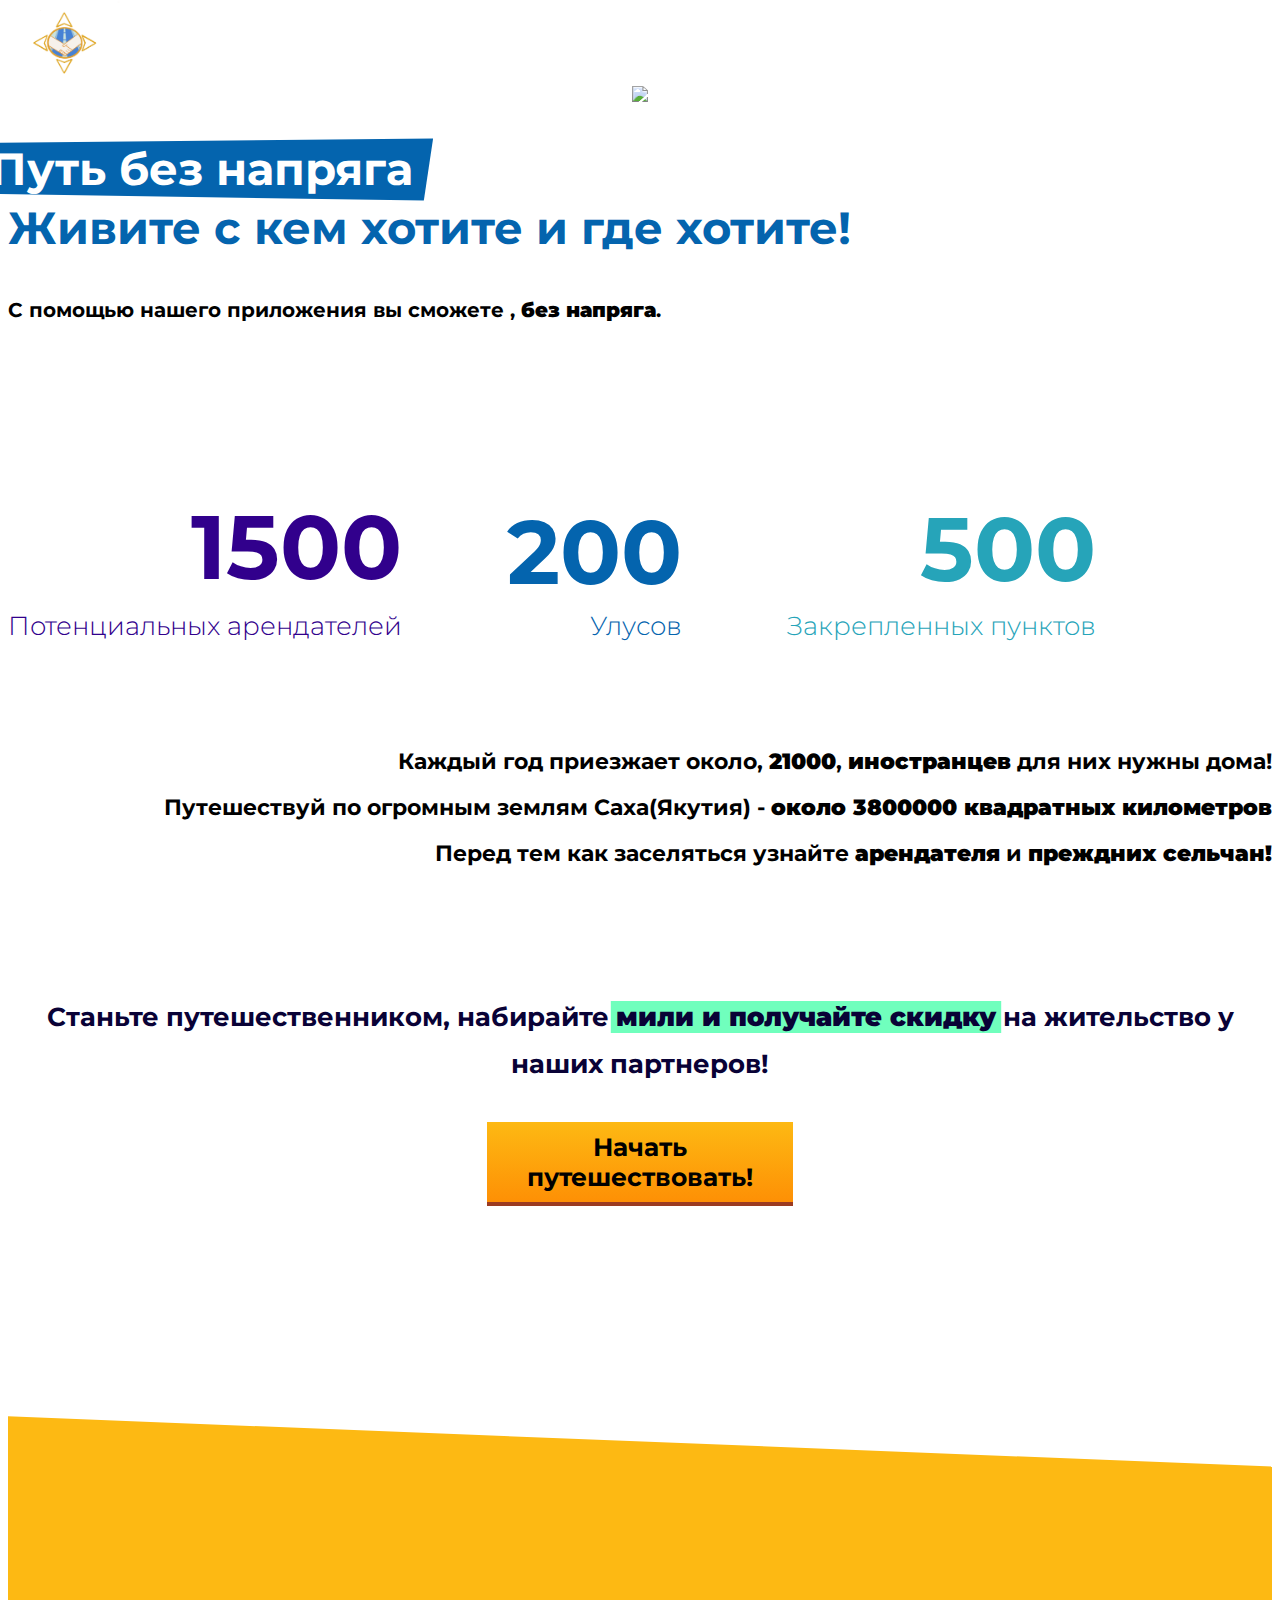
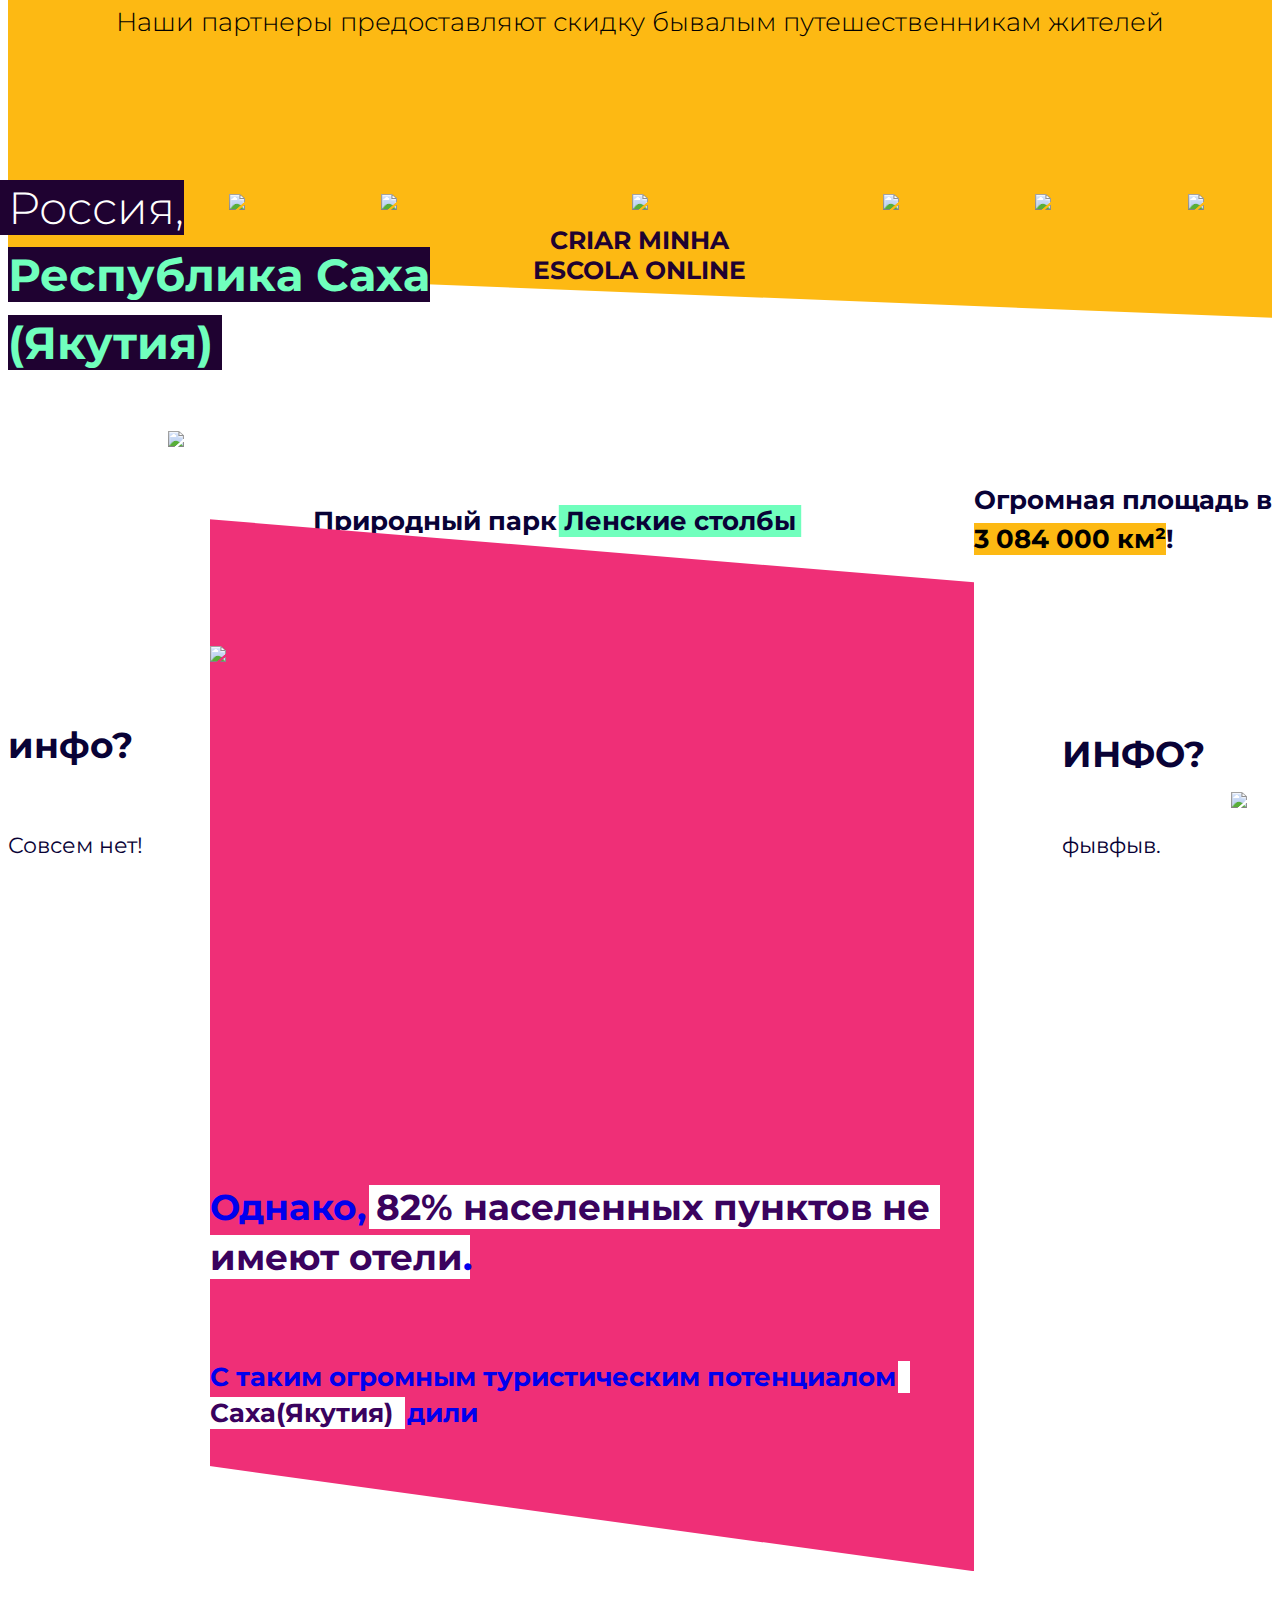
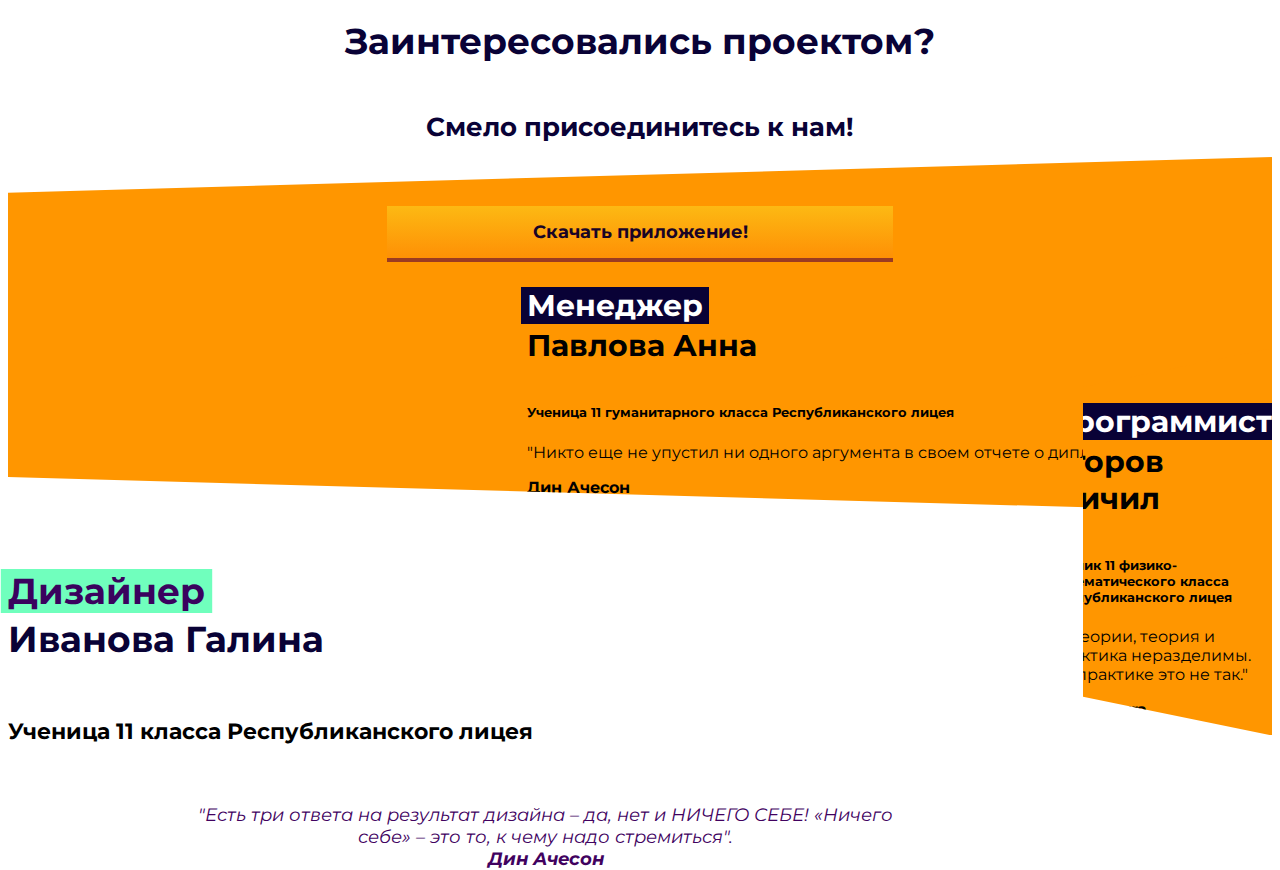
==== main/templates/main/about.html @ 44b977c8 "about" ====
<!DOCTYPE html>
<html lang="pt">
  <head>
    <meta charset="UTF-8" />

    <!-- Google Tag Manager -->
    <script>(function(w,d,s,l,i){w[l]=w[l]||[];w[l].push({'gtm.start':
    new Date().getTime(),event:'gtm.js'});var f=d.getElementsByTagName(s)[0],
    j=d.createElement(s),dl=l!='dataLayer'?'&l='+l:'';j.async=true;j.src=
    'https://www.googletagmanager.com/gtm.js?id='+i+dl;f.parentNode.insertBefore(j,f);
    })(window,document,'script','dataLayer','GTM-M4PS43');</script>
    <!-- End Google Tag Manager -->

    <link rel="shortcut icon" type="image/png" href="https://eadbox.com/wp-content/themes/new_eadbox/_images/favicon.ico" />
    <link rel="stylesheet" href="https://cdnjs.cloudflare.com/ajax/libs/font-awesome/4.7.0/css/font-awesome.min.css">
    <meta name="google-site-verification" content="SPzosS7vBVVVxTODpFQ-GhQgTp2-uDERVQa8cIBJEsM" />
    <meta name="msvalidate.01" content="EFA7292C8819A59F9274D8625F8FEF90" />
    <!--Let browser know website is optimized for mobile-->
    <meta name="viewport" content="width=device-width, initial-scale=1.0, maximum-scale=1.0, user-scalable=no"/>
    <!-- bootstrap -->
    <link href="https://stackpath.bootstrapcdn.com/bootstrap/4.2.1/css/bootstrap.min.css" rel="stylesheet" integrity="sha384-GJzZqFGwb1QTTN6wy59ffF1BuGJpLSa9DkKMp0DgiMDm4iYMj70gZWKYbI706tWS" crossorigin="anonymous">
    <script src="https://stackpath.bootstrapcdn.com/bootstrap/4.2.1/js/bootstrap.min.js" integrity="sha384-B0UglyR+jN6CkvvICOB2joaf5I4l3gm9GU6Hc1og6Ls7i6U/mkkaduKaBhlAXv9k" crossorigin="anonymous"></script>
    <script src="https://stackpath.bootstrapcdn.com/bootstrap/4.2.1/js/bootstrap.bundle.min.js" integrity="sha384-zDnhMsjVZfS3hiP7oCBRmfjkQC4fzxVxFhBx8Hkz2aZX8gEvA/jsP3eXRCvzTofP" crossorigin="anonymous"></script>
    
    <link href="https://fonts.googleapis.com/css?family=Montserrat:400,900" rel="stylesheet">
    <!--wp_head-->
    
<!-- Google Tag Manager for WordPress by gtm4wp.com -->
<script data-cfasync="false" type="text/javascript">//<![CDATA[
	var gtm4wp_datalayer_name = "dataLayer";
	var dataLayer = dataLayer || [];
//]]>
</script>
<!-- End Google Tag Manager for WordPress by gtm4wp.com -->
<!-- This site is optimized with the Yoast SEO plugin v9.4 - https://yoast.com/wordpress/plugins/seo/ -->
<meta name="description" content="Plataforma EAD para você criar cursos online, ter seu portal e controlar sua marca, dados de alunos, relatórios, e muito mais em um único lugar."/>
<link rel="canonical" href="https://eadbox.com/" />
<meta property="og:locale" content="pt_BR" />
<meta property="og:type" content="website" />
<meta property="og:title" content="Plataforma EAD mais completa e intuitiva para cursos online" />
<meta property="og:description" content="Plataforma EAD para você criar cursos online, ter seu portal e controlar sua marca, dados de alunos, relatórios, e muito mais em um único lugar." />
<meta property="og:url" content="https://eadbox.com/" />
<meta property="og:site_name" content="Eadbox" />
<meta name="twitter:card" content="summary" />
<meta name="twitter:description" content="Plataforma EAD para você criar cursos online, ter seu portal e controlar sua marca, dados de alunos, relatórios, e muito mais em um único lugar." />
<meta name="twitter:title" content="Plataforma EAD mais completa e intuitiva para cursos online" />
<meta name="twitter:site" content="@eadbox" />
<meta name="twitter:creator" content="@rafasilverio0" />
<!-- / Yoast SEO plugin. -->

<link rel="amphtml" href="https://eadbox.com/amp/" /><link rel='dns-prefetch' href='//s0.wp.com' />
<link rel='dns-prefetch' href='//s.w.org' />
<link rel="alternate" type="application/rss+xml" title="Feed de comentários para Eadbox &raquo; Home" href="https://eadbox.com/home/feed/" />
		<script type="text/javascript">
			window._wpemojiSettings = {"baseUrl":"https:\/\/s.w.org\/images\/core\/emoji\/11\/72x72\/","ext":".png","svgUrl":"https:\/\/s.w.org\/images\/core\/emoji\/11\/svg\/","svgExt":".svg","source":{"concatemoji":"https:\/\/eadbox.com\/wp-includes\/js\/wp-emoji-release.min.js?ver=4.9.10"}};
			!function(a,b,c){function d(a,b){var c=String.fromCharCode;l.clearRect(0,0,k.width,k.height),l.fillText(c.apply(this,a),0,0);var d=k.toDataURL();l.clearRect(0,0,k.width,k.height),l.fillText(c.apply(this,b),0,0);var e=k.toDataURL();return d===e}function e(a){var b;if(!l||!l.fillText)return!1;switch(l.textBaseline="top",l.font="600 32px Arial",a){case"flag":return!(b=d([55356,56826,55356,56819],[55356,56826,8203,55356,56819]))&&(b=d([55356,57332,56128,56423,56128,56418,56128,56421,56128,56430,56128,56423,56128,56447],[55356,57332,8203,56128,56423,8203,56128,56418,8203,56128,56421,8203,56128,56430,8203,56128,56423,8203,56128,56447]),!b);case"emoji":return b=d([55358,56760,9792,65039],[55358,56760,8203,9792,65039]),!b}return!1}function f(a){var c=b.createElement("script");c.src=a,c.defer=c.type="text/javascript",b.getElementsByTagName("head")[0].appendChild(c)}var g,h,i,j,k=b.createElement("canvas"),l=k.getContext&&k.getContext("2d");for(j=Array("flag","emoji"),c.supports={everything:!0,everythingExceptFlag:!0},i=0;i<j.length;i++)c.supports[j[i]]=e(j[i]),c.supports.everything=c.supports.everything&&c.supports[j[i]],"flag"!==j[i]&&(c.supports.everythingExceptFlag=c.supports.everythingExceptFlag&&c.supports[j[i]]);c.supports.everythingExceptFlag=c.supports.everythingExceptFlag&&!c.supports.flag,c.DOMReady=!1,c.readyCallback=function(){c.DOMReady=!0},c.supports.everything||(h=function(){c.readyCallback()},b.addEventListener?(b.addEventListener("DOMContentLoaded",h,!1),a.addEventListener("load",h,!1)):(a.attachEvent("onload",h),b.attachEvent("onreadystatechange",function(){"complete"===b.readyState&&c.readyCallback()})),g=c.source||{},g.concatemoji?f(g.concatemoji):g.wpemoji&&g.twemoji&&(f(g.twemoji),f(g.wpemoji)))}(window,document,window._wpemojiSettings);
		</script>
		<style type="text/css">
img.wp-smiley,
img.emoji {
	display: inline !important;
	border: none !important;
	box-shadow: none !important;
	height: 1em !important;
	width: 1em !important;
	margin: 0 .07em !important;
	vertical-align: -0.1em !important;
	background: none !important;
	padding: 0 !important;
}
</style>
<link rel='stylesheet' id='theme-stylesheet-css'  href='https://eadbox.com/wp-content/themes/new_eadbox/_compressed/style.min.css?ver=4.1.7' type='text/css' media='all' />
<link rel='stylesheet' id='bootstrap-css'  href='https://eadbox.com/wp-content/plugins/modal-for-elementor/css/bootstrap.css?ver=4.9.10' type='text/css' media='all' />
<link rel='stylesheet' id='modal-popup-css'  href='https://eadbox.com/wp-content/plugins/modal-for-elementor/css/popup.css?ver=4.9.10' type='text/css' media='all' />
<link rel='stylesheet' id='onionbuzz-viral-quiz-frontend-css-frontend.css-css'  href='https://eadbox.com/wp-content/plugins/onionbuzz-viral-quiz/static/frontend/css/frontend.css?ver=1.0.7' type='text/css' media='all' />
<link rel='stylesheet' id='onionbuzz-viral-quiz-vendors-animations-animations.css-css'  href='https://eadbox.com/wp-content/plugins/onionbuzz-viral-quiz/static/vendors/animations/animations.css?ver=1.0.7' type='text/css' media='all' />
<link rel='stylesheet' id='toc-screen-css'  href='https://eadbox.com/wp-content/plugins/table-of-contents-plus/screen.min.css?ver=1509' type='text/css' media='all' />
<link rel='stylesheet' id='wen-call-to-action-css'  href='https://eadbox.com/wp-content/plugins/wen-call-to-action/public/css/wen-call-to-action-public.min.css?ver=1.2.0' type='text/css' media='all' />
<link rel='stylesheet' id='jetpack_css-css'  href='https://eadbox.com/wp-content/plugins/jetpack/css/jetpack.css?ver=7.1.1' type='text/css' media='all' />
<link href="https://fonts.googleapis.com/icon?family=Material+Icons" rel="stylesheet">
<script type='text/javascript' src='https://eadbox.com/wp-includes/js/jquery/jquery.js?ver=1.12.4'></script>
<script type='text/javascript' src='https://eadbox.com/wp-includes/js/jquery/jquery-migrate.min.js?ver=1.4.1'></script>
<script type='text/javascript' src='https://eadbox.com/wp-content/plugins/modal-for-elementor/js/jquery.cookie.js'></script>
<script type='text/javascript' src='https://eadbox.com/wp-content/plugins/wp-hide-post/public/js/wp-hide-post-public.js?ver=2.0.10'></script>
<link rel='https://api.w.org/' href='https://eadbox.com/wp-json/' />
<link rel="EditURI" type="application/rsd+xml" title="RSD" href="https://eadbox.com/xmlrpc.php?rsd" />
<link rel="wlwmanifest" type="application/wlwmanifest+xml" href="https://eadbox.com/wp-includes/wlwmanifest.xml" /> 
<meta name="generator" content="WordPress 4.9.10" />
<link rel='shortlink' href='https://eadbox.com/' />
<link rel="alternate" type="application/json+oembed" href="https://eadbox.com/wp-json/oembed/1.0/embed?url=https%3A%2F%2Feadbox.com%2F" />
<link rel="alternate" type="text/xml+oembed" href="https://eadbox.com/wp-json/oembed/1.0/embed?url=https%3A%2F%2Feadbox.com%2F&#038;format=xml" />
			<meta property="fb:pages" content="201892846577928" />
			
<!-- Onionbuzz Custom CSS -->
<style type="text/css">

</style>
<!-- Onionbuzz Custom CSS END -->
<script type="text/javascript">window.onionbuzz_params = {"ajax_url":"https:\/\/eadbox.com\/wp-admin\/admin-ajax.php","is_mobile":false};</script><!-- Schema App - Default-page-4 --><script type="application/ld+json">{"@context":"http:\/\/schema.org\/","@type":"Article","mainEntityOfPage":{"@type":"WebPage","@id":"https:\/\/eadbox.com#Article"},"headline":"Home","name":"Home","description":"Plataforma EAD para voc\u00ea criar cursos online, ter seu portal e controlar sua marca, dados de alunos, relat\u00f3rios, e muito mais em um \u00fanico lugar.","datePublished":"2015-02-13","dateModified":"2019-03-20","author":{"@type":"Person","@id":"https:\/\/eadbox.com\/author\/rafael\/#Person","name":"Rafael Silv\u00e9rio da Silva","url":"https:\/\/eadbox.com\/author\/rafael\/","description":"Possui experi\u00eancias no Marketing Digital e desenvolvimento web. Trabalha h\u00e1 mais de 3 anos com planejamento\/estrat\u00e9gia, blogs, gera\u00e7\u00e3o de Leads, e-mail marketing, SEO, JavaScript, Ruby on Rails, Angular e Growth Hacking. Atua tamb\u00e9m junto ao time de desenvolvimento de Produto, Arquitetura de Informa\u00e7\u00e3o\/UI\/UX na Eadbox.\r\n\r\n\u00c9 apaixonado por tecnologia, aprendizado, games e caf\u00e9! Obcecado por otimiza\u00e7\u00e3o e melhoria, empreendendo a cada dia;","image":{"@type":"ImageObject","url":"https:\/\/secure.gravatar.com\/avatar\/9acf67cbefdb9f6f57476540575f61a4?s=96&r=g","height":96,"width":96}},"publisher":{"@type":"Organization","name":"Eadbox","logo":{"@type":"ImageObject","url":"http:\/\/s3.amazonaws.com\/wordpress-cdn.eadbox.com\/2016\/05\/12210232\/eadbox-logo.png","width":600,"height":60}},"url":"https:\/\/eadbox.com"}</script><!-- Schema App -->
<!-- Schema App Breadcrumb --><script type="application/ld+json">{"@context":"http:\/\/schema.org","@type":"BreadcrumbList","itemListElement":[{"@type":"ListItem","position":1,"item":{"@id":"https:\/\/eadbox.com\/#breadcrumbitem","name":"Eadbox"}}]}</script><!-- Schema App Breadcrumb -->
<style type="text/css">div#toc_container {background: #fff;border: 1px solid #fff;}</style><style type="text/css">.wtr-time-wrap{ 
	/* wraps the entire label */
	margin: 0 10px;

}
.wtr-time-number{ 
	/* applies only to the number */
	
}</style>
<!-- Google Tag Manager for WordPress by gtm4wp.com -->
<script data-cfasync="false" type="text/javascript">//<![CDATA[
	dataLayer.push({"pagePostType":"frontpage","pagePostType2":"single-page","pagePostAuthor":"Rafael Silvério da Silva","instantArticle":false});//]]>
</script>
<script data-cfasync="false">//<![CDATA[
(function(w,d,s,l,i){w[l]=w[l]||[];w[l].push({'gtm.start':
new Date().getTime(),event:'gtm.js'});var f=d.getElementsByTagName(s)[0],
j=d.createElement(s),dl=l!='dataLayer'?'&l='+l:'';j.async=true;j.src=
'//www.googletagmanager.com/gtm.'+'js?id='+i+dl;f.parentNode.insertBefore(j,f);
})(window,document,'script','dataLayer','GTM-M4PS43');//]]>
</script>
<!-- End Google Tag Manager -->
<!-- End Google Tag Manager for WordPress by gtm4wp.com -->
<link rel='dns-prefetch' href='//i0.wp.com'/>
<link rel='dns-prefetch' href='//i1.wp.com'/>
<link rel='dns-prefetch' href='//i2.wp.com'/>
<style type='text/css'>img#wpstats{display:none}</style><link rel="icon" href="https://i1.wp.com/s3.amazonaws.com/wordpress-cdn.eadbox.com/2018/04/12185636/cropped-04_EADBOX_RGB_ICONE3.png?fit=32%2C32&#038;ssl=1" sizes="32x32" />
<link rel="icon" href="https://i1.wp.com/s3.amazonaws.com/wordpress-cdn.eadbox.com/2018/04/12185636/cropped-04_EADBOX_RGB_ICONE3.png?fit=192%2C192&#038;ssl=1" sizes="192x192" />
<link rel="apple-touch-icon-precomposed" href="https://i1.wp.com/s3.amazonaws.com/wordpress-cdn.eadbox.com/2018/04/12185636/cropped-04_EADBOX_RGB_ICONE3.png?fit=180%2C180&#038;ssl=1" />
<meta name="msapplication-TileImage" content="https://i1.wp.com/s3.amazonaws.com/wordpress-cdn.eadbox.com/2018/04/12185636/cropped-04_EADBOX_RGB_ICONE3.png?fit=270%2C270&#038;ssl=1" />
<script>
    window.smartlook||(function(d) {
    var o=smartlook=function(){ o.api.push(arguments)},h=d.getElementsByTagName('head')[0];
    var c=d.createElement('script');o.api=new Array();c.async=true;c.type='text/javascript';
    c.charset='utf-8';c.src='//rec.smartlook.com/recorder.js';h.appendChild(c);
    })(document);
    smartlook('init', 'b2c34630d018006a7b4bff6abb64b485cb3fb51e');
</script>		<style type="text/css" id="wp-custom-css">
			@import url('https://fonts.googleapis.com/css?family=Montserrat');		</style>
	<style type="text/css" title="dynamic-css" class="options-output">.wtr-time-wrap{color:#CCCCCC;font-size:16px;opacity: 1;visibility: visible;-webkit-transition: opacity 0.24s ease-in-out;-moz-transition: opacity 0.24s ease-in-out;transition: opacity 0.24s ease-in-out;}.wf-loading .wtr-time-wrap,{opacity: 0;}.ie.wf-loading .wtr-time-wrap,{visibility: hidden;}</style>    <!--/wp_head-->

    <!-- title -->
    <title>Plataforma EAD mais completa e intuitiva para cursos online</title>
    <!-- /title -->
    <meta property="fb:pages" content="201892846577928" />
    <meta name="theme-color" content="#0464AE" />
  </head>

<style media="screen">
  .menu-home{
      display: block !important;
      height: 76px !important;
      position: fixed !important;
      overflow: hidden !important;
      z-index: 999 !important;
      top: 0 !important;
  }
  .nav-wrapper .container{
    width: -webkit-fill-available !important;
  }
  .mdi-navigation-menu{
    color: #000 !important;
  }
  nav{
    box-shadow: none !important;
  }

  
  nav .menu-collapse{
    z-index: 100 !important;
    width: 130px !important;
    padding-left: 20px !important;
    margin-left: -30px !important;
  }
  nav .brand-logo{
    z-index: 50 !important;
  }
  .menu-home ul li a{
    width: 100% !important;
  }
  .menu-home .flag{
    display: flex !important;
  }

  .purple-text{
    color: #7910A4 !important;
    font-family: Montserrat !important;
  }
  .purple-btn{
    background-color:#3A025E !important;
  }
  @media(max-width: 992px){
    .menu-home{
      position: unset !important;
      height: 100% !important;
    }
   nav .nav-wrapper{
    position: fixed;
    height: 80px !important;
    width: 100vw !important;
    z-index: 999 !important;
    background: white !important;
    margin-top: 0 !important;
    top: 0 !important;
   }
  }

  /*fix iphone*/
    @media(max-width: 992px){
    .menu-home{
      position: unset !important;
      height: 100% !important;
    }
   nav .nav-wrapper{
    position: fixed;
    height: 80px !important;
    width: 100vw !important;
    z-index: 999 !important;
    background: white !important;
    margin-top: 0 !important;
    top: 0 !important;
   }
  }

  @media(min-width: 1400px){
    nav .brand-logo {
      margin-top: -14px !important;
    }
  }
  
</style>

  <body itemscope="itemscope" itemtype="https://schema.org/WebPage">

    <header itemtype="https://schema.org/WPHeader">
       <nav class="menu-home home-transp" role="navigation" itemscope="itemscope" itemtype="https://schema.org/SiteNavigationElement" style="display: block; height: 76px;">
          <div class="nav-wrapper row">
            <div class="container">
              <a href="." id="logo-container" class="brand-logo">
                <img src="/media/images/logo.jpg" alt="Logo plataforma LMS Eadbox" style="height: 100px;">
              </a>
              <a data-activates="mobile-menu" class="button-collapse menu-collapse">
                <i class="material-icons teal-text">menu</i>
              </a>
              <ul class="right hide-on-med-and-down">
                <li><a class="purple-btn white-text text-darken-3" href="https://contents.eadbox.com/trial-eadbox-pt-fb" class="waves-effect waves-light btn orange darken-1 start-now" alt="Comece a utilizar a Eadbox gratuitamente" title="Comece a utilizar a Eadbox gratuitamente" >Скачать приложение!</a></li>
              </ul>
              <ul class="side-nav" id="mobile-menu">
                <li><a href="https://contents.eadbox.com/trial-eadbox-pt-fb" class="waves-effect waves-light btn orange darken-1 start-now" alt="Comece a utilizar a Eadbox gratuitamente" title="Comece a utilizar a Eadbox gratuitamente" id="comece-gratis">Скачать приложение!</a></li>
              </ul>
            </div>
          </div>
        </nav>
    </header>

  <!-- new site -->
  <section id="content" class="">
<script type="application/ld+json">
   // <![CDATA[
   {"@context":"http:\/\/schema.org\/","@type":"Organization","name":"Eadbox","@id":"http:\/\/eadbox.com\/","logo":"http:\/\/wordpress-cdn.eadbox.com\/2015\/03\/16203805\/eadbox-logo.png","image":"http:\/\/wordpress-cdn.eadbox.com\/2015\/03\/16203805\/eadbox-logo.png","description":"A Eadbox foi fundada para inovar, melhorar e ampliar o acesso \u00e0 educa\u00e7\u00e3o e aos treinamentos profissionais de todos os tipos. Com a plataforma da Eadbox \u00e9 poss\u00edvel vender cursos online, criar transmiss\u00e3o de webinar ao vivo, capacitar colaboradores, treinar vendedores, diminuir custos e at\u00e9 mesmo otimizar processos.\r\n\r\nO nosso prop\u00f3sito \u00e9 disponibilizar e facilitar o acesso ao ensino atrav\u00e9s de um sistema f\u00e1cil e simples, intuitivo tanto para os alunos como para os tutores atrav\u00e9s de um LMS totalmente repaginado. Crie cursos online, transmiss\u00f5es de webinars ao vivo, tenha sua universidade corporativa e mais.\r\n\r\nA Eadbox \u00e9 Utilizada por pequenas, m\u00e9dias e grandes empresas como Heineken, Ach\u00e9, OI, Dataprev, WiseUp, Nufarm, Banese, ABBC, Grupo Moura, Locaweb, Abrale, Dataprev, Prefeitura do Rio de Janeiro, entre outras.","url":"http:\/\/eadbox.com\/","sameAs":["https:\/\/plus.google.com\/+eadbox\/","https:\/\/twitter.com\/eadbox","https:\/\/www.linkedin.com\/company\/eadbox","http:\/\/facebook.com\/eadbox","https:\/\/www.youtube.com\/user\/eadbox"],"contactPoint":[{"@type":"ContactPoint","@id":"http:\/\/schemaapp.com\/db\/Eadbox\/ContactPoint_0","telephone":["+55-11-5081-7962","+55-41-3086-1443"],"email":"contato@eadbox.com","name":"Atendimento","contactType":"Atendimento"}]}   // ]]>
</script>

<style type="text/css">
   @import url('https://fonts.googleapis.com/css?family=Montserrat:400,700');
   .home-transp{background-color: rgba(255,255,255,0.5) !important;}
   /*MARGEM DAS SEÇÕES*/

   body{
    overflow-y: scroll !important;
   }
    a{
      text-decoration: none !important;
   }
   #comece-agora .btn{
      line-height: 1.5em !important;
   }
   button{
      line-height: 30px !important;
      /* height: fit-content !important;
      /* firefox */
      height: -moz-fit-content !important;
   }
   .intro-bg{
   margin-top: 7% !important;
   }
   h1,h2,h3,h4,h5,h5,p{
   font-family: Montserrat !important;
   }
   #header-novaid, #indica-novaid, #depo1-novaid{
   /* margin: 10% 0; */
   }
   #indica-novaid{
   margin-top: 3%;
   }
   /*HEADER-----------------------------------*/
   #header-novaid{
   margin: 2% 0;
   }
   #header-novaid form{
      z-index: 20 !important;
   }
   #header-novaid .header-novaid-texto h1{
   font-family: Montserrat;
   font-weight: 700;
   font-size: 45px;
   color:#0464AE;
   line-height: 1.2em;
   }
   #header-novaid .header-novaid-texto p{
   float: right;
   right: 0;
   margin-left: 46%;
   }
   #header-novaid .header-novaid-texto h1 span{
   display: inline-block;
   background:#0464AE;
   padding: 5px;
   padding-right: 20px;
   padding-left: 20px;
   -webkit-clip-path: polygon(0 10%, 100% 3%, 98% 100%, 2% 89%);
   clip-path: polygon(0 10%, 100% 3%, 98% 100%, 2% 89%);
   color: #fff;
   margin-left: -3%;
   }
   #header-novaid .header-novaid-texto h2{
   margin: 3% 0;
   font-size: 20px;
   font-family: Montserrat;
   line-height: 1.7em;
   width: 67%;
   }
   #header-novaid .header-novaid-imagem img{
   height: 700px;
   margin-top: -10%;
   /*margin-left: 15%;*/
   }
   #header-novaid .header-novaid-imagem {
   text-align: center;
   }
   #header-novaid .header-novaid-texto .btn{
   background-color: #000 !important;
   color: #70FFBD !important;
   margin: 3% 0 1% 0;
   font-size: 15px !important;
   line-height: 1.2em;
   height: 57px !important;
   font-weight: 700;
   transition: all 0.5s ease;
   font-family: Montserrat !important;
   box-shadow: none !important;
   -webkit-box-shadow: none !important;
   border: 1px solid #000 !important;
   }
   #header-novaid .header-novaid-texto .btn:hover{
   background-color: #EF2F77 !important;
   color:#000 !important;
   }
   #header-novaid .header-novaid-texto .form-control{
   border-radius: 0;
   border-color:#000;
   height: 35px !important;
   margin: 3% 0 1% 0;
   width: 45%;
   background: #fff;
   font-family: Montserrat;
   border: 1px solid #000 !important;
   padding:10px !important;
   }
   #header-novaid .header-novaid-texto .form-control p{
   text-align:right;
   margin-left: 21% !important;
   }
   /*INDICADORES-----------------------------------*/
   .intro-bg{
   background-image: url("https://s3.amazonaws.com/wordpress-cdn.eadbox.com/2019/01/21132635/FUNDO_Top-left.png");
   background-repeat:no-repeat;
   background-position: 103% 50%;
   background-size: 56% 85%;
   background-position-y: 100%;
   }
   #indica-novaid{
   padding: 3% 0;
   }
   #indica-novaid h3{
   font-size: 90px;
   font-family: Montserrat !important;
   font-weight: 700 !important;
   text-align: right;
   }
   #indica-novaid h3 span{
   font-size: 26px;
   font-family: Montserrat;
   font-weight: 300;
   text-align: right;
   display: block;
   margin-top: 2%;
   }
   .vendas-nova_id{
      margin: 20% auto auto auto;
   }
   #indica-novaid .blue1{
   color: #31008C;
   }
   #indica-novaid .blue2{
   color: #0464AE;
   }
   #indica-novaid .blue3{
   color: #26A4B9;
   }
   #indica-novaid .indica-parent,  #indica-novaid .indica-item-novaid{
   display: inline-block;
   }
   .indica-text-novaid{
   float: right;
   margin-top: 1%;
   }
   .indica-text-novaid h4{
   line-height: 1.5em !important;
   font-size:1.4rem !important;
   margin-bottom: .5rem !important;
   margin: 0 !important;
   }
   .indica-item-novaid{
   padding-right: 8%;
   }
   /*DEPOIMENTO 1-----------------------------------*/
   #depo1-novaid{
     margin-bottom: 10%;
   }
   #depo1-novaid .depo1-txt{
   display: inline-block;
   float: right;
   margin-top: 4%;
   font-size: 30px;
   font-family: Montserrat;
   color: #090236;
   line-height: 1.5em;
   }
   #depo1-novaid .depo1-img{
   display: inline-block;
   float: left;
   margin-left: -8%;
   z-index: 3;
   height: 600px;
   position: relative;
   z-index: 9;
   }
   @media(max-width: 1200px) and (min-width: 993px){
     #depo1-novaid .depo1-img img{
     margin-left: -20% !important;
     }
   }
   #depo1-novaid .depo1-txt h4{
     font-family: Montserrat;
   line-height: 1.8em;
   text-align: center;
   position: relative;
   z-index: 20;
   font-size: 26px !important;
   }
   #depo1-novaid .depo1-txt h4 span{
      background: #70FFBD;
      white-space: pre-wrap;
      display: inline;
      box-shadow: 0.2em 0 0 #70FFBD, -0.2em 0 0 #70FFBD;
   }
   #depo1-novaid .depo1-txt h5{
   margin-top: 10%;
   text-align: center;
   font-size: 16px;
   color: #EF2F77;
   line-height: 1.5em;
   font-style: italic;
   }
   #depo1-novaid .depo1-txt h5 span{
   text-align: center;
   font-size: 18px;
   font-weight: 700;
   color: #EF2F77;
   background: none !important;
   box-shadow: none !important;
   line-height: 1.5em;
   font-family: Montserrat !important;
   }
   #depo1-novaid .depo1-txt span{
   background: #70FFBD;
   white-space: pre-wrap;
   display: inline;
   box-shadow: 0.2em 0 0 #70FFBD, -0.2em 0 0 #70FFBD;
   }
   /*INDICADORES CONSULTORIA-----------------------------------*/
   #indicadores-consultoria{
   background-color: #EF2F77;
   background-image: url(https://s3.amazonaws.com/wordpress-cdn.eadbox.com/2019/01/25154232/Ondas_Vanessa_Left-01.png),url(https://s3.amazonaws.com/wordpress-cdn.eadbox.com/2019/01/25154207/Ondas_Vanessa_Right-01.png) ;
   -webkit-clip-path: polygon(0 0, 100% 10%, 100% 100%, 0 90%);
   clip-path: polygon(0 0, 100% 6%, 100% 100%, 0 90%);
   overflow: auto;
   background-repeat: no-repeat;
   background-size: contain;
   background-position: center left, center right;
   height: 100%;
   margin-top: -13%;
   z-index: 50;
   position: relative;
   padding-top: 10%;
   padding-bottom: 5%;
   }
   #indicadores-consultoria .indicadores-consultoria-img img{
   height: 500px;
   float: left;
   }
   #indicadores-consultoria .indicadores-consultoria-txt{
   float: right;
   font-size: 45px;
   font-family: Montserrat;
   font-weight: 300;
   color: #fff;
   }
   #comece-agora .form-inline{
      display: inline-flex;
    flex-flow: row;
    align-items: center;
   }
   #indicadores-consultoria .indicadores-consultoria-txt h3{
   margin-bottom: 10%;
   font-size: 36px!important;
   }
   #indicadores-consultoria .indicadores-consultoria-txt h4{
   margin-bottom: 10%;
   font-size: 26px !important;
   }
   #indicadores-consultoria .indicadores-consultoria-txt span{
   background: #fff;
   color: #3A025E;
   font-weight: 700 !important;
   line-height: 1.4em;
   white-space: pre-wrap;
   display: inline;
   box-shadow: 0.2em 0 0 #fff, -0.2em 0 0 #fff;
   }
   #indicadores-consultoria button, #depo1-novaid button{
   line-height: 30px !important;
   text-align: center;
   display: block;
   margin-top: 5%;
   margin-bottom: 5%;
   background: linear-gradient(#FDB913, #FE9005);
   border:none;
   border-radius: 0;
   padding:10px 40px;
   box-shadow: 0px 4px #9B3B21;
   position: relative;
   font-family: Montserrat;
   font-weight: 700;
   z-index: 99;
   transition: all 0.3s;
   font-size: 25px !important;
   }
   #indicadores-consultoria button:hover, #depo1-novaid button:hover{
   transform: translateY(4px);
   border-bottom-width: 2px;
   box-shadow: none;
   }
   /*DEPOIMENTO2-----------------------------------*/
   #depo1-novaid button{
      margin: 0 auto !important;
   }
   #depo2-novaid{
     margin-bottom: -20vh;
     overflow: hidden;
   }
   #depo2-novaid button{
   text-align: center;
   margin: 0 auto;
   display: block;
   margin-top: 5%;
   margin-bottom: 5%;
   background: linear-gradient(#FDB913, #FE9005);
   border:none;
   border-radius: 0;
   padding:10px 40px;
   box-shadow: 0 5px 0px #9B3B21;
   position: relative;
   font-family: Montserrat;
   font-weight: 700;
   z-index: 99;
   transition: all 0.3s;
   font-size:18px;
   }
   #depo2-novaid button:hover{
   transform: translateY(4px);
   border-bottom-width: 2px;
   box-shadow: none;
   }
   #depo2-novaid .depo2-txt{
   display: inline-block;
   float: left;
   margin-top: 5%;
   font-size: 30px;
   font-family: Montserrat;
   color: #090236;
   line-height: 1.5em;
   }
   #depo2-novaid .depo2-img{
   display: inline-block;
   float: right;
   z-index: 3;
   }
   #depo2-novaid .depo2-img img{
   width: 520px;
   position: relative;
   bottom: -44px;
   z-index: 9;
   }
   #depo2-novaid .depo2-txt h4{
   line-height: 1.3em;
   text-align: center;
   font-size: 36px;
   }
   #depo2-novaid .depo2-txt h4 span{
   font-weight: 700;
   }
   #depo2-novaid .depo2-txt h5{
   margin-top: 10%;
   text-align: center;
   font-size: 16px;
   color: #FE9005;
   line-height: 1.5em;
   font-family: Montserrat;
   font-style: italic;
   }
   #depo2-novaid .depo2-txt h5 span{
   text-align: center;
   font-size: 18px;
   font-weight: 700;
   color: #FE9005;
   background: none !important;
   box-shadow: none !important;
   line-height: 1.5em;
   }
   #depo2-novaid button{
     color: #190426 !important;
     font-size: 25px;
   }
   #depo2-novaid .depo2-txt span{
   background: #70FFBD;
   white-space: pre-wrap;
   display: inline;
   box-shadow: 0.2em 0 0 #70FFBD, -0.2em 0 0 #70FFBD;
   }
   /*CLIENTES-----------------------------------*/
   #clientes-novaid{
    background-color: #FDB913;
   background-image: url(https://s3.amazonaws.com/wordpress-cdn.eadbox.com/2019/01/29113309/Ondas_Empresas_Left-01.png),url(https://s3.amazonaws.com/wordpress-cdn.eadbox.com/2019/01/29113230/Ondas_Empresas_Right-01.png) ;
   -webkit-clip-path: polygon(0 0, 100% 4%%, 100% 100%, 0 90%);
   clip-path: polygon(0 0, 100% 10%, 100% 100%, 0 90%);
   overflow: auto;
   background-repeat: no-repeat;
   background-size: contain !important;
   background-position: -9% 100%, 105% 100%;
   margin-top: 0;
   z-index: 10;
   position: relative;
   }
   #clientes-novaid .clientes-txt{
   /* margin-top: 10vh; */
   }
   #clientes-novaid .clientes-txt h3{
   text-align: center;
   height: 80vh !important;
   margin-top: 15%;
   font-size: 26px;
   font-family: Montserrat;
   font-weight: 300;
   position: relative;
   }
   #clientes-novaid .clientes-novaid-parent{
   display: flex;
   text-align: center;
   justify-content: space-around;
   margin-top: -55vh;
   flex-grow: 1;
   position: relative;
   }
   #clientes-novaid .clientes-novaid-child{
   padding: 0 10px;
   z-index: 100;
   }
   #clientes-novaid .clientes-novaid-child h4{
   font-family: Montserrat;
   font-weight: 700;
   font-size: 25px;
   color: #1F0231;
   margin-top: 5%;
   }
   #clientes-novaid .btn-clientes img{
   width: 90px;
   margin-top: unset;
   transition-duration: .3s;
   }
   #clientes-novaid .btn-clientes img:hover{
   /* width: 110px !important;
   margin-top: -20px; */
   -webkit-transform: scale(1.15);
   }
   #clientes-novaid .btn-clientes:hover{
   text-decoration-line: none !important;
   }
   /* TRANSFORMAR O MUNDO */
   #transf-mundo{
   margin-top: -21vh;
   margin-bottom: -10%;
   z-index: 20;
   }
   #transf-mundo .transf-mundo-txt{
   display: inline-block;
   float: right;
   margin-top: 2%;
   /* padding-left: 100px; */
   font-size: 26px;
   font-family: Montserrat;
   font-weight: 300;
   color: #090236;
   line-height: 1.5em;
   z-index: 15;
   }
   #transf-mundo .transf-mundo-img{
   display: inline-block;
   float: left;
   margin-left: -3%;
   z-index: 11;
   height: 600px;
   position: relative;
   }
   #transf-mundo .transf-mundo-img img{
   vertical-align: middle;
   border-style: none;
   margin-top: -18%;
   z-index: 5;
   position: absolute;
   }
   #transf-mundo button{
   text-transform: unset !important;#transf-mundo button
   line-height: 30px !important;
   height: fit-content !important;
   text-align: center;
   margin-left: 0;
   width: fit-content !important;
   display: block;
   padding-top: 3%;
   padding-bottom: 3%;
   background: linear-gradient(#FDB913, #FE9005);
   border:none;
   color: #190426;
   margin-top: 10%;
   width: 80%;
   border-radius: 0;
   box-shadow: 0 5px 0px #9B3B21;
   position: relative;
   font-family: Montserrat;
   font-weight: 700;
   z-index: 99;
   transition: all 0.3s;
   font-size:25px !important;
   white-space: nowrap;
   }
   #transf-mundo button:hover{
   transform: translateY(4px);
   border-bottom-width: 2px;
   box-shadow: none;
   }
   #transf-mundo .transf-mundo-txt span{
   background: #FDB913;
   color: #000;
   font-weight: 700 !important;
   line-height: 1.4em;
   white-space: pre-wrap;
   display: inline;
   box-shadow: 0.2em 0 0 #fff, -0.2em 0 0 #fff;
   }
   #transf-mundo .transf-mundo-title{
   font-family: Montserrat;
   font-size: 45px;
   font-weight: 300;
   color: #fff;
   z-index: 20;
   position: relative;
   width: 50%;
   line-height: 1.5em;
   }
   #transf-mundo .transf-mundo-title span{
   font-weight: 300;
   color: #fff;
   box-shadow: 0.2em 0 0 #1F0231, -0.2em 0 0 #1F0231;
   background-color: #1F0231;
   }
   #transf-mundo .transf-mundo-title strong{
   color: #70FFBD;
   font-weight: 700;
   }
   /*IMPLEMENTAÇÃO*/
   #depo-implementacao{
   background-color: #70FFBD;
   background-image: url(https://s3.amazonaws.com/wordpress-cdn.eadbox.com/2019/02/04145432/Ondas_Beyonce_Left-01.png),url(https://s3.amazonaws.com/wordpress-cdn.eadbox.com/2019/02/04145416/Ondas_Beyonce_Right-01.png) ;
   -webkit-clip-path: polygon(0 10%, 100% 0, 100% 100%, 0 90%);
   clip-path: polygon(0 10%, 100% 0, 100% 100%, 0 90%);
   background-repeat: no-repeat;
   background-position: 50% 50%, 50% 50%;
   z-index: 10;
   position: relative;
   overflow: hidden;
   padding: 3% 0;
   }
   #depo-implementacao .depo-imp-txt h4{
   line-height: 1.6em;
   font-size: 16px;
   color: #EF2F77;
   margin-top: 11%;
   }
   #depo-implementacao .depo-imp-txt{
   display: inline-block;
   float: left;
   margin-top: 13vh;
   font-size: 20px;
   text-align: center;
   font-style: italic;
   }
   #depo-implementacao .depo-imp-txt span{
   font-weight: 700;
   }
   #depo-implementacao .depo-imp-img{
   display: inline-block;
   float: right;
   bottom: -20%;
   }
   /*IMPLMEMENTAÇÃO*/
   /*EQ SUCESSO*/
   #content{
   box-shadow: none !important;
   }
   #eq-sucesso{
   margin: 7% 0;
   }
   #eq-sucesso .col-lg-12{
   font-size: 30px;
   text-align: center;
   color: #090236;
   }
   #eq-sucesso h4{
   line-height: 1.4em;
   }
   #eq-sucesso h4 span{
   background: #70FFBD;
   color: #000;
   font-weight: 700 !important;
   line-height: 1.4em;
   white-space: pre-wrap;
   display: inline;
   box-shadow: 0.2em 0 0 #70FFBD, -0.2em 0 0 #70FFBD;
   }
   /*EQ SUCESSO*/
   /*VENDAS*/
   #vendas-ca .vendas-ca-txt{
   float: left;
   }
   #vendas-ca .vendas-ca-txt h4{
   font-size: 36px;
   color: #090236;
   line-height: 1.8em;
   font-weight: 700;
   }
   #vendas-ca .vendas-ca-txt p{
   font-size: 22px;
   line-height: 1.8em;
   color: #090236;
   }
   #vendas-ca .vendas-ca-img{
   float: right;
   padding: 10% 2% 2% 2%;
   }
   #vendas-cb .vendas-cb-txt{
   float: right;
   }
   #vendas-cb .vendas-cb-txt h4{
   font-size: 36px;
   color: #090236;
   line-height: 1.3em;
   font-weight: 700;
   }
   #vendas-cb .vendas-cb-txt p{
   font-size: 22px;
   line-height: 1.8em;
   color: #090236;
   }
   #vendas-cb .vendas-cb-img{
   float: left;
   margin-top: -30%;
   padding: 10% 2% 2% 2%;
   }
   #vendas-cb-button button{
   text-transform: unset !important;
   height: fit-content !important;
   text-align: center;
   margin: 0 auto;
   display: block;
   margin-top: 5%;
   margin-bottom: 5%;
   background: linear-gradient(#FDB913, #FE9005);
   border:none;
   border-radius: 0;
   padding-top: 11px;
   padding-bottom: 11px;
   box-shadow: 0px 4px #9B3B21;
   position: relative;
   font-family: Montserrat;
   font-size: 25px !important;
   font-weight: 700;
   z-index: 99;
   transition: all 0.3s;
   font-size: 18px !important;
   color: #190426;
   width: 40%;
   white-space: pre-wrap;
   }
   #vendas-cb-button button:hover{
   transform: translateY(4px);
   border-bottom-width: 2px;
   box-shadow: none;
   }
   /*VENDAS*/
   /*respeito-conteudo*/
   #respeito-conteudo .respeito-conteudo-img{
   float:right;
   }
   #respeito-conteudo .respeito-conteudo-txt{
   float:left;
   }
   #respeito-conteudo .respeito-conteudo-txt h4{
   font-size: 36px;
   color: #090236;
   margin: 5% 0;
   }
   #respeito-conteudo .respeito-conteudo-txt h4 span{
   background: #70FFBD;
   color: #3A025E;
   font-weight: 700 !important;
   line-height: 1.4em;
   white-space: pre-wrap;
   display: inline;
   box-shadow: 0.2em 0 0 #70FFBD, -0.2em 0 0 #70FFBD;
   }
   #respeito-conteudo .respeito-conteudo-txt h5{
   font-size: 22px;
   color: #000000;
   margin: 5% 0;
   line-height: 36px;
   }
   #respeito-conteudo .respeito-conteudo-txt p{
   font-size:18px;
   color: #EF2F77;
   font-style: italic;
   text-align:center;
   width:70%;
   displa:block;
   margin: 0 auto;
   }
   /*respeito-conteudo*/

   /*comece-agora*/

   #comece-agora{
   background-color: #ff9600;
   background-image: url(https://s3.amazonaws.com/wordpress-cdn.eadbox.com/2019/02/04180406/Ondas_Tony_Left-01.png),url(https://s3.amazonaws.com/wordpress-cdn.eadbox.com/2019/02/04180346/Ondas_Tony_Right-01.png) ;
   -cdn.eadbox.com/2019/02/04145416/Ondas_Beyonce_Right-01.png) ;
   -webkit-clip-path: polygon(0 10%, 100% 0, 100% 100%, 0 90%);
   clip-path: polygon(0 10%, 100% 0, 100% 100%, 0 90%);
   overflow: auto;
   background-repeat: no-repeat;
   background-size: contain;
   background-position: center left, center right;
   height: 100%;
   margin-top: -13%;
   z-index: 50;
   position: relative;
   /* padding-top: 5%;
   padding-bottom: 5%; */
   }
   #comece-agora .comece-agora-txt{
   float: right;
   margin-top: 15%;
   z-index: 20 !important;
   }
   #comece-agora .comece-agora-txt h4{
   font-size: 30px;
   }
   #comece-agora .comece-agora-txt span{
   background: #090236;
   color: #fff;
   font-weight: 700 !important;
   line-height: 1.4em;
   white-space: pre-wrap;
   display: inline;
   box-shadow: 0.2em 0 0 #090236, -0.2em 0 0 #090236;
   }
   #comece-agora .comece-agora-img img{
   float: left;
   max-width: 100% !important;
   padding-top: 15% !important;
   display: block;
   margin-left: -25%;
   z-index: 2 !important;
   float: left;
   max-width: 150%;
   display: block;
   margin-left: -15%;
   }
   #comece-agora .form-control{
     border-radius: 0;
     border-color:#000;
     height: 35px !important;
     margin: 3% 0 1% 0;
     width: 45%;
     background: #fff;
     font-family: Montserrat;
     border: 1px solid #000 !important;
     padding:10px !important;
   }
   #comece-agora .btn{
     z-index: 30 !important;
     background-color: #000 !important;
     color: #70FFBD !important;
     margin: 3% 0 1% 0;
     font-size: 15px !important;
     height: 57px !important;
     line-height: 1.5em;
     font-weight: 700;
     transition: all 0.5s ease;
     font-family: Montserrat !important;
     box-shadow: none !important;
     -webkit-box-shadow: none !important;
     border: 1px solid #000 !important;
   }
   #comece-agora .btn:hover{
     background-color: #EF2F77 !important;
     color:#000 !important;
   }
   #comece-agora .button-comece{
     display: flex;
     margin-left: -2%;
   }

   /*comece-agora*/
   /* cta-footer */
   #cta-novaid-bottom{
   text-align: center;
   display: block;
   margin: 0 auto;
   }
   #cta-novaid-bottom h4{
   font-size: 45px;
   color: #090236;
   font-size: 36px;
   }
   #cta-novaid-bottom h5{
   font-size: 26px;
   color: #090236;
   margin-top: 45px;
   }
   .vendas-nova_id h4{
     font-size: 26px;
     color: #090236;
     text-align: center;
     margin: 10%;
   }
   .vendas-nova_id h4 span{
     background: #70FFBD;
     color: #090236;
     font-weight: 700 !important;
     line-height: 1.4em;
     white-space: pre-wrap;
     display: inline;
     box-shadow: 0.2em 0 0 #70FFBD, -0.2em 0 0 #70FFBD;
   }

   /* rodape */
   .content-footer{
   border-top: 1px solid #0464AE;
   }
   /* cta-footer */
     /*MEDIA min 1500PX para desktop------------------------------------*/
     @media(min-width: 1500px){
       #comece-agora{
         margin-top: -9%;
       }
     }

     /*MEDIA 1500px------------------------------------*/
   @media(max-width: 1500px){
   #clientes-novaid{
   background-size: 117%;
   }
   }
   /*MEDIA 1373px------------------------------------*/
   @media(max-width: 1373px){
   .depo2-img img{
   /* width: 800px !important; */
   bottom: -8px !important;
   /* margin-left: -20%; */
   }
   #depo2-novaid {
   margin-bottom: -23vh;
   }
   #clientes-novaid{
   margin-top: 0;
   }
   #clientes-novaid .clientes-novaid-parent{
   margin-top: -62vh;
   }
   #comece-agora .comece-agora-txt{
      margin-top: 7% !important;
   }
   }
   /*MEDIA 1200px------------------------------------*/
   @media(max-width: 1200px){
   .indica-text-novaid{
   margin-top: -1%;
   }
   #indica-novaid .indica-item-novaid h3{
   text-align: left;
   }
   .depo2-img img{
   width: 800px !important;
   margin-bottom: -20% !important;
   }
   #clientes-novaid .clientes-novaid-parent{
   margin-top: -66vh !important;
   flex-grow: 1;
   }
   #clientes-novaid .clientes-txt{
   margin-top: 2vh;
   }
   #clientes-novaid{
   background-size: 132%;
   }
   #header-novaid .header-novaid-texto .form-control{
   width:31%;
   }
   #header-novaid .header-novaid-texto p{
   margin-left: 33%;
   }
   #clientes-novaid{
   background-size:132%;
   }
   #clientes-novaid .clientes-novaid-parent {
   margin-top: -56vh;
   }
   #comece-agora{
     margin-top: -9%;
   }
   #comece-agora .comece-agora-txt{
     margin-top: 13%;
   }
    }
   /*MEDIA 1158px------------------------------------*/
   @media(max-width: 1158px){
   #respeito-conteudo .respeito-conteudo-txt p{
   padding-bottom: 15%;
   }
   #respeito-conteudo .respeito-conteudo-img{
    bottom: -17%;
   }
   }
   /*MEDIA 991PX------------------------------------*/
   @media(max-width: 991px){
      #comece-agora .comece-agora-txt h4{
         text-align:center;
      }
      #comece-agora .form-inline{
         display:block !important;
      }
      #comece-agora .form-control, #comece-agora .btn{
         width: -webkit-fill-available !important;
      }
   #depo1-novaid button{
      margin: 5% auto !important;
   }
   #depo1-novaid .depo1-img{
      margin-left: 0 !important;
   }
   #depo1-novaid .depo1-img img{
      width: 600px !important;
    bottom: -150px !important;
    position: relative;
   }
   .indica-text-novaid {
   margin-top: -1%;
   margin-bottom: 10%;
   }
   .header-novaid-imagem{
   text-align: center;
   height: auto;
   }
   #header-novaid .header-novaid-imagem img{
   margin-left: 0 !important;
   }
   #header-novaid .header-novaid-texto, #header-novaid .header-novaid-texto h2{
   text-align: center;
   width: 100%;
   }
   .form-inline{
   display: inline-block;
   }
   #indica-novaid{
   margin-top: 5%;
   }
   .intro-bg{
   background-size: 150vw;
   background-position: 6% 98%;
   }
   #indicadores-consultoria button{
   text-align: center;
   margin: 0 auto;
   }
   .column-reverse{
   display: flex;
   flex-direction: column-reverse;
   }
   .depo1-img{
   margin: 0 auto;
   text-align: center;
   }
   .depo1-txt h4{
   margin-top:10%;
   }
   .depo1-txt h5{
   margin-bottom: 10%;
   }
   #depo1-novaid{
   margin-top: -10% !important;
   }
   #indicadores-consultoria{
   background-size: contain;
   background-position: -226% -55%, 119% 50%;
   height: 100%;
   padding: 20% 0;
   }
   #depo2-novaid .depo2-img img{
   bottom: -86px !important;
   margin: 0 auto;
   width: 500px !important;
   margin-bottom: 4% !important;
   }
   #depo2-novaid .depo2-img{
   text-align: center !important;
   }
   #depo2-novaid .depo2-txt{
   margin-bottom: -10% !important;
   }
   #depo2-novaid{
     margin-bottom: -10vh;
   }
   #clientes-novaid .clientes-novaid-parent{
    margin-top: -62vh !important;
   }
   #clientes-novaid .clientes-novaid-child h4{
   font-size: 12px;
   line-height:17px;
   }
   #clientes-novaid .clientes-txt{
   margin: 7vh 0;
   }
   #clientes-novaid .clientes-txt h3{
     margin-bottom: 5%;
   }
   .form-inline {
   display: table;
   margin: 0 auto;
   }
   #indica-novaid h4{
   margin: 7% 0;
   }
   #header-novaid{
   margin: 15% 0;
   }
   #header-novaid .header-novaid-texto .form-control{
   // width:31%;
   }
   #header-novaid .header-novaid-texto .form-control {
   width: 41%;
   margin-right: -1%;
   }
   #header-novaid .header-novaid-texto p{
   margin-right:11%;
   }
   #transf-mundo .transf-mundo-title{
   width: 90%;
   }
   #transf-mundo .transf-mundo-txt{
   margin-top: 0;
   padding-left: 0;
   }
   #transf-mundo button{
   text-align: center;
   display: block;
   margin: 10% auto;
   /* padding-bottom: 8%; */
   }
   #transf-mundo .transf-mundo-txt{
   margin-top: 110px;
   }
   #transf-mundo{
   margin-top: -37vh;
   }
   #depo-implementacao .depo-imp-img{
   bottom: -6%;
   }
   #depo-implementacao .depo-imp-img img{
   width: 100% !important;
   height: auto;
   }
   #comece-agora .comece-agora-img img{
     margin-left: 0;
     max-width: 100%;
     margin-top: -17%;
   }
   #respeito-conteudo .respeito-conteudo-img{
     margin-bottom: -10%;
   }
   #vendas-cb .vendas-cb-img{
     margin-top: 0;
   }
   .vendas-ca-img{
   text-align: center;
   }
   #header-novaid .header-novaid-texto h1, #header-novaid .header-novaid-texto h2{
   padding:0 5%;
   }
   #respeito-conteudo .respeito-conteudo-img{
     margin-bottom: 0;
    margin-top: -29%;
   }
   #comece-agora .button-comece{
      display: flex !important;
      flex-wrap: wrap !important;
      margin: 0 auto;
      text-align: center;
   }
   #comece-agora .btn, #comece-agora .form-control{
    /* width: 100% !important; */
    width: -moz-available;
   }
   #comece-agora .btn{
     margin-top: -7px;
   }
   #comece-agora p{
     text-align: center;
   }
   #comece-agora .comece-agora-txt {
    margin-top: 30%;
   }
   #comece-agora{
      padding-top: 10%;
   }
   }
   /*MEDIA 831PX------------------------------------*/
   @media(max-width: 830px){
  #vendas-cb-button button{
   height: auto;
   padding-bottom: 13px;
   width: auto;
   }
   }
   /*MEDIA 767PX------------------------------------*/
   @media(max-width: 767px){
   #clientes-novaid .clientes-novaid-parent{
   /* margin-top: -52% !important; */
   }
   .intro-bg{
   background-size: 304vw;
   background-position: 19% 61%;
   }
   #transf-mundo{
      margin-top: -17vh;
   }
   }
   /*MEDIA 681PX------------------------------------*/
   @media(max-width: 681px){
   #depo1-novaid .depo1-img img{
    width: 400px !important;
    bottom: -10px !important;
    position: relative;
   }
   #depo1-novaid .depo1-img{
   height: unset;
   margin-bottom: -13%;
   }
   #depo2-novaid{
     margin-bottom: -14vh;
   }
   .indicadores-consultoria-img img{
   height: auto !important;
   width: 350px;
   text-align: center;
   max-width: 100%;
   }
   #depo2-novaid .depo2-img img {
   bottom: -61px !important;
   }
   #clientes-novaid{
     /* margin-top: 7vh; */
   }
   #depo2-novaid .depo2-img img{
      width: 90% !important;
   }
   }
   /*MEDIA 578PX------------------------------------*/
   @media(max-width: 578px){
   #clientes-novaid{
   /* padding: 10% 0 27% 0; */
   }
   #clientes-novaid .clientes-txt h3{
   padding-bottom: 7vh;
   }
   #clientes-novaid .clientes-novaid-parent{
   padding: 25% 0;
   display: grid;
   grid-template-columns: 1fr 1fr 1fr;
   grid-template-rows: 3fr 3fr;
   }
   .clientes-novaid-child{
   margin: 20px 0;
   }
   #clientes-novaid .child4{
   grid-row: 3/3;
   grid-column: 2/3;
   }
   .depo2-img img{
   width: 350px !important;
   }
   #header-novaid .header-novaid-imagem img{
   height: 340px;
   }
   #indica-novaid h3{
   font-size:50px;
   }
   #header-novaid .header-novaid-texto h1{
   font-size: 28px;
   }
   .form-inline {
   display: table;
   margin: 0 auto;
   }
   #header-novaid .header-novaid-texto .form-control, #header-novaid .header-novaid-texto .btn{
   width: 100%;
   margin: 0 auto;
   }
   .clientes-txt h3{
   font-size: 26px !important;
   }
   .form-inline{
   display: flex;
   }
   #header-novaid .header-novaid-texto .form-control, #header-novaid .header-novaid-texto .btn{
   text-align:center;
   }
   #header-novaid .header-novaid-texto p{
   margin: 0 auto;
   padding-top: 2%;
   }
   #transf-mundo .transf-mundo-title{
   width: 100% !important;
   text-align: left;
   font-size: 2em;
   }
   #transf-mundo .transf-mundo-img{
   height:50vh;
   }
   #transf-mundo button{
   padding-bottom: 5%;
   word-wrap: break-word !important;
   white-space: pre-wrap;
   height: auto;
   font-size: 15px;
   }
   #transf-mundo{
    margin-top: 0 !important;
    /* margin-bottom: 15vh; */
    }
   #comece-agora .comece-agora-txt h4, #cta-novaid-bottom h5, #indicadores-consultoria .indicadores-consultoria-txt h4{
     font-size: 20px;
   }
   #cta-novaid-bottom h4, #vendas-cb .vendas-cb-txt h4, #vendas-ca .vendas-ca-txt h4, #respeito-conteudo .respeito-conteudo-txt h4, #depo-implementacao .depo-imp-txt h4, #transf-mundo .transf-mundo-txt h4, #depo2-novaid .depo2-txt h4, #indicadores-consultoria .indicadores-consultoria-txt h3{
     font-size: 26px;
   }
   #vendas-cb-button button{
     font-size: 12px !important;
   }
   #vendas-ca .vendas-ca-txt p, #vendas-cb .vendas-cb-txt p, #respeito-conteudo .respeito-conteudo-txt h5, #depo2-novaid .depo2-txt h5{
     font-size: 16px;
   }
   #clientes-novaid .clientes-txt{
     padding-bottom: 10%;
   }
   #respeito-conteudo .respeito-conteudo-img{
     max-width: 70%;
     float: none;
     padding: 0;
     margin: -10% auto;
   }
   #respeito-conteudo .respeito-conteudo-img{
     bottom: -2%;
   }
   #header-novaid .header-novaid-imagem img{
     margin-top: 6vh !important;
   }
   }
   /*MEDIA 450px------------------------------------*/
   @media(max-width: 450px){
      #transf-mundo .transf-mundo-txt {
       margin-top: 60px;
      }
      #indicadores-consultoria .indicadores-consultoria-txt h3{
         font-size:27px !important;
      }
     #clientes-novaid .clientes-novaid-parent {
         /* margin-top: -51vh !important;
         margin-bottom: 14%; */
     }
     #indicadores-consultoria button, #depo2-novaid button, #depo2-novaid button, #transf-mundo button,    #depo1-novaid button, #vendas-cb-button button{
       font-size: 14px !important;
     }
     #comece-agora, #depo-implementacao{
       background-size: 200%;
     }
     #clientes-novaid{
       background-position: 18% 4%, 225% 9%;
     }
   .intro-bg {
    background-size: 360vw;
    }
    #transf-mundo {
    margin-top: -14vh;
   }
   #depo1-novaid button{
      padding: 10px !important;
   }
   #depo1-novaid .depo1-img img{
    width: 320px !important;
    bottom: -10px !important;
    position: relative;
   }
  }
     /*MEDIA 400px------------------------------------*/
   @media(max-width: 400px){
   #clientes-novaid .clientes-novaid-parent {
   /* margin-top: 0 !important; */
   }
   #depo1-novaid .depo1-img img{
    width: 85% !important;
   }
   #depo1-novaid .depo1-img{
   margin: 0;
   }
   #depo2-novaid img{
   width: 300px !important;
   }
   #depo1-novaid .depo1-img{
   height: unset;
   margin-bottom: -18%;
   }
   #transf-mundo .transf-mundo-txt{
   margin: -12% 0 10% 0;
   }
   #indicadores-consultoria button{
     /* font-size: 12px !important; */
     padding: 10px !important;
     margin-bottom: 10%;
   }
   .intro-bg {
    background-size: 385vw;
    }
   }
   /*MEDIA 360px------------------------------------*/
   @media(max-width: 360px){
   #clientes-novaid .clientes-novaid-parent {
      margin-top: -44vh !important;
   }
   }
   /*MEDIA 320px------------------------------------*/
   @media(max-width: 320px){
   #clientes-novaid .clientes-novaid-parent {
   margin-top: -22vh !important;
   }
   #comece-agora .btn{
   font-size: 12px !important;
   }
   #cta-novaid-bottom h4{
   font-size: 21px !important;
   }
   #cta-novaid-bottom h5{
   font-size: 16px !important;
   }
   #transf-mundo button, #depo2-novaid button{
   font-size: 12px !important;
      line-height: 1.7em !important;
   }
   }
   @media(min-width:1300px){
       #respeito-conteudo .respeito-conteudo-img img{
         max-width: 80% !important;
      }
   }
   @media(max-width: 1081px) and (min-width: 992px){
      #comece-agora .comece-agora-txt{
         margin-top:8% !important;
      }
      #respeito-conteudo .respeito-conteudo-img{
         bottom: -26% !important;
      }
      #comece-agora .comece-agora-img{
         bottom: -8% !important;
      }
   }
</style>

<body>
   <div class="intro-bg">
      <!-- HEADER DO SITE -->
      <div id="header-novaid">
         <div class="container-fluid">
            <div class="row">
               <div class="header-novaid-imagem col-lg-6 col-md-12">
                  <img src="https://s3.amazonaws.com/wordpress-cdn.eadbox.com/2019/01/21130508/IMG_Header.png">
               </div>
               <!-- header-novaid-imagem -->
               <div class="header-novaid-texto col-lg-6 col-md-12">
                  <h1><span class="clip">Путь без напряга</span> <br> Живите с кем хотите и где хотите! </h1>
                  <h2>С помощью нашего приложения вы сможете , <b>без напряга</b>.</h2>

               </div>
               <!-- header-novaid-texto -->
            </div>
            <!-- row -->
         </div>
         <!-- container -->
      </div>
      <!-- header-novaid -->
      <!-- INDICADORES  -->
      <div id="indica-novaid" class="hidden-md-down">
         <div class="container">
            <div class="row">
               <div class="col-lg-12 col-md-12 indica-parent">
                  <div class="indica-item-novaid col-lg-6">
                     <h3 class="blue1">1500<span>Потенциальных арендателей</span></h3>
                  </div>
                  <div class="indica-text-novaid col-lg-6 col-md-12">
                     <h4>Каждый год приезжает около, <b>21000</b>, <b>инoстранцев</b> для них нужны дома!</h4>
                  </div>
                  <div class="indica-item-novaid col-lg-6 col-md-12">
                     <h3 class="blue2">200<span>Улусов</span></h3>
                  </div>
                  <div class="indica-text-novaid col-lg-6 col-md-12">
                     <h4>Путешествуй по огромным землям Саха(Якутия) - <b>около 3800000 квадратных километров</b></h4>
                  </div>
                  <div class="indica-item-novaid col-lg-6 col-md-12">
                     <h3 class="blue3">500<span>Закрепленных пунктов</span></h3>
                  </div>
                  <div class="indica-text-novaid col-lg-6">
                     <h4>Перед тем как заселяться узнайте <b> арендателя</b> и <b>преждних сельчан!</b></h4>
                  </div>
               </div>
            </div>
            <!-- row -->
         </div>
         <!-- container -->
      </div>
      <!-- indica-novaid -->
   </div>
   <!-- intro-bg -->
   <!-- DEPOIMENTO 1 -->
   <div id="depo1-novaid">
      <div class="container">
         <div class="row">
            <div class="col-lg-12 column-reverse">
               <div class="depo1-img col-lg-6">
                  <img class="depo1img" src="https://s3.amazonaws.com/wordpress-cdn.eadbox.com/2019/03/18163917/home_img-imp_01.png">
               </div>
               <div class="depo1-txt col-lg-6">
                  <h4>Станьте путешественником, набирайте <b><span>мили и получайте скидку</span></b> на жительство у наших партнеров!</h4>
                  <!-- <h5><i>"Depois de ensinar mais de mil alunos online eu realmente sinto que sou autoridade no meu segmento"<br><span>Vanessa Tobias</span></i></h5> -->
                  <a id="5245" href="https://contents.eadbox.com/consultoria-vendas-cursos-eadbox/" target="none">
                  <button type="button" class="btn-primary">Начать <br>путешествовать!</button></a>
               </div>
               <!-- depo1-txt -->
            </div>
            <!-- col-lg-12 -->
         </div>
         <!-- row -->
      </div>
      <!-- container -->
   </div>
   <!-- indicadores-consultoria -->
   <!-- DEPOIMENTO 2 -->
   <div id="depo2-novaid">
      <div class="container">
         <div class="row">
            <div class="col-lg-12">
               <div class="depo2-txt col-lg-6">
                  <h4>Станьте арендателем и <br><span>подтвердите свою личность!</span></h4>
                  <h5><i>Отслеживайте жителей и запросы к жительству через наше приложение<br></i></h5>
                  <a id="1059" href="https://contents.eadbox.com/trial-eadbox-pt-fb/" target="none">
                  <button type="button" class="btn-primary">Начать<br>арендовать!</button></a>
               </div>
               <!-- depo2-txt -->
               <div class="depo2-img col-lg-6">
                  <img class="img-vetedeuka" src="https://s3.amazonaws.com/wordpress-cdn.eadbox.com/2019/03/15161227/img_Jo%C3%A3o-VETEDUKA_01.png">
               </div>
            </div>
            <!-- col-lg-12 -->
         </div>
         <!-- row -->
      </div>
      <!-- container -->
   </div>
   <!-- depo2-novaid -->
   <!-- CLIENTES  -->

   <div id="clientes-novaid">
      <div class="container">
         <div class="row">
            <div class="clientes-txt col-lg-12">
               <h3> Наши партнеры предоставляют скидку бывалым путешественникам жителей</h3>
            </div>
            <div class="clientes-novaid-parent">
               <div class="clientes-novaid-child child1">
                  <img class="img-fluid" src="https://s3.amazonaws.com/wordpress-cdn.eadbox.com/2019/03/18115428/conta-azul.png">
               </div>
               <div class="clientes-novaid-child child2">
                  <img class="img-fluid" src="https://s3.amazonaws.com/wordpress-cdn.eadbox.com/2019/03/18115404/escola-monas.png">
               </div>
               <div class="clientes-novaid-child child3">
                  <img class="img-fluid" src="https://s3.amazonaws.com/wordpress-cdn.eadbox.com/2019/03/18115411/home_estudo-com-voce_01.png">
               </div>
               <div class="clientes-novaid-child child4">
                  <a id="9920" class="btn-clientes" href="https://contents.eadbox.com/trial-eadbox-pt-fb/" target="none">
                     <img class="img-fluid button-hover-id" src="https://s3.amazonaws.com/wordpress-cdn.eadbox.com/2019/03/15161903/BT_Criar-minha-escola.png">
                     <h4>CRIAR MINHA <br>ESCOLA ONLINE</h4>
                  </a>
               </div>
               <div class="clientes-novaid-child child5">
                  <img class="img-fluid" src="https://s3.amazonaws.com/wordpress-cdn.eadbox.com/2019/03/18115417/ibvendas.png">
               </div>
               <div class="clientes-novaid-child child6">
                  <img class="img-fluid" src="https://s3.amazonaws.com/wordpress-cdn.eadbox.com/2019/03/18115422/treinamentos-impacta.png">
               </div>
               <div class="clientes-novaid-child child7">
                  <img class="img-fluid" src="https://s3.amazonaws.com/wordpress-cdn.eadbox.com/2019/03/18115358/veteduka.png">
               </div>
               <!-- clientes-novaid-parent -->
            </div>
            <!-- col-lg-12 -->
         </div>
         <!-- row -->
      </div>
      <!-- container -->
   </div>
   <!-- transformar o mundo -->
   <div id="transf-mundo">
      <div class="container">
         <div class="row">
            <div class="col-lg-12">
               <h3 class="transf-mundo-title"><span>Россия,<br><strong> Республика Саха (Якутия)  </strong></span></h3>
               <!-- depo2-img -->
               <div class="transf-mundo-img col-lg-6">
                  <img class="img-fluid" src="https://s3.amazonaws.com/wordpress-cdn.eadbox.com/2019/01/29172305/IMG_Implementa%C3%A7%C3%A3o1.png" alt="">
               </div>
               <!-- depo2-txt -->
               <div class="transf-mundo-txt col-lg-6">
                  <h4>Огромная площадь в <br><span>3 084 000 км²</span>!</h4><a id="9923" href="https://contents.eadbox.com/consultoria-vendas-cursos-eadbox/" target="none">
               </div>
            </div>
            <!-- col-lg-12 -->
         </div>
         <!-- row -->
      </div>
      <!-- container -->
   </div>
   <!-- Implementacao -->
   <!-- <div id="depo-implementacao">
      <div class="container">
         <div class="row">
            <div class="col-lg-12">

               <div class="depo-imp-txt col-lg-6">
                  <h4>“Depoimento sobre como a implementação me ajudou a tirar o meu projeto do papel em x tempo”<br><br><span>Beyonce Knowles</span></h4>
               </div>

               <div class="depo-imp-img col-lg-6">
                  <img class="" src="https://s3.amazonaws.com/wordpress-cdn.eadbox.com/2019/01/29172245/IMG_Beyonce1.png" alt="">
               </div>
            </div>

         </div>

      </div>

   </div> -->
   <!-- implementacao-->
   <!--vendas cairam? A-->

   <div class="col-lg-12">
     <div class="container">


   <div class="vendas-nova_id">
     <h4>Природный парк <span>Ленские столбы</span> </h4>
   </div>
     </div>
       </div>
   <div id="vendas-ca">
      <div class="container">
         <div class="row">
            <div class="col-lg-12">
               <div class="col-lg-6 vendas-ca-txt">
                  <h4>инфо?</h4>
                  <p>Совсем нет!</p>
               </div>
               <!-- col-lg-6 -->
               <div class="col-lg-6 vendas-ca-img">
                  <img class="img-fluid" src="https://s3.amazonaws.com/wordpress-cdn.eadbox.com/2019/01/29172258/IMG_Indicadores-011.png">
               </div>
               <!-- col-lg-6 -->
            </div>
            <!-- col-lg-12 -->
         </div>
         <!-- row -->
      </div>
      <!-- container -->
   </div>
   <br>
   <!--vendas cairam? B-->
   <div id="vendas-cb">
      <div class="container">
         <div class="row">
            <div class="col-lg-12">
               <div class="col-lg-6 vendas-cb-txt">
                  <h4>ИНФО?</h4>
                  <p>фывфыв.</p>
               </div>
               <!-- col-lg-6 -->
               <div class="col-lg-6 vendas-cb-img">
                  <img class="img-fluid" src="https://s3.amazonaws.com/wordpress-cdn.eadbox.com/2019/01/29172311/IMG_Indicadores-021.png">
               </div>
               <!-- col-lg-6 -->
            </div>
            <!-- col-lg-12 -->
         </div>
         <!-- row -->
      </div>
      <!-- container -->
   </div>
   	<div class="section"></div>
   	<div class="section"></div>
   	<div class="section"></div>
   	<div class="section"></div>
   	<div class="section"></div>
    <div id="indicadores-consultoria">
      <div class="container">
         <div class="row">
            <div class="col-lg-12">
               <!-- <button type="button" class="btn-primary">Falar com um especialista em <br>vendas de cursos online!</button> -->
               <div class="col-lg-6 indicadores-consultoria-img">
                  <img class="img-fluid" src="https://s3.amazonaws.com/wordpress-cdn.eadbox.com/2019/01/21130610/GRAFICO_Engajamento.png">
               </div>
               <!-- col-lg-6 -->
               <div class="col-lg-6 indicadores-consultoria-txt">
                  <h3>Однако, <span>82% населенных пунктов не имеют отели</span>.</h3>
                  <h4> С таким огромным туристическим потенциалом <span> Саха(Якутия) </span> дили</h4>
                  <a id="3693" href="https://contents.eadbox.com/demonstracao-plataforma-eadbox/" target="none">
                  </a>
               </div>
               <!-- col-lg-6 -->
            </div>
            <!-- col-lg-12 -->
         </div>
         <!-- row -->
      </div>
      <!-- container -->
   </div>
   <!-- cta -->

   <section id="cta-novaid-bottom">
   <div id="vendas-cb-button">
      <h4>Заинтересовались проектом?</h4>
      <h5>Смело присоединитесь к нам!</h5>
      <a id="5480" href="https://contents.eadbox.com/demonstracao-plataforma-eadbox/" target="none">
      <button type="button" class="btn btn-primary">Скачать приложение!</button></a>
   </div>

	</section>

	<div class = "section"></div>
	<div class = "section"></div>
	<div class = "section"></div>
	<div class = "section"></div>
   <!-- cta -->
   <!-- respeito conteudo -->
   <!-- respeito conteudo -->
   <!-- comece-agora -->
   <div id="comece-agora">
      <div class="container">
         <div class="row">
            <div class="col-lg-12">
               <div class="col-lg-6 comece-agora-txt">
               	  <h4><span>Менеджер</span><br> Павлова Анна</h4>
                  <h5>Ученица 11 гуманитарного класса Республиканского лицея</h5>
                  <p>"Никто еще не упустил ни одного аргумента в своем отчете о дипломатической беседе." </p>
                  <p><b>Дин Ачесон</b>
                  </p>
               </div>
               <!-- col-lg-6 -->
               <!-- col-lg-6 -->
            </div>
            <!-- col-lg-12 -->
         </div>
         <!-- row -->
      </div>

   <div class="section"></div>
   <div class="section"></div>
   <div class="section"></div>
   <div class="section"></div>
      <!-- container -->
   </div>
   <div id="respeito-conteudo">
      <div class="container">
         <div class="row">
            <div class="col-lg-12">
               <div class="col-lg-6 respeito-conteudo-txt">
                  <h4><span>Дизайнер</span>  <br>Иванова Галина</h4>
                  <h5>Ученица 11 класса Республиканского лицея</h5>
                  <p style="color: #41025F;">"Есть три ответа на результат дизайна – да, нет и НИЧЕГО СЕБЕ! «Ничего себе» – это то, к чему надо стремиться".</b></p>
                  <p style="color: #41025F;"><b>Дин Ачесон</b>
                  </p>
               </div>
               <!-- col-lg-6 -->
               <!-- col-lg-6 -->
            </div>
            <!-- col-lg-12 -->
         </div>
         <!-- row -->
      </div>
      <!-- container -->
   </div>

   <div class="section"></div>
   <div class="section"></div>
   <div class="section"></div>
   <div class="section"></div>
   <div id="comece-agora">
      <div class="container">
         <div class="row">
            <div class="col-lg-12">
               <div class="col-lg-6 comece-agora-txt">
                  <h4><span>Программист</span><br>Егоров Мичил</h4>
                  <h5>Ученик 11 физико-математического класса Республиканского лицея</h5>
                  <p>"В теории, теория и практика неразделимы. На практике это не так." </p>
                  <p><b>Yoggi Berra</b>
                  </p>
               </div>
               <!-- col-lg-6 -->
               <!-- col-lg-6 -->
            </div>
            <!-- col-lg-12 -->
         </div>
         <!-- row -->
      </div>

   <div class="section"></div>
   <div class="section"></div>
   <div class="section"></div>
   <div class="section"></div>
      <!-- container -->
   </div>


   <div class="section"></div>
   <div class="section"></div>
   <div class="section"></div>
   <div class="section"></div>
   <!-- comece-agora  -->
   <!-- cta-bottom -->
   <br>
<!-- cta -->
<!-- cta-bottom -->

<!-- preencher no manage -->
<script>
//   jQuery( document ).ready(function() {
  //    jQuery("#_form_179_").submit(function(event){
  //     event.preventDefault();
 //     var mail = jQuery('#email').val();

//      window.location.href = "https://manage.eadbox.com/register/sign_up" mail;
//      // jQuery( "#_form_179_" ).submit();
//      // jQuery('#_form_179_').attr('action', 'https://eadbox33357.activehosted.com/proc.php' + mail);

//      });
//  });
</script>

   </section><!-- content -->
<style>
  footer{
    border-top: 1px solid #0464AE;
  }
  .footer-sub p:hover{
   text-decoration: underline !important;
   }
  footer-flex :nth-child(0){
    width: 100% !important;
  }
  .footer-flex ul li {
      display: inline-block;
      padding: 5px 0;
   }
   .footer-site-language{
    display: inline-flex !important;
    margin-top: 20% !important;
   }
   .footer-site-language a{
     padding-right: 10px;
    }
   #content{
   box-shadow: none;
   }
   .section-box{
   border-color:#0464AE;
   }
   #footer-subscribe .footer-btn{
   margin: 8px auto;
    padding: 12px 20px;
    background-color: #090236;
    color: #fff;
    border: 3.5px solid #090236;
    box-shadow: 0 5px 0 #7200A1;
    transition: all 0.3s;
}
#footer-subscribe .footer-btn:hover{
   transform: translateY(4px);
   border-bottom-width: 2px;
   box-shadow: none;
}
   .footer-flex ul li{
   display: inline-block;
   }
   .footer-flex{
   display:flex;
   align-items: baseline;
   }
   .footer-sub{
   margin: 3%;
   }
   .footer-sub a{
   color: #282B99 !important;
   }
   .footer-sub a:hover{
   text-decoration: underline;
   }
   .footer-sub h4{
   color: #0464AE;
   text-decoration: underline;
   font-size: 18px;
   font-family: Montserrat;
   }
   .footer-site-language span{
   margin-right:5%;
   color: #0464AE;
   }
   #footer-subscribe{
   margin-bottom: -20px;
    background: #70FFBD;
    padding: 10px;
}
#footer-subscribe h4{
font-size: 18px;
font-family: Montserrat !important;
font-weight: 900;
color: #090236;
float: right;
margin-top: 4%;
}
#footer-subscribe .mail{
   max-width: 400px !important;
    float: left;
    margin:3%;
}
#footer-subscribe .footer-btn{
   margin: 8px auto;
    padding: 12px 20px;
    background-color: #090236;
    color: #fff;
    border: 3.5px solid #090236;
    box-shadow: 0 5px 0 #7200A1;
    transition: all 0.3s;
}
#footer-subscribe .footer-btn:hover{
   transform: translateY(4px);
   border-bottom-width: 2px;
   box-shadow: none;
}
#footer-subscribe input:not(.show-input){
   padding: 0 0 0 15px;
   display: block !important;
   background: #fff;
   border: 2px solid #090236 !important;
}
   @media(max-width: 992px){
   .footer-flex{
   justify-content: center;
   flex-wrap: wrap
   }
   #footer-subscribe .text{
   width: 100%;
   text-align:center;
   display:block;
   }
   #footer-subscribe .text h4{
   text-align:center !important;
   float:none;
   }
   #footer-subscribe .button{
   width: 100%;
   float:none;
   text-align:center;
   }
   }
   @media(max-width: 500px){
   .footer-flex{
   display: block;
   text-align: center
   }
   .footer-sub{
     margin: 0 !important;
   }
   .footer-site-language{
     margin-top: 0 !important;
   }
   }
</style>


  <script async>(function(s,u,m,o,j,v){j=u.createElement(m);v=u.getElementsByTagName(m)[0];j.async=1;j.src=o;j.dataset.sumoSiteId='ef3df7d1a06bc40e71cbd589935c13c998d6a5e6587e767fa43067acc4f88864';j.dataset.sumoPlatform='wordpress';v.parentNode.insertBefore(j,v)})(window,document,'script','//load.sumo.com/');</script>    <script type="application/javascript">
      var ajaxurl = "https://eadbox.com/wp-admin/admin-ajax.php";

      function sumo_add_woocommerce_coupon(code) {
        jQuery.post(ajaxurl, {
          action: 'sumo_add_woocommerce_coupon',
          code: code,
        });
      }

      function sumo_remove_woocommerce_coupon(code) {
        jQuery.post(ajaxurl, {
          action: 'sumo_remove_woocommerce_coupon',
          code: code,
        });
      }

      function sumo_get_woocommerce_cart_subtotal(callback) {
        jQuery.ajax({
          method: 'POST',
          url: ajaxurl,
          dataType: 'html',
          data: {
            action: 'sumo_get_woocommerce_cart_subtotal',
          },
          success: function(subtotal) {
            return callback(null, subtotal);
          },
          error: function(err) {
            return callback(err, 0);
          }
        });
      }
    </script>
    
<!-- Google Tag Manager (noscript) -->
<noscript><iframe src="https://www.googletagmanager.com/ns.html?id=GTM-M4PS43"
height="0" width="0" style="display:none;visibility:hidden"></iframe></noscript>
<!-- End Google Tag Manager (noscript) --><script type='text/javascript' src='https://eadbox.com/wp-content/plugins/jetpack/_inc/build/photon/photon.min.js?ver=20130122'></script>
<script type='text/javascript'>
/* <![CDATA[ */
var countVars = {"disqusShortname":"eadbox"};
/* ]]> */
</script>
<script type='text/javascript' src='https://eadbox.com/wp-content/plugins/disqus-comment-system/public/js/comment_count.js?ver=3.0.17'></script>
<script type='text/javascript'>
/* <![CDATA[ */
var embedVars = {"disqusConfig":{"integration":"wordpress 3.0.17"},"disqusIdentifier":"4 http:\/\/localhost\/eadbox\/site\/?page_id=4","disqusShortname":"eadbox","disqusTitle":"Home","disqusUrl":"https:\/\/eadbox.com\/","postId":"4"};
/* ]]> */
</script>
<script type='text/javascript' src='https://eadbox.com/wp-content/plugins/disqus-comment-system/public/js/comment_embed.js?ver=3.0.17'></script>
<script type='text/javascript' src='https://s0.wp.com/wp-content/js/devicepx-jetpack.js?ver=201915'></script>
<script type='text/javascript' src='https://eadbox.com/wp-content/plugins/modal-for-elementor/js/bootstrap.js'></script>
<script type='text/javascript' src='https://eadbox.com/wp-content/plugins/modal-for-elementor/js/popup.js'></script>
<script type='text/javascript'>
/* <![CDATA[ */
var thickboxL10n = {"next":"Pr\u00f3ximo \u00bb","prev":"\u00ab Anterior","image":"Imagem","of":"de","close":"Fechar","noiframes":"Este recurso necessita frames em linha. Os iframes est\u00e3o desativados por voc\u00ea ou seu navegador n\u00e3o os suporta.","loadingAnimation":"https:\/\/eadbox.com\/wp-includes\/js\/thickbox\/loadingAnimation.gif"};
/* ]]> */
</script>
<script type='text/javascript' src='https://eadbox.com/wp-includes/js/thickbox/thickbox.js?ver=3.1-20121105'></script>
<script type='text/javascript' src='https://eadbox.com/wp-content/plugins/onionbuzz-viral-quiz/static/vendors/pnotify/pnotify.min.js?ver=1.0.7'></script>
<script type='text/javascript' src='https://eadbox.com/wp-content/plugins/onionbuzz-viral-quiz/static/vendors/sharer/sharer.js?ver=1.0.7'></script>
<script type='text/javascript'>
/* <![CDATA[ */
var onionbuzz_lng = {"Correct":"Correct!","Wrong":"Wrong!","Question":"Question","Slide":"Slide","email_form_thank_you":"Thank you, your sign-up request was successful! Please check your e-mail inbox.","email_form_valid_email":"Enter valid email.","quiz_noresult_i_got":"I got","quiz_noresult_of":"of","quiz_noresult_right":"right","quiz_noresult_you_checked":"You checked","quiz_noresult_i_checked":"I checked","quiz_noresult_out_of":"out of","quiz_noresult_on_this_list":"on this list!","quiz_score":"Score:"};
/* ]]> */
</script>
<script type='text/javascript' src='https://eadbox.com/wp-content/plugins/onionbuzz-viral-quiz/static/frontend/js/frontend.js?ver=1.0.7'></script>
<script type='text/javascript'>
/* <![CDATA[ */
var tocplus = {"smooth_scroll":"1"};
/* ]]> */
</script>
<script type='text/javascript' src='https://eadbox.com/wp-content/plugins/table-of-contents-plus/front.min.js?ver=1509'></script>
<script type='text/javascript' src='https://eadbox.com/wp-content/plugins/q2w3-fixed-widget/js/q2w3-fixed-widget.min.js?ver=5.1.5'></script>
<script type='text/javascript' src='https://eadbox.com/wp-includes/js/wp-embed.min.js?ver=4.9.10'></script>
<script type='text/javascript' src='https://eadbox.com/wp-content/themes/new_eadbox/_compressed/combined.min.js?ver=4.9.10' async='async'></script>
<script type='text/javascript' src='https://stats.wp.com/e-201915.js' async='async' defer='defer'></script>
<script type='text/javascript'>
	_stq = window._stq || [];
	_stq.push([ 'view', {v:'ext',j:'1:7.1.1',blog:'119481807',post:'4',tz:'-3',srv:'eadbox.com'} ]);
	_stq.push([ 'clickTrackerInit', '119481807', '4' ]);
</script>


  <!-- Código do Google para tag de remarketing -->
  <script type="text/javascript">
  /* <![CDATA[ */
  var google_conversion_id = 1003196595;
  var google_custom_params = window.google_tag_params;
  var google_remarketing_only = true;
  /* ]]> */
  </script>
  <script async type="text/javascript" src="//www.googleadservices.com/pagead/conversion.js">
  </script>
  <noscript>
  <div style="display:inline;">
  <img height="1" width="1" style="border-style:none;" alt="" src="//googleads.g.doubleclick.net/pagead/viewthroughconversion/1003196595/?value=0&amp;guid=ON&amp;script=0"/>
  </div>
  </noscript>

  <script>window.intercomSettings = {app_id: "dlobwdcf"};</script>
  <script>(function(){var w=window;var ic=w.Intercom;if(typeof ic==="function"){ic('reattach_activator');ic('update',intercomSettings);}else{var d=document;var i=function(){i.c(arguments)};i.q=[];i.c=function(args){i.q.push(args)};w.Intercom=i;function l(){var s=d.createElement('script');s.type='text/javascript';s.async=true;s.src='https://widget.intercom.io/widget/dlobwdcf';var x=d.getElementsByTagName('script')[0];x.parentNode.insertBefore(s,x);}if(w.attachEvent){w.attachEvent('onload',l);}else{w.addEventListener('load',l,false);}}})()</script>

 <!-- Google Tag Manager (noscript) -->
<noscript><iframe src="https://www.googletagmanager.com/ns.html?id=GTM-M4PS43"
height="0" width="0" style="display:none;visibility:hidden"></iframe></noscript>
<!-- End Google Tag Manager (noscript) -->

<script type="text/javascript" async src="https://d335luupugsy2.cloudfront.net/js/loader-scripts/79e6875d-9fca-457e-97db-d3ee7929ac00-loader.js" ></script>

<!-- Analytics data tracking -->
<script type="text/javascript">
  analytics.ready(function(){
    //Logic after analytics is loaded
    var properties = {};
    properties = addLinkProperties(properties);
    analytics.page( jQuery(document).find("title").text(), properties);
  });
</script>

<!-- jQuery (necessary for Bootstrap's JavaScript plugins) -->
<script src="https://ajax.googleapis.com/ajax/libs/jquery/1.12.4/jquery.min.js"></script>
<!-- Include all compiled plugins (below), or include individual files as needed -->
<script src="js/bootstrap.min.js"></script>

<!-- grande-hadryel -->
<script>
$(document).ready(function(){
            $(document).scroll(function() {
                scroll_pos = $(this).scrollTop();
                if(scroll_pos < 249) {
                $(".menu-home").addClass('home-transp');
                } else {
                $(".menu-home").removeClass('home-transp');
                }
            });
        });
</script>
<!-- fix dropdown do iphone -->
<script type="text/javascript">

jQuery( document ).ready(function() {
  var selects = document.querySelectorAll("select");
  for (var i = 0; i < selects.length; i++ ){
      selects[i].appendChild(document.createElement("optgroup"));
  }
});
</script>


  </body>
</html>
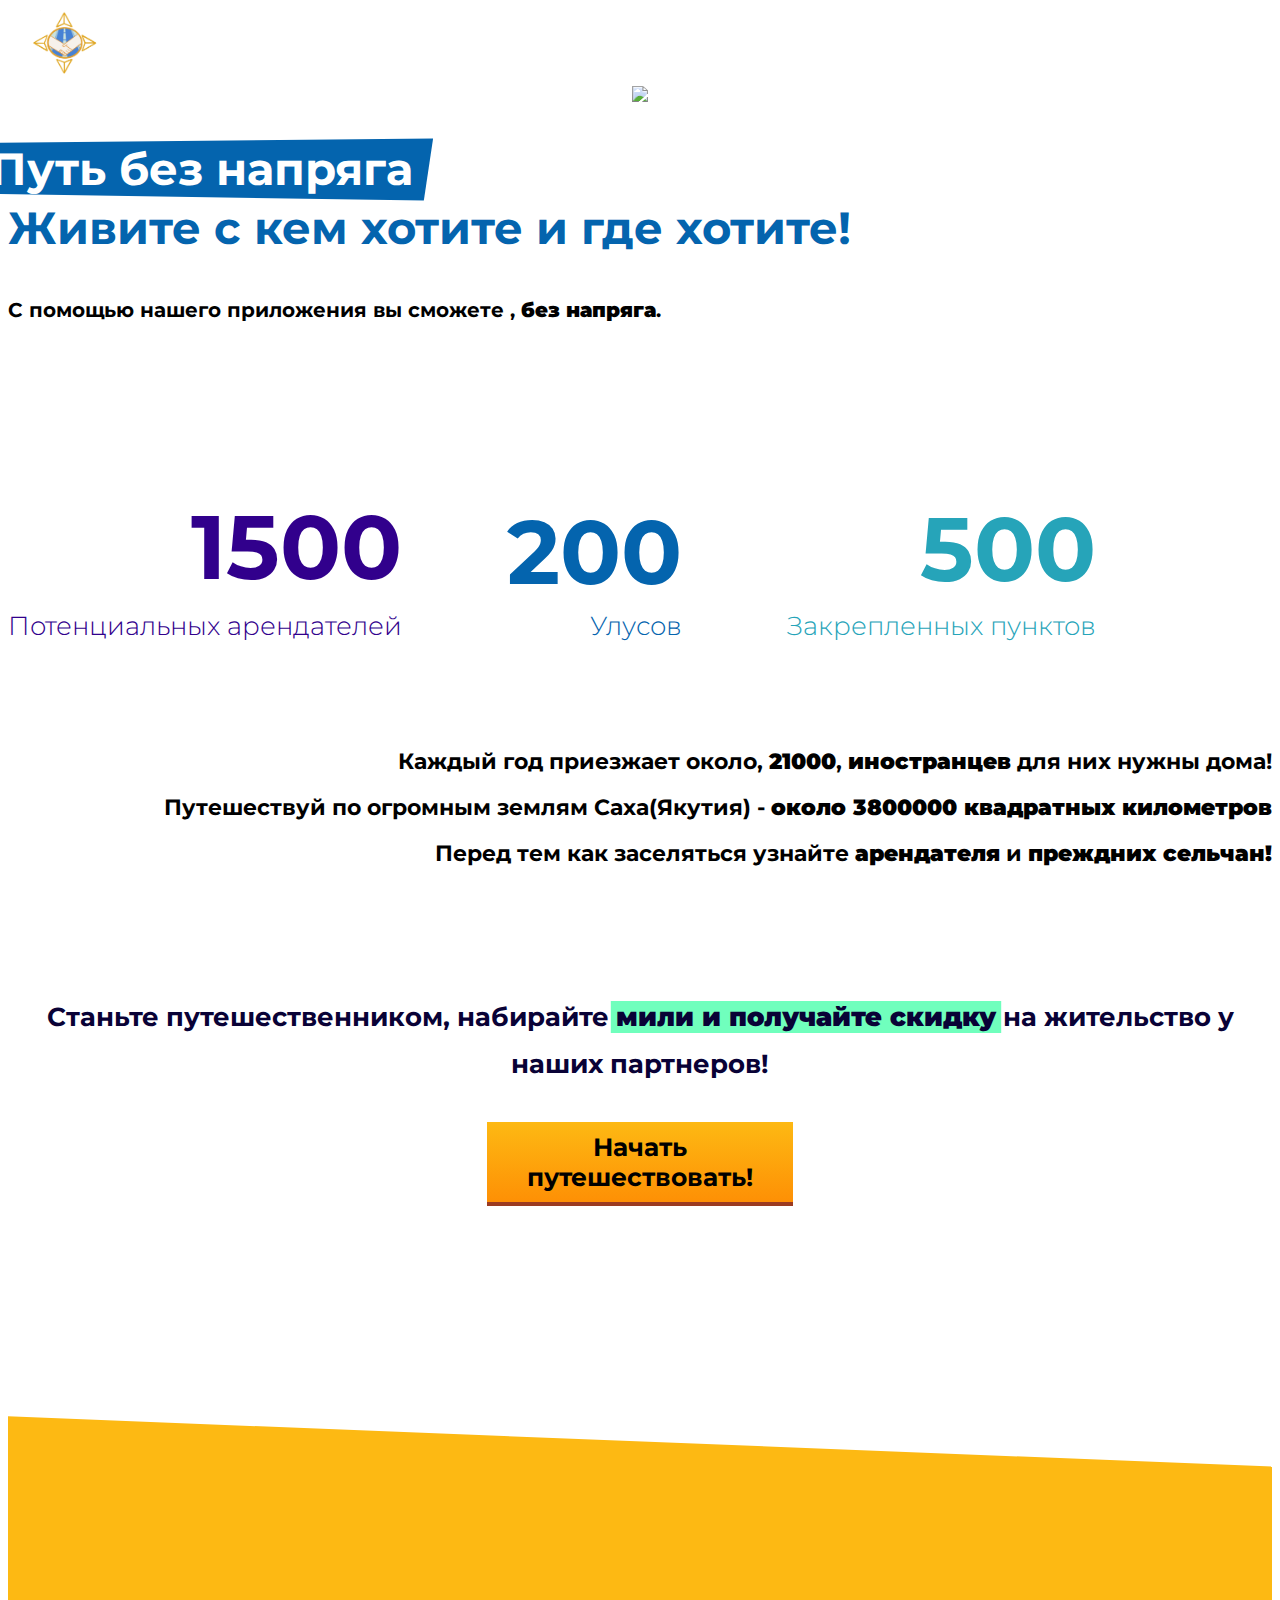
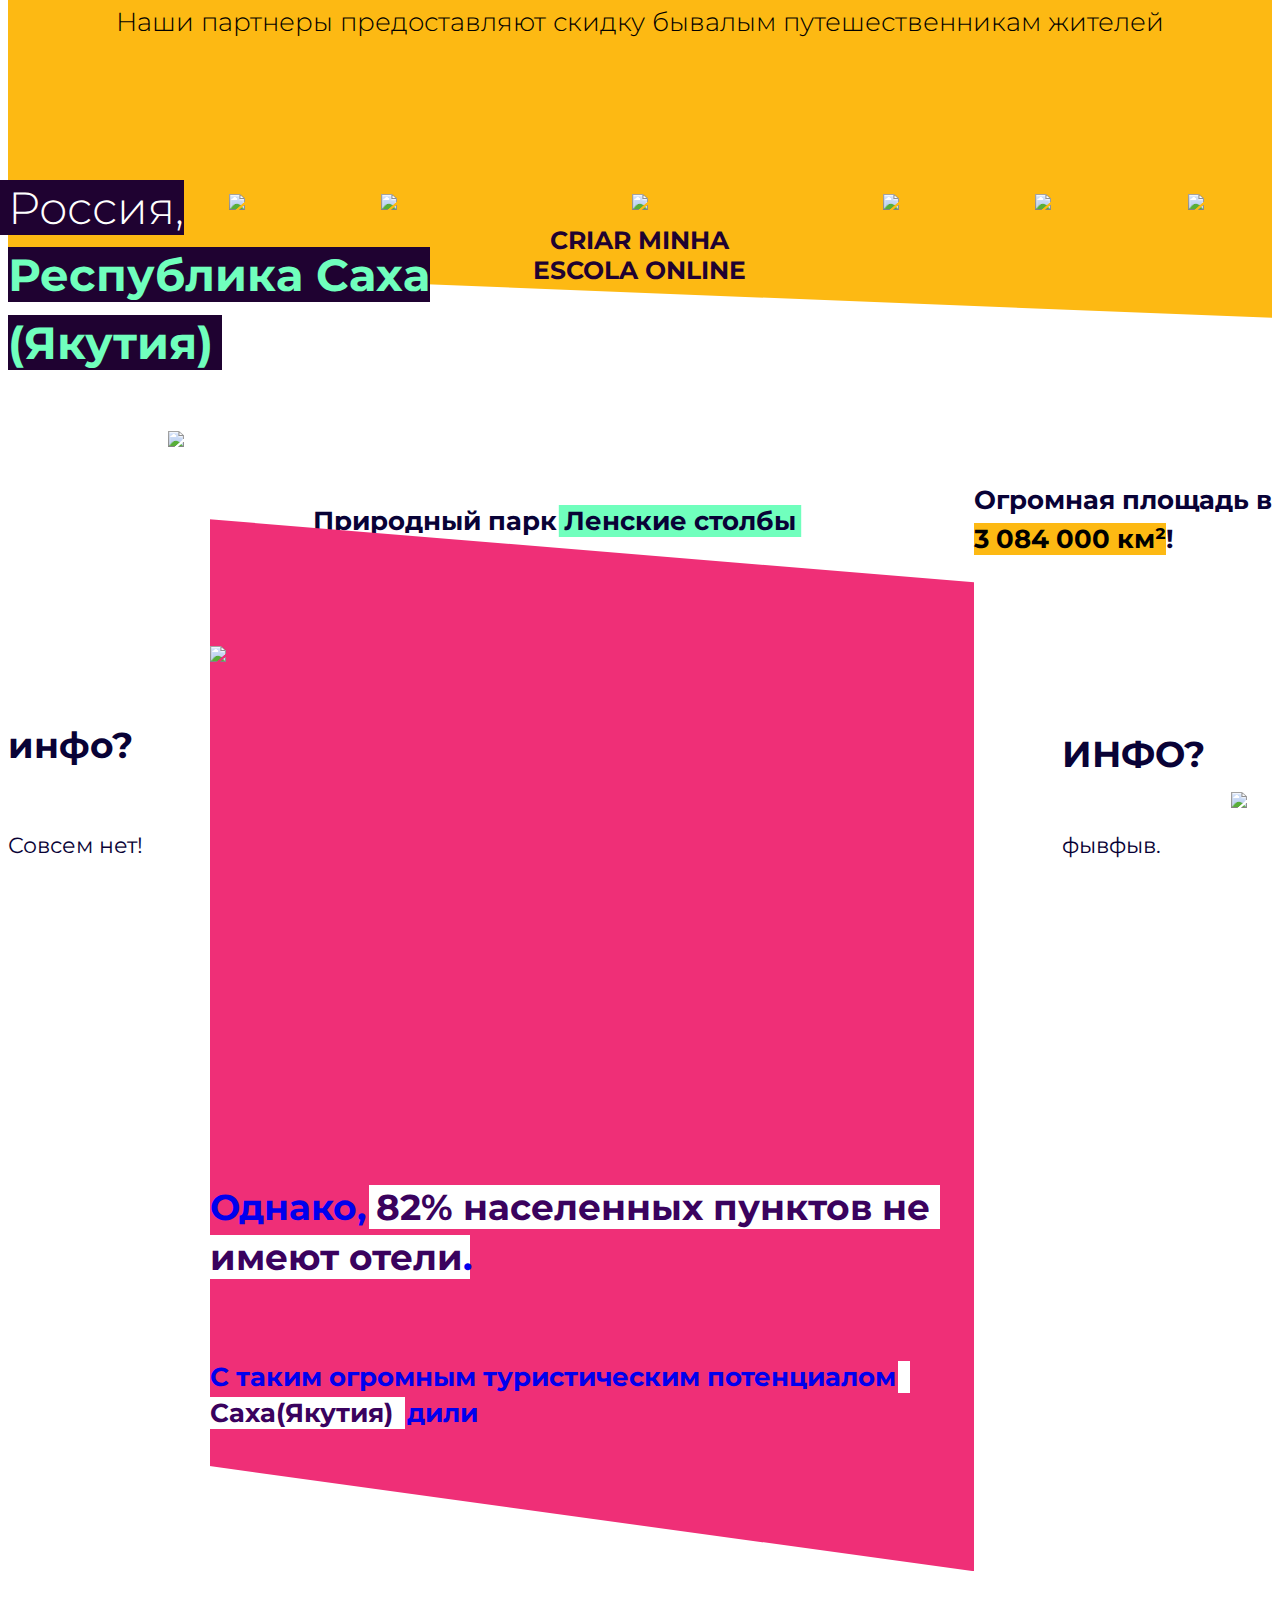
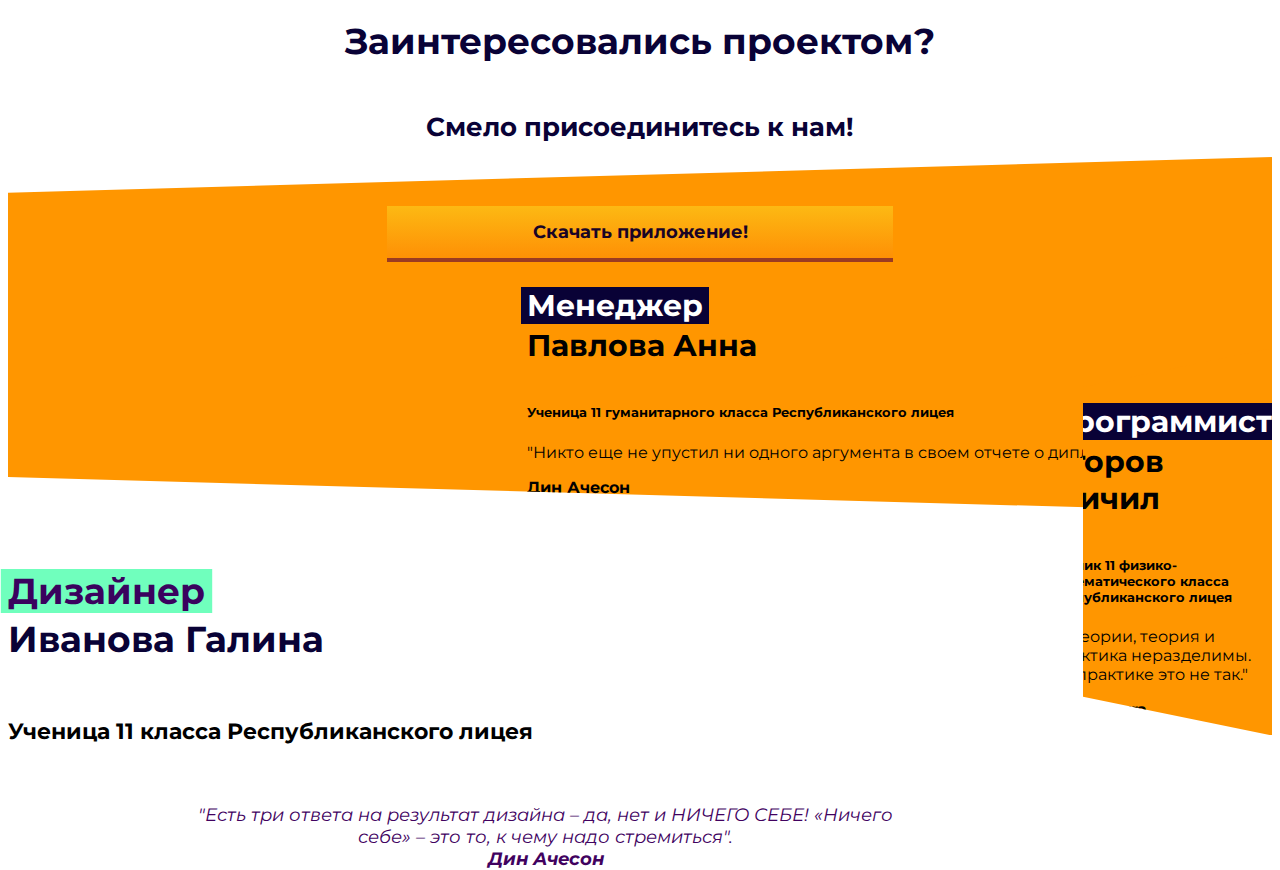
==== commit dd5bc62b: "apk" ====
--- a/main/templates/main/about.html
+++ b/main/templates/main/about.html
@@ -243,10 +243,10 @@
                 <i class="material-icons teal-text">menu</i>
               </a>
               <ul class="right hide-on-med-and-down">
-                <li><a class="purple-btn white-text text-darken-3" href="https://contents.eadbox.com/trial-eadbox-pt-fb" class="waves-effect waves-light btn orange darken-1 start-now" alt="Comece a utilizar a Eadbox gratuitamente" title="Comece a utilizar a Eadbox gratuitamente" >Скачать приложение!</a></li>
+                <li><a class="purple-btn white-text text-darken-3" href="/get_apk" class="waves-effect waves-light btn orange darken-1 start-now" alt="Comece a utilizar a Eadbox gratuitamente" title="Comece a utilizar a Eadbox gratuitamente" >Скачать приложение!</a></li>
               </ul>
               <ul class="side-nav" id="mobile-menu">
-                <li><a href="https://contents.eadbox.com/trial-eadbox-pt-fb" class="waves-effect waves-light btn orange darken-1 start-now" alt="Comece a utilizar a Eadbox gratuitamente" title="Comece a utilizar a Eadbox gratuitamente" id="comece-gratis">Скачать приложение!</a></li>
+                <li><a href="/get_apk" class="waves-effect waves-light btn orange darken-1 start-now" alt="Comece a utilizar a Eadbox gratuitamente" title="Comece a utilizar a Eadbox gratuitamente" id="comece-gratis">Скачать приложение!</a></li>
               </ul>
             </div>
           </div>
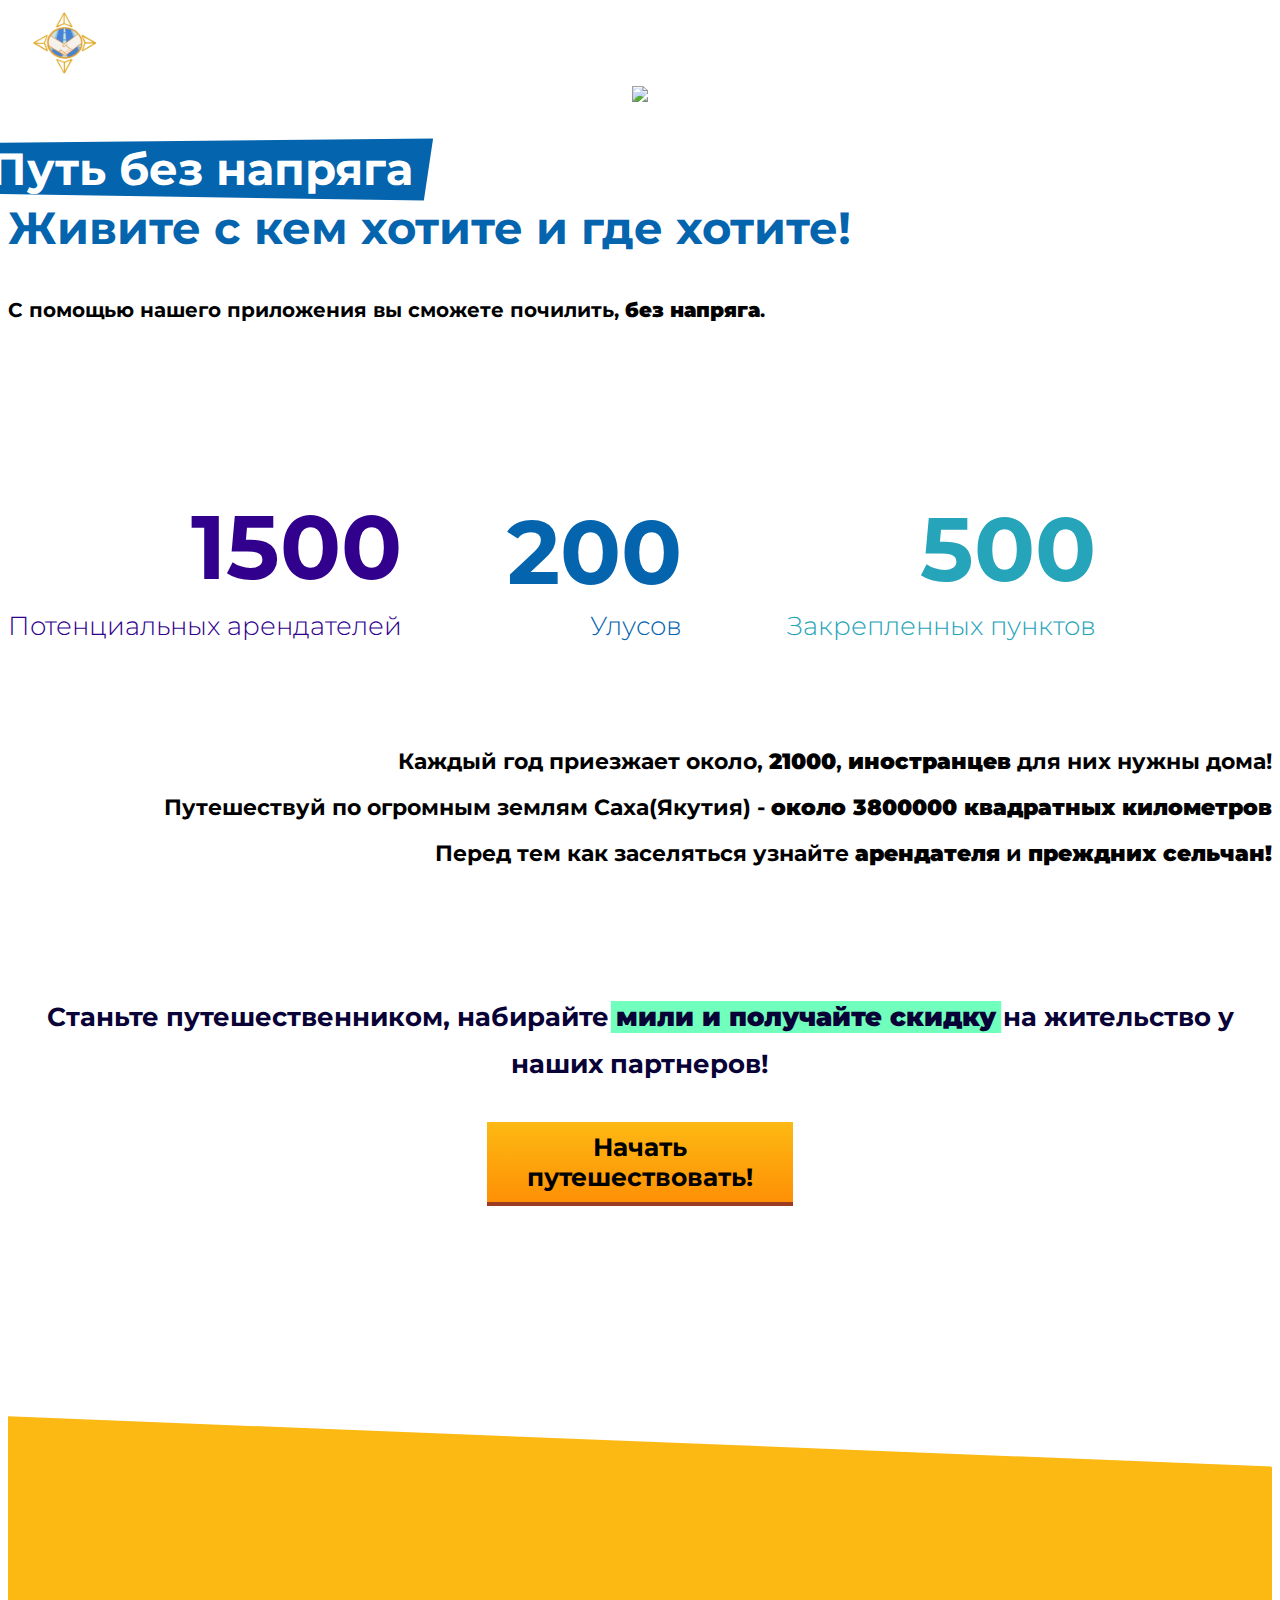
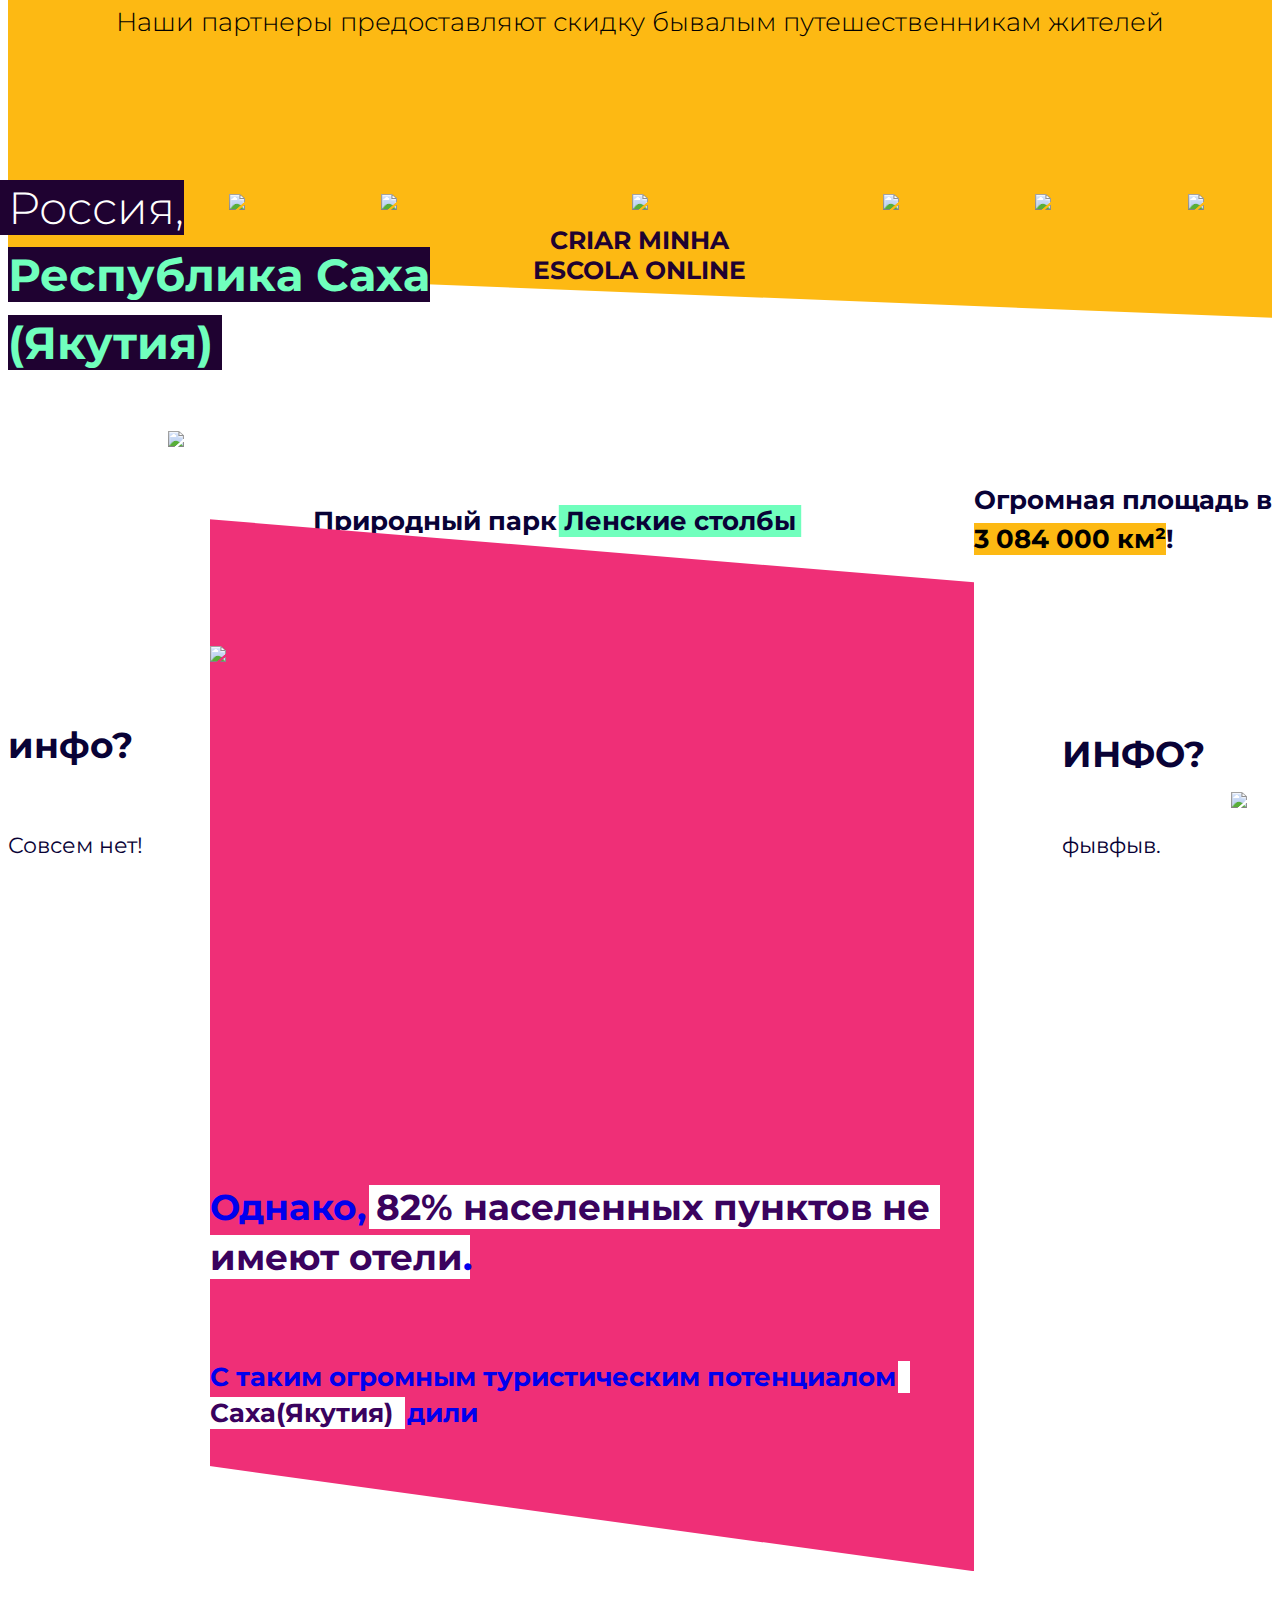
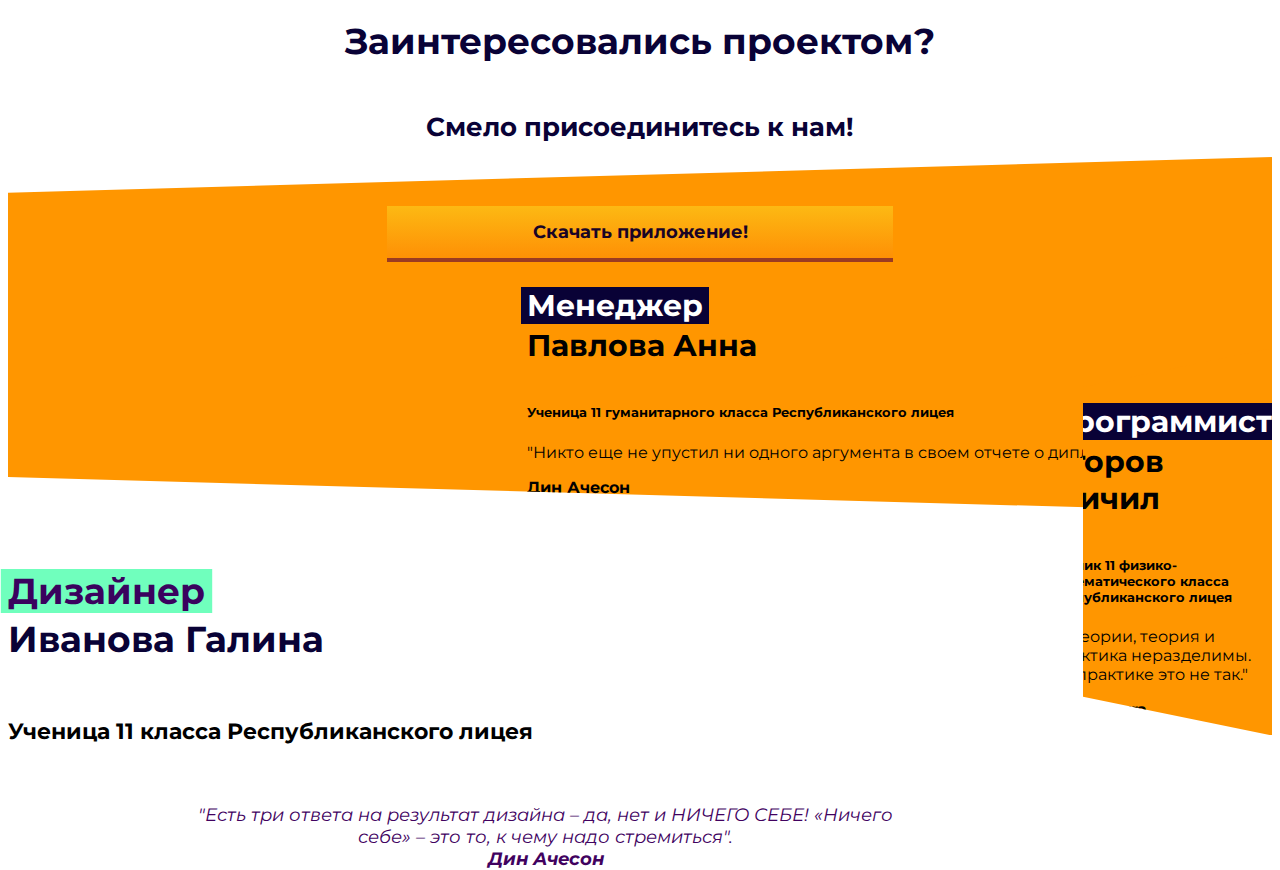
==== commit b223cb27: "all" ====
--- a/main/templates/main/about.html
+++ b/main/templates/main/about.html
@@ -22,10 +22,10 @@
     <link href="https://stackpath.bootstrapcdn.com/bootstrap/4.2.1/css/bootstrap.min.css" rel="stylesheet" integrity="sha384-GJzZqFGwb1QTTN6wy59ffF1BuGJpLSa9DkKMp0DgiMDm4iYMj70gZWKYbI706tWS" crossorigin="anonymous">
     <script src="https://stackpath.bootstrapcdn.com/bootstrap/4.2.1/js/bootstrap.min.js" integrity="sha384-B0UglyR+jN6CkvvICOB2joaf5I4l3gm9GU6Hc1og6Ls7i6U/mkkaduKaBhlAXv9k" crossorigin="anonymous"></script>
     <script src="https://stackpath.bootstrapcdn.com/bootstrap/4.2.1/js/bootstrap.bundle.min.js" integrity="sha384-zDnhMsjVZfS3hiP7oCBRmfjkQC4fzxVxFhBx8Hkz2aZX8gEvA/jsP3eXRCvzTofP" crossorigin="anonymous"></script>
-    
+
     <link href="https://fonts.googleapis.com/css?family=Montserrat:400,900" rel="stylesheet">
     <!--wp_head-->
-    
+
 <!-- Google Tag Manager for WordPress by gtm4wp.com -->
 <script data-cfasync="false" type="text/javascript">//<![CDATA[
 	var gtm4wp_datalayer_name = "dataLayer";
@@ -85,13 +85,13 @@
 <script type='text/javascript' src='https://eadbox.com/wp-content/plugins/wp-hide-post/public/js/wp-hide-post-public.js?ver=2.0.10'></script>
 <link rel='https://api.w.org/' href='https://eadbox.com/wp-json/' />
 <link rel="EditURI" type="application/rsd+xml" title="RSD" href="https://eadbox.com/xmlrpc.php?rsd" />
-<link rel="wlwmanifest" type="application/wlwmanifest+xml" href="https://eadbox.com/wp-includes/wlwmanifest.xml" /> 
+<link rel="wlwmanifest" type="application/wlwmanifest+xml" href="https://eadbox.com/wp-includes/wlwmanifest.xml" />
 <meta name="generator" content="WordPress 4.9.10" />
 <link rel='shortlink' href='https://eadbox.com/' />
 <link rel="alternate" type="application/json+oembed" href="https://eadbox.com/wp-json/oembed/1.0/embed?url=https%3A%2F%2Feadbox.com%2F" />
 <link rel="alternate" type="text/xml+oembed" href="https://eadbox.com/wp-json/oembed/1.0/embed?url=https%3A%2F%2Feadbox.com%2F&#038;format=xml" />
 			<meta property="fb:pages" content="201892846577928" />
-			
+
 <!-- Onionbuzz Custom CSS -->
 <style type="text/css">
 
@@ -99,14 +99,14 @@
 <!-- Onionbuzz Custom CSS END -->
 <script type="text/javascript">window.onionbuzz_params = {"ajax_url":"https:\/\/eadbox.com\/wp-admin\/admin-ajax.php","is_mobile":false};</script><!-- Schema App - Default-page-4 --><script type="application/ld+json">{"@context":"http:\/\/schema.org\/","@type":"Article","mainEntityOfPage":{"@type":"WebPage","@id":"https:\/\/eadbox.com#Article"},"headline":"Home","name":"Home","description":"Plataforma EAD para voc\u00ea criar cursos online, ter seu portal e controlar sua marca, dados de alunos, relat\u00f3rios, e muito mais em um \u00fanico lugar.","datePublished":"2015-02-13","dateModified":"2019-03-20","author":{"@type":"Person","@id":"https:\/\/eadbox.com\/author\/rafael\/#Person","name":"Rafael Silv\u00e9rio da Silva","url":"https:\/\/eadbox.com\/author\/rafael\/","description":"Possui experi\u00eancias no Marketing Digital e desenvolvimento web. Trabalha h\u00e1 mais de 3 anos com planejamento\/estrat\u00e9gia, blogs, gera\u00e7\u00e3o de Leads, e-mail marketing, SEO, JavaScript, Ruby on Rails, Angular e Growth Hacking. Atua tamb\u00e9m junto ao time de desenvolvimento de Produto, Arquitetura de Informa\u00e7\u00e3o\/UI\/UX na Eadbox.\r\n\r\n\u00c9 apaixonado por tecnologia, aprendizado, games e caf\u00e9! Obcecado por otimiza\u00e7\u00e3o e melhoria, empreendendo a cada dia;","image":{"@type":"ImageObject","url":"https:\/\/secure.gravatar.com\/avatar\/9acf67cbefdb9f6f57476540575f61a4?s=96&r=g","height":96,"width":96}},"publisher":{"@type":"Organization","name":"Eadbox","logo":{"@type":"ImageObject","url":"http:\/\/s3.amazonaws.com\/wordpress-cdn.eadbox.com\/2016\/05\/12210232\/eadbox-logo.png","width":600,"height":60}},"url":"https:\/\/eadbox.com"}</script><!-- Schema App -->
 <!-- Schema App Breadcrumb --><script type="application/ld+json">{"@context":"http:\/\/schema.org","@type":"BreadcrumbList","itemListElement":[{"@type":"ListItem","position":1,"item":{"@id":"https:\/\/eadbox.com\/#breadcrumbitem","name":"Eadbox"}}]}</script><!-- Schema App Breadcrumb -->
-<style type="text/css">div#toc_container {background: #fff;border: 1px solid #fff;}</style><style type="text/css">.wtr-time-wrap{ 
+<style type="text/css">div#toc_container {background: #fff;border: 1px solid #fff;}</style><style type="text/css">.wtr-time-wrap{
 	/* wraps the entire label */
 	margin: 0 10px;
 
 }
-.wtr-time-number{ 
+.wtr-time-number{
 	/* applies only to the number */
-	
+
 }</style>
 <!-- Google Tag Manager for WordPress by gtm4wp.com -->
 <script data-cfasync="false" type="text/javascript">//<![CDATA[
@@ -165,7 +165,7 @@
     box-shadow: none !important;
   }
 
-  
+
   nav .menu-collapse{
     z-index: 100 !important;
     width: 130px !important;
@@ -227,7 +227,7 @@
       margin-top: -14px !important;
     }
   }
-  
+
 </style>
 
   <body itemscope="itemscope" itemtype="https://schema.org/WebPage">
@@ -246,7 +246,7 @@
                 <li><a class="purple-btn white-text text-darken-3" href="/get_apk" class="waves-effect waves-light btn orange darken-1 start-now" alt="Comece a utilizar a Eadbox gratuitamente" title="Comece a utilizar a Eadbox gratuitamente" >Скачать приложение!</a></li>
               </ul>
               <ul class="side-nav" id="mobile-menu">
-                <li><a href="/get_apk" class="waves-effect waves-light btn orange darken-1 start-now" alt="Comece a utilizar a Eadbox gratuitamente" title="Comece a utilizar a Eadbox gratuitamente" id="comece-gratis">Скачать приложение!</a></li>
+                <li><a href="/get_apk" class="waves-effect" alt="Comece a utilizar a Eadbox gratuitamente" >Скачать приложение!</a></li>
               </ul>
             </div>
           </div>
@@ -1635,7 +1635,7 @@
                <!-- header-novaid-imagem -->
                <div class="header-novaid-texto col-lg-6 col-md-12">
                   <h1><span class="clip">Путь без напряга</span> <br> Живите с кем хотите и где хотите! </h1>
-                  <h2>С помощью нашего приложения вы сможете , <b>без напряга</b>.</h2>
+                  <h2>С помощью нашего приложения вы сможете почилить, <b>без напряга</b>.</h2>
 
                </div>
                <!-- header-novaid-texto -->
@@ -2184,7 +2184,7 @@
         });
       }
     </script>
-    
+
 <!-- Google Tag Manager (noscript) -->
 <noscript><iframe src="https://www.googletagmanager.com/ns.html?id=GTM-M4PS43"
 height="0" width="0" style="display:none;visibility:hidden"></iframe></noscript>
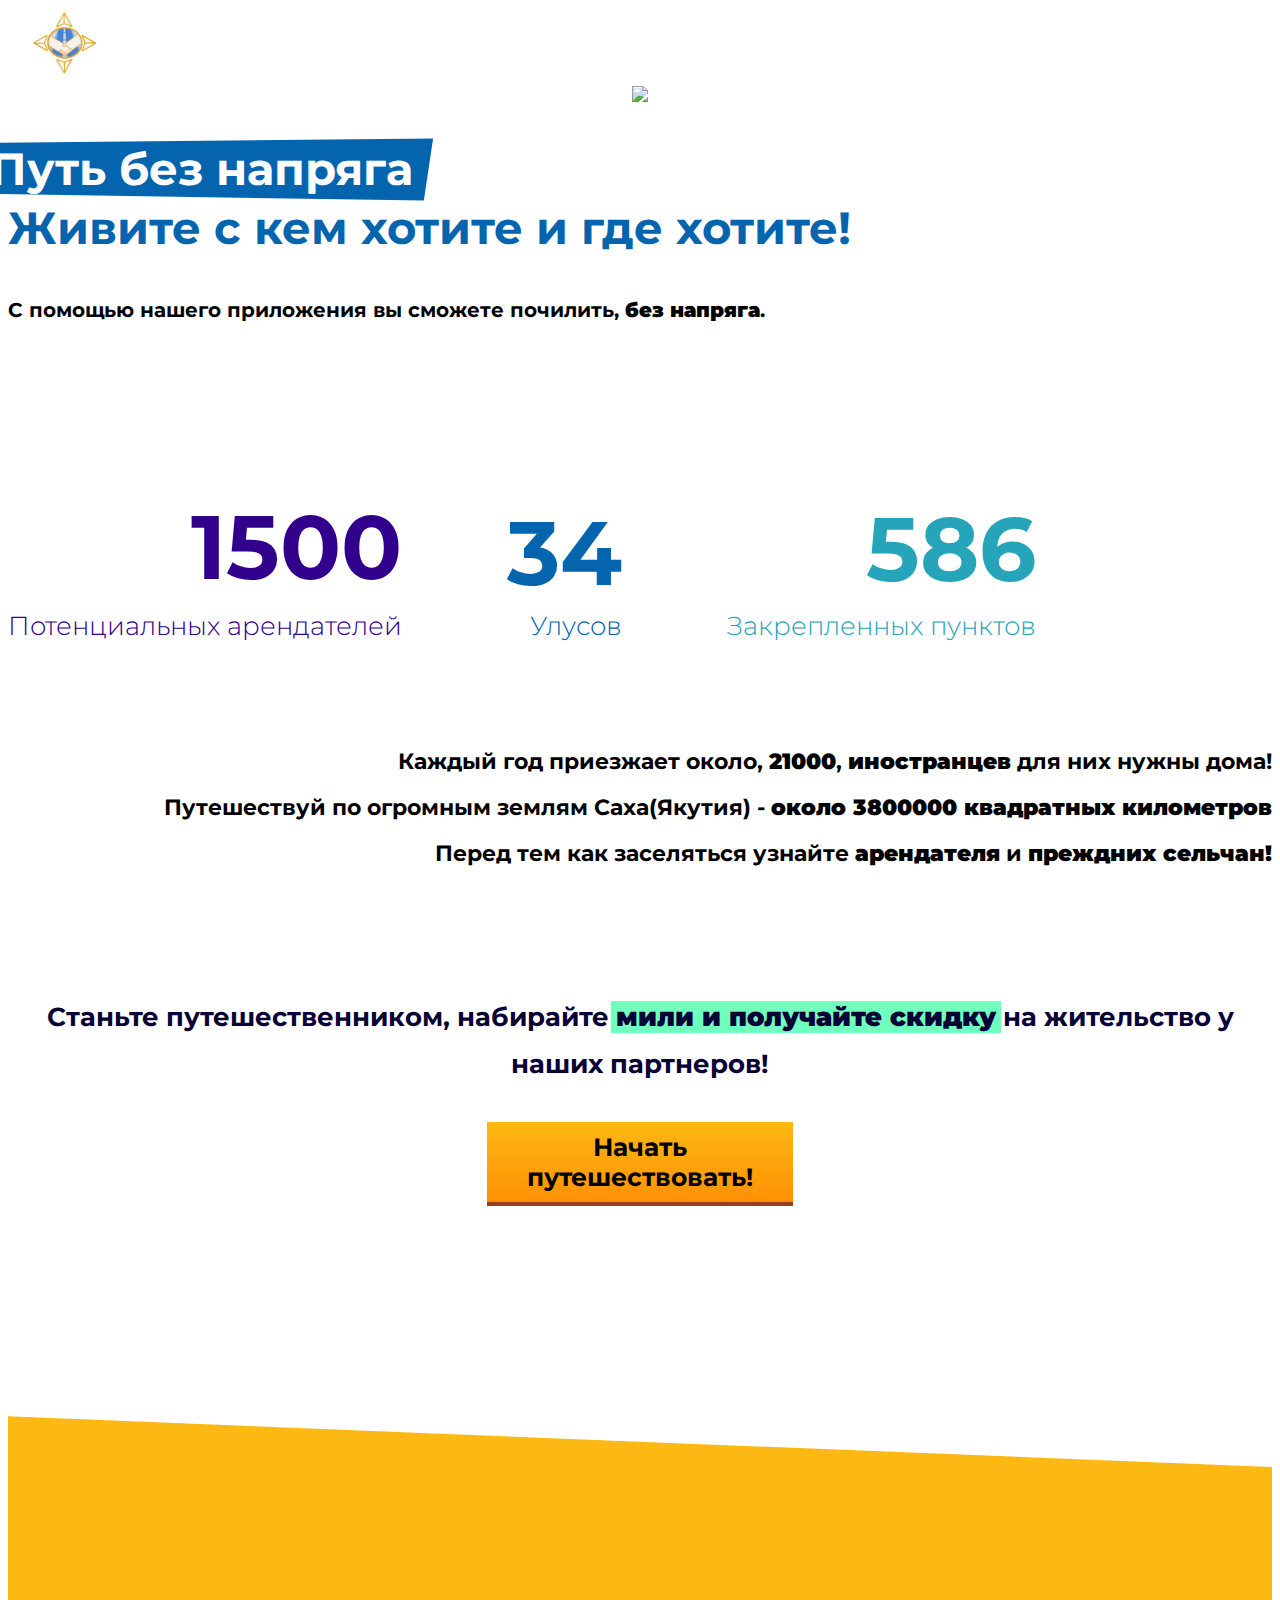
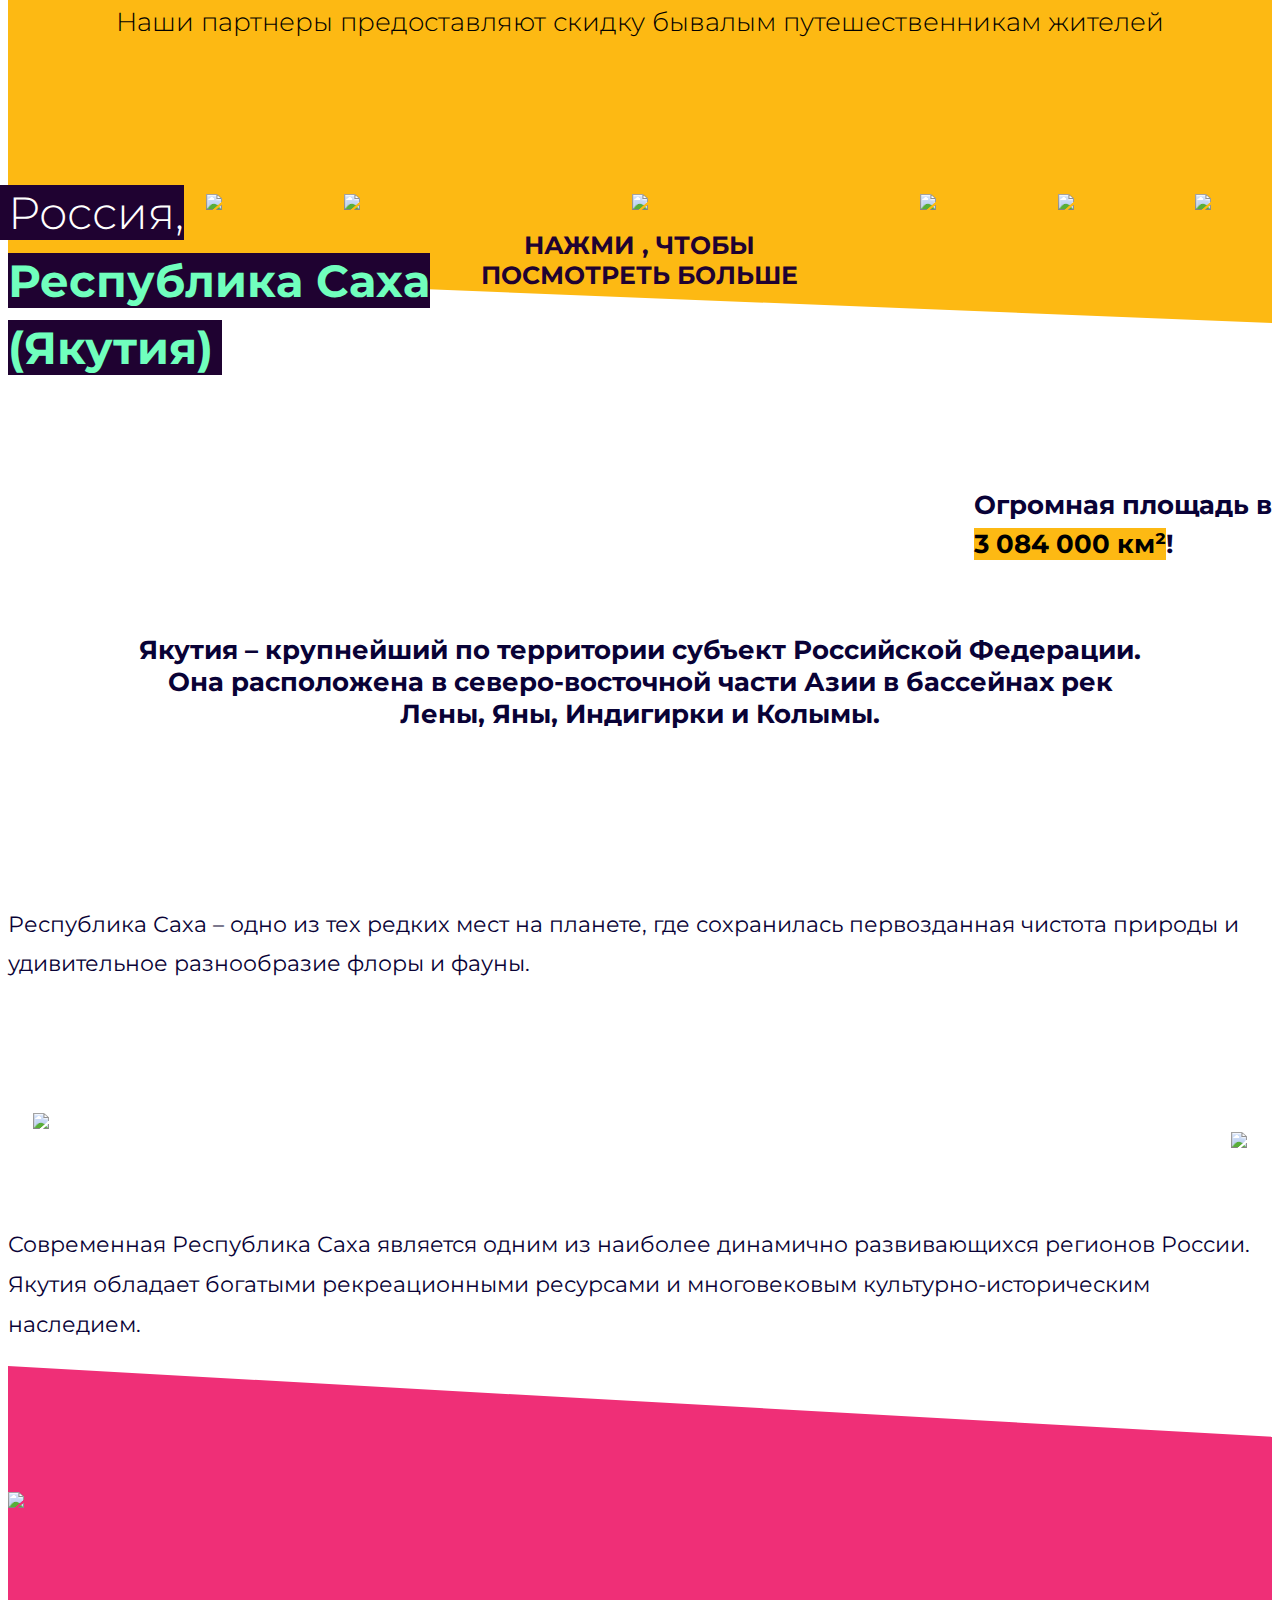
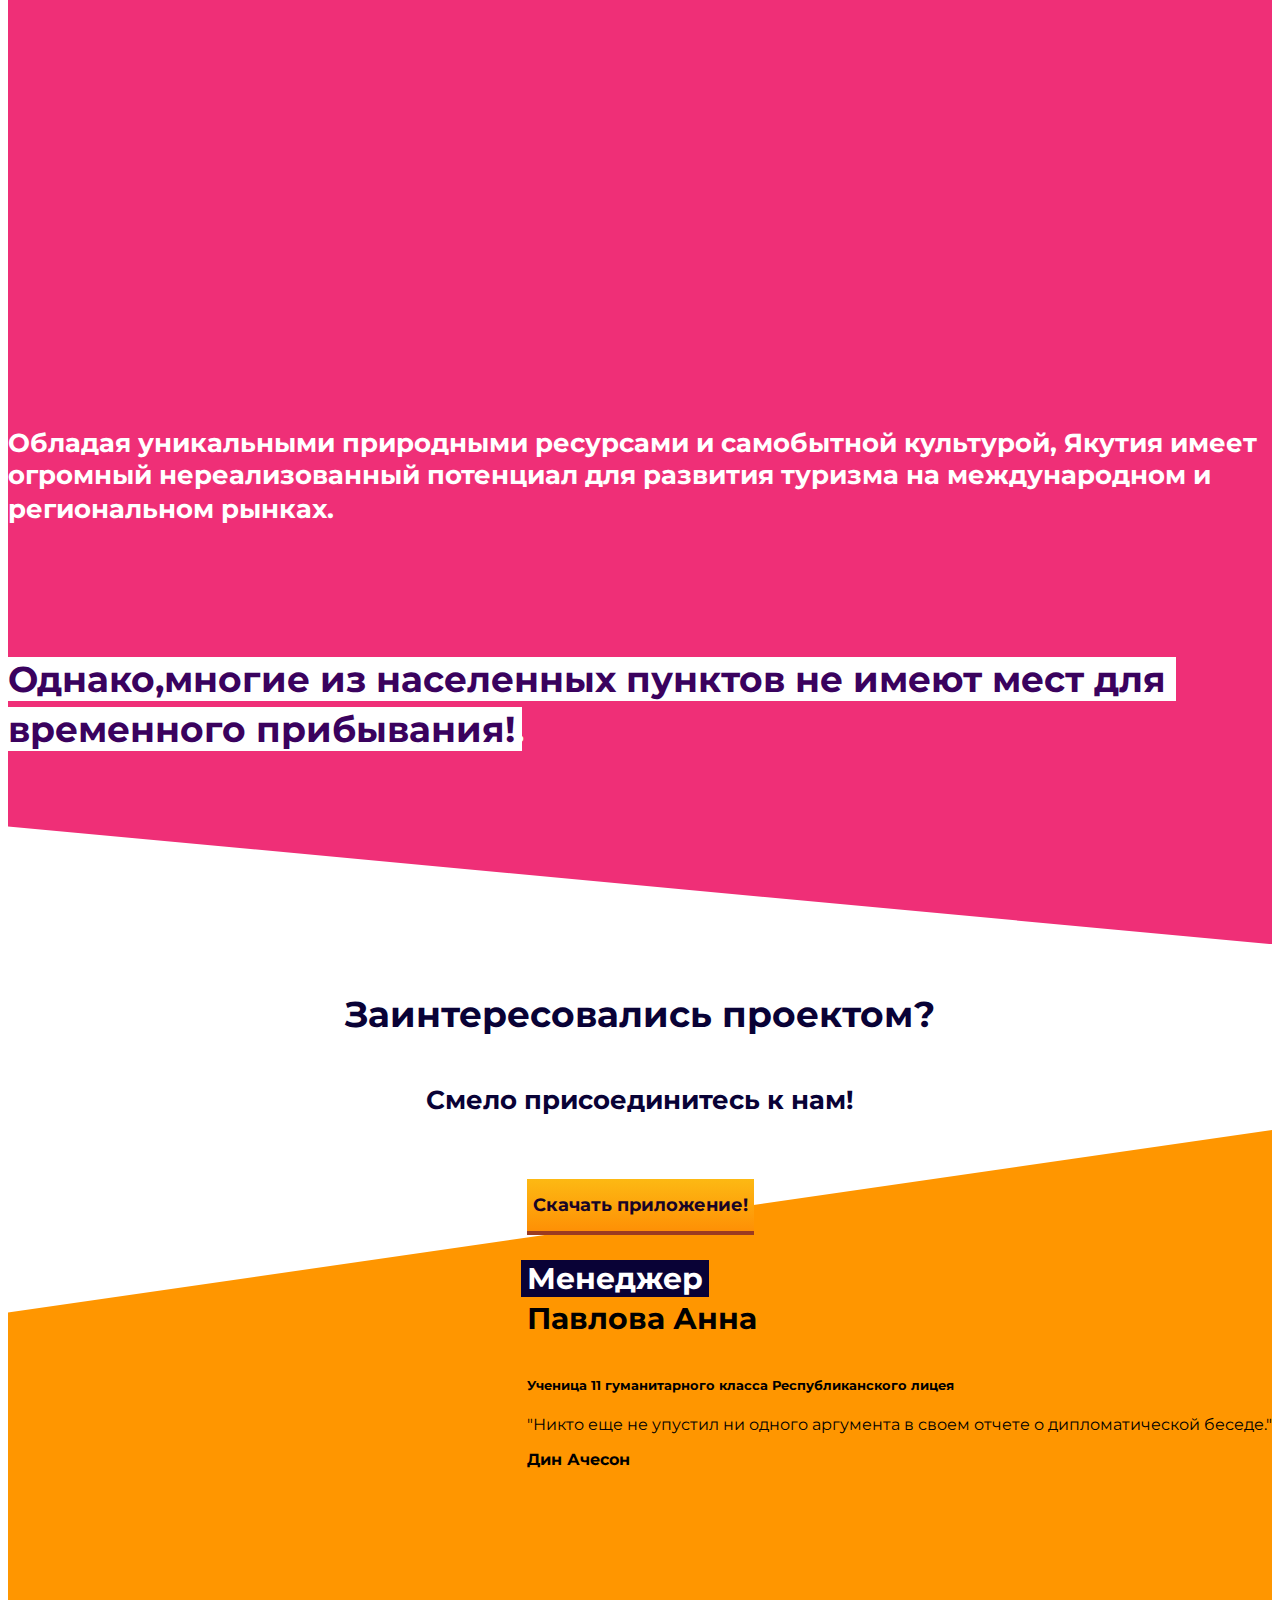
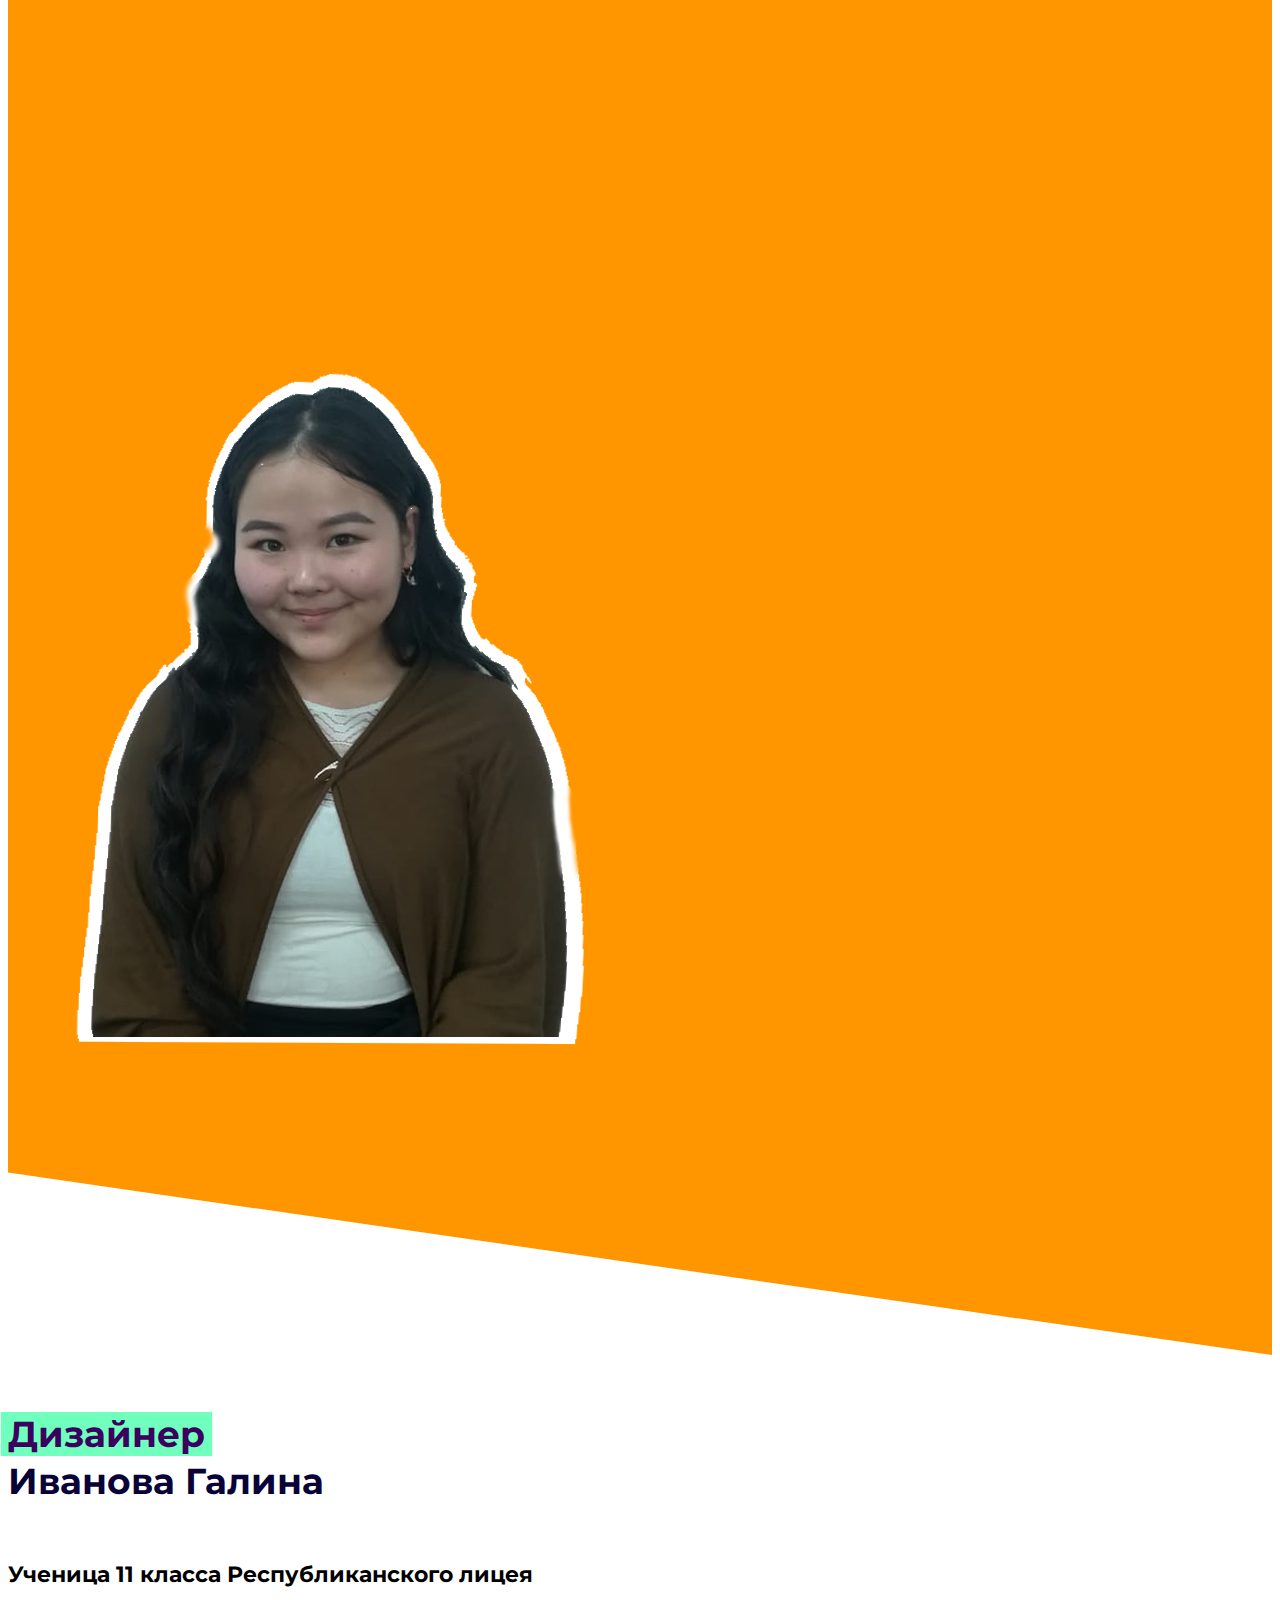
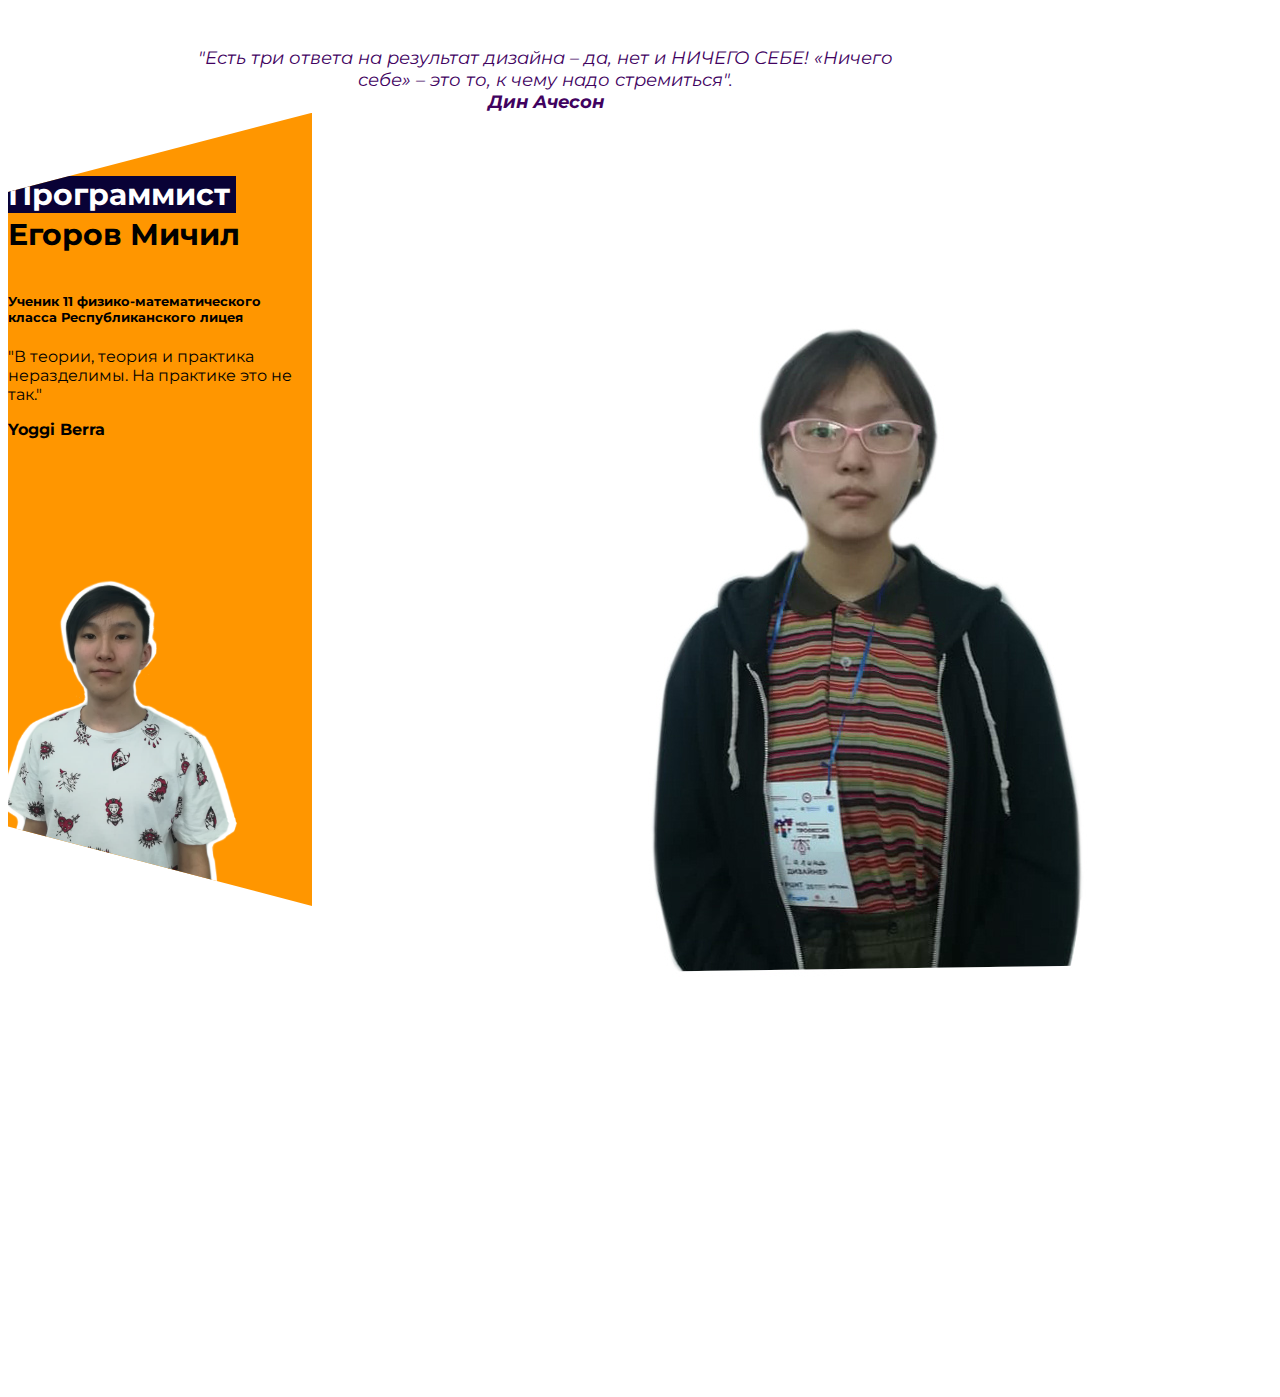
==== commit 021dff1c: "1" ====
--- a/main/templates/main/about.html
+++ b/main/templates/main/about.html
@@ -22,10 +22,10 @@
     <link href="https://stackpath.bootstrapcdn.com/bootstrap/4.2.1/css/bootstrap.min.css" rel="stylesheet" integrity="sha384-GJzZqFGwb1QTTN6wy59ffF1BuGJpLSa9DkKMp0DgiMDm4iYMj70gZWKYbI706tWS" crossorigin="anonymous">
     <script src="https://stackpath.bootstrapcdn.com/bootstrap/4.2.1/js/bootstrap.min.js" integrity="sha384-B0UglyR+jN6CkvvICOB2joaf5I4l3gm9GU6Hc1og6Ls7i6U/mkkaduKaBhlAXv9k" crossorigin="anonymous"></script>
     <script src="https://stackpath.bootstrapcdn.com/bootstrap/4.2.1/js/bootstrap.bundle.min.js" integrity="sha384-zDnhMsjVZfS3hiP7oCBRmfjkQC4fzxVxFhBx8Hkz2aZX8gEvA/jsP3eXRCvzTofP" crossorigin="anonymous"></script>
-
+    
     <link href="https://fonts.googleapis.com/css?family=Montserrat:400,900" rel="stylesheet">
     <!--wp_head-->
-
+    
 <!-- Google Tag Manager for WordPress by gtm4wp.com -->
 <script data-cfasync="false" type="text/javascript">//<![CDATA[
 	var gtm4wp_datalayer_name = "dataLayer";
@@ -85,13 +85,13 @@
 <script type='text/javascript' src='https://eadbox.com/wp-content/plugins/wp-hide-post/public/js/wp-hide-post-public.js?ver=2.0.10'></script>
 <link rel='https://api.w.org/' href='https://eadbox.com/wp-json/' />
 <link rel="EditURI" type="application/rsd+xml" title="RSD" href="https://eadbox.com/xmlrpc.php?rsd" />
-<link rel="wlwmanifest" type="application/wlwmanifest+xml" href="https://eadbox.com/wp-includes/wlwmanifest.xml" />
+<link rel="wlwmanifest" type="application/wlwmanifest+xml" href="https://eadbox.com/wp-includes/wlwmanifest.xml" /> 
 <meta name="generator" content="WordPress 4.9.10" />
 <link rel='shortlink' href='https://eadbox.com/' />
 <link rel="alternate" type="application/json+oembed" href="https://eadbox.com/wp-json/oembed/1.0/embed?url=https%3A%2F%2Feadbox.com%2F" />
 <link rel="alternate" type="text/xml+oembed" href="https://eadbox.com/wp-json/oembed/1.0/embed?url=https%3A%2F%2Feadbox.com%2F&#038;format=xml" />
 			<meta property="fb:pages" content="201892846577928" />
-
+			
 <!-- Onionbuzz Custom CSS -->
 <style type="text/css">
 
@@ -99,14 +99,14 @@
 <!-- Onionbuzz Custom CSS END -->
 <script type="text/javascript">window.onionbuzz_params = {"ajax_url":"https:\/\/eadbox.com\/wp-admin\/admin-ajax.php","is_mobile":false};</script><!-- Schema App - Default-page-4 --><script type="application/ld+json">{"@context":"http:\/\/schema.org\/","@type":"Article","mainEntityOfPage":{"@type":"WebPage","@id":"https:\/\/eadbox.com#Article"},"headline":"Home","name":"Home","description":"Plataforma EAD para voc\u00ea criar cursos online, ter seu portal e controlar sua marca, dados de alunos, relat\u00f3rios, e muito mais em um \u00fanico lugar.","datePublished":"2015-02-13","dateModified":"2019-03-20","author":{"@type":"Person","@id":"https:\/\/eadbox.com\/author\/rafael\/#Person","name":"Rafael Silv\u00e9rio da Silva","url":"https:\/\/eadbox.com\/author\/rafael\/","description":"Possui experi\u00eancias no Marketing Digital e desenvolvimento web. Trabalha h\u00e1 mais de 3 anos com planejamento\/estrat\u00e9gia, blogs, gera\u00e7\u00e3o de Leads, e-mail marketing, SEO, JavaScript, Ruby on Rails, Angular e Growth Hacking. Atua tamb\u00e9m junto ao time de desenvolvimento de Produto, Arquitetura de Informa\u00e7\u00e3o\/UI\/UX na Eadbox.\r\n\r\n\u00c9 apaixonado por tecnologia, aprendizado, games e caf\u00e9! Obcecado por otimiza\u00e7\u00e3o e melhoria, empreendendo a cada dia;","image":{"@type":"ImageObject","url":"https:\/\/secure.gravatar.com\/avatar\/9acf67cbefdb9f6f57476540575f61a4?s=96&r=g","height":96,"width":96}},"publisher":{"@type":"Organization","name":"Eadbox","logo":{"@type":"ImageObject","url":"http:\/\/s3.amazonaws.com\/wordpress-cdn.eadbox.com\/2016\/05\/12210232\/eadbox-logo.png","width":600,"height":60}},"url":"https:\/\/eadbox.com"}</script><!-- Schema App -->
 <!-- Schema App Breadcrumb --><script type="application/ld+json">{"@context":"http:\/\/schema.org","@type":"BreadcrumbList","itemListElement":[{"@type":"ListItem","position":1,"item":{"@id":"https:\/\/eadbox.com\/#breadcrumbitem","name":"Eadbox"}}]}</script><!-- Schema App Breadcrumb -->
-<style type="text/css">div#toc_container {background: #fff;border: 1px solid #fff;}</style><style type="text/css">.wtr-time-wrap{
+<style type="text/css">div#toc_container {background: #fff;border: 1px solid #fff;}</style><style type="text/css">.wtr-time-wrap{ 
 	/* wraps the entire label */
 	margin: 0 10px;
 
 }
-.wtr-time-number{
+.wtr-time-number{ 
 	/* applies only to the number */
-
+	
 }</style>
 <!-- Google Tag Manager for WordPress by gtm4wp.com -->
 <script data-cfasync="false" type="text/javascript">//<![CDATA[
@@ -165,7 +165,7 @@
     box-shadow: none !important;
   }
 
-
+  
   nav .menu-collapse{
     z-index: 100 !important;
     width: 130px !important;
@@ -227,7 +227,7 @@
       margin-top: -14px !important;
     }
   }
-
+  
 </style>
 
   <body itemscope="itemscope" itemtype="https://schema.org/WebPage">
@@ -246,7 +246,7 @@
                 <li><a class="purple-btn white-text text-darken-3" href="/get_apk" class="waves-effect waves-light btn orange darken-1 start-now" alt="Comece a utilizar a Eadbox gratuitamente" title="Comece a utilizar a Eadbox gratuitamente" >Скачать приложение!</a></li>
               </ul>
               <ul class="side-nav" id="mobile-menu">
-                <li><a href="/get_apk" class="waves-effect" alt="Comece a utilizar a Eadbox gratuitamente" >Скачать приложение!</a></li>
+                <li><a href="/get_apk" class="waves-effect waves-light btn orange darken-1 start-now" alt="Comece a utilizar a Eadbox gratuitamente" title="Comece a utilizar a Eadbox gratuitamente" id="comece-gratis">Скачать приложение!</a></li>
               </ul>
             </div>
           </div>
@@ -1630,7 +1630,7 @@
          <div class="container-fluid">
             <div class="row">
                <div class="header-novaid-imagem col-lg-6 col-md-12">
-                  <img src="https://s3.amazonaws.com/wordpress-cdn.eadbox.com/2019/01/21130508/IMG_Header.png">
+                  <img src="media/images/travel.png">
                </div>
                <!-- header-novaid-imagem -->
                <div class="header-novaid-texto col-lg-6 col-md-12">
@@ -1657,13 +1657,13 @@
                      <h4>Каждый год приезжает около, <b>21000</b>, <b>инoстранцев</b> для них нужны дома!</h4>
                   </div>
                   <div class="indica-item-novaid col-lg-6 col-md-12">
-                     <h3 class="blue2">200<span>Улусов</span></h3>
+                     <h3 class="blue2">34<span>Улусов</span></h3>
                   </div>
                   <div class="indica-text-novaid col-lg-6 col-md-12">
                      <h4>Путешествуй по огромным землям Саха(Якутия) - <b>около 3800000 квадратных километров</b></h4>
                   </div>
                   <div class="indica-item-novaid col-lg-6 col-md-12">
-                     <h3 class="blue3">500<span>Закрепленных пунктов</span></h3>
+                     <h3 class="blue3">586<span>Закрепленных пунктов</span></h3>
                   </div>
                   <div class="indica-text-novaid col-lg-6">
                      <h4>Перед тем как заселяться узнайте <b> арендателя</b> и <b>преждних сельчан!</b></h4>
@@ -1688,7 +1688,7 @@
                <div class="depo1-txt col-lg-6">
                   <h4>Станьте путешественником, набирайте <b><span>мили и получайте скидку</span></b> на жительство у наших партнеров!</h4>
                   <!-- <h5><i>"Depois de ensinar mais de mil alunos online eu realmente sinto que sou autoridade no meu segmento"<br><span>Vanessa Tobias</span></i></h5> -->
-                  <a id="5245" href="https://contents.eadbox.com/consultoria-vendas-cursos-eadbox/" target="none">
+                  <a id="5245" href="/get_apk" target="none">
                   <button type="button" class="btn-primary">Начать <br>путешествовать!</button></a>
                </div>
                <!-- depo1-txt -->
@@ -1708,7 +1708,7 @@
                <div class="depo2-txt col-lg-6">
                   <h4>Станьте арендателем и <br><span>подтвердите свою личность!</span></h4>
                   <h5><i>Отслеживайте жителей и запросы к жительству через наше приложение<br></i></h5>
-                  <a id="1059" href="https://contents.eadbox.com/trial-eadbox-pt-fb/" target="none">
+                  <a id="1059" href="/get_apk" target="none">
                   <button type="button" class="btn-primary">Начать<br>арендовать!</button></a>
                </div>
                <!-- depo2-txt -->
@@ -1744,7 +1744,7 @@
                <div class="clientes-novaid-child child4">
                   <a id="9920" class="btn-clientes" href="https://contents.eadbox.com/trial-eadbox-pt-fb/" target="none">
                      <img class="img-fluid button-hover-id" src="https://s3.amazonaws.com/wordpress-cdn.eadbox.com/2019/03/15161903/BT_Criar-minha-escola.png">
-                     <h4>CRIAR MINHA <br>ESCOLA ONLINE</h4>
+                     <h4>НАЖМИ , ЧТОБЫ<br>ПОСМОТРЕТЬ БОЛЬШЕ</h4>
                   </a>
                </div>
                <div class="clientes-novaid-child child5">
@@ -1765,6 +1765,9 @@
       <!-- container -->
    </div>
    <!-- transformar o mundo -->
+   
+
+
    <div id="transf-mundo">
       <div class="container">
          <div class="row">
@@ -1776,44 +1779,35 @@
                </div>
                <!-- depo2-txt -->
                <div class="transf-mundo-txt col-lg-6">
-                  <h4>Огромная площадь в <br><span>3 084 000 км²</span>!</h4><a id="9923" href="https://contents.eadbox.com/consultoria-vendas-cursos-eadbox/" target="none">
-               </div>
+                  <h4>Огромная площадь в <br><span>3 084 000 км²</span>!</h4><a id="9923" href="https://contents.eadbox.com/consultoria-vendas-cursos-eadbox/" target="none"></a></div>
+      <div id="vendas-ca">
+      <div class="container">
+         <div class="row">
+            <div class="col-lg-12">
+               <div class="col-lg-6 vendas-ca-txt"><p> 
+                  <h6></h5>
+                  	
+                  </p>
+               </div>
+              </div>
+               </div>
+               </div>
+
             </div>
+
             <!-- col-lg-12 -->
          </div>
          <!-- row -->
       </div>
       <!-- container -->
    </div>
-   <!-- Implementacao -->
-   <!-- <div id="depo-implementacao">
-      <div class="container">
-         <div class="row">
-            <div class="col-lg-12">
-
-               <div class="depo-imp-txt col-lg-6">
-                  <h4>“Depoimento sobre como a implementação me ajudou a tirar o meu projeto do papel em x tempo”<br><br><span>Beyonce Knowles</span></h4>
-               </div>
-
-               <div class="depo-imp-img col-lg-6">
-                  <img class="" src="https://s3.amazonaws.com/wordpress-cdn.eadbox.com/2019/01/29172245/IMG_Beyonce1.png" alt="">
-               </div>
-            </div>
-
-         </div>
-
-      </div>
-
-   </div> -->
-   <!-- implementacao-->
-   <!--vendas cairam? A-->
 
    <div class="col-lg-12">
      <div class="container">
 
 
    <div class="vendas-nova_id">
-     <h4>Природный парк <span>Ленские столбы</span> </h4>
+     <h4>Якутия – крупнейший по территории субъект Российской Федерации. Она расположена в северо-восточной части Азии в бассейнах рек Лены, Яны, Индигирки и Колымы.  </h4>
    </div>
      </div>
        </div>
@@ -1822,8 +1816,9 @@
          <div class="row">
             <div class="col-lg-12">
                <div class="col-lg-6 vendas-ca-txt">
-                  <h4>инфо?</h4>
-                  <p>Совсем нет!</p>
+                  <h4></h4>
+                  <p>Республика Саха – одно из тех редких мест на планете, где сохранилась первозданная чистота природы и удивительное разнообразие флоры и фауны.
+</p>
                </div>
                <!-- col-lg-6 -->
                <div class="col-lg-6 vendas-ca-img">
@@ -1844,8 +1839,9 @@
          <div class="row">
             <div class="col-lg-12">
                <div class="col-lg-6 vendas-cb-txt">
-                  <h4>ИНФО?</h4>
-                  <p>фывфыв.</p>
+                  <h4></h4>
+                  <p>
+                  	Современная Республика Саха является одним из наиболее динамично развивающихся регионов России. Якутия обладает богатыми рекреационными ресурсами и многовековым культурно-историческим наследием.</p>
                </div>
                <!-- col-lg-6 -->
                <div class="col-lg-6 vendas-cb-img">
@@ -1874,8 +1870,11 @@
                </div>
                <!-- col-lg-6 -->
                <div class="col-lg-6 indicadores-consultoria-txt">
-                  <h3>Однако, <span>82% населенных пунктов не имеют отели</span>.</h3>
-                  <h4> С таким огромным туристическим потенциалом <span> Саха(Якутия) </span> дили</h4>
+                  <h4> 
+                  	Обладая уникальными природными ресурсами и самобытной культурой, Якутия имеет огромный нереализованный потенциал для развития туризма на международном и региональном рынках.
+
+                  	<span></span> </h4>
+                  	 <h3><span>Однако,многие из населенных пунктов не имеют мест для временного прибывания!</span>.</h3>
                   <a id="3693" href="https://contents.eadbox.com/demonstracao-plataforma-eadbox/" target="none">
                   </a>
                </div>
@@ -1893,7 +1892,7 @@
    <div id="vendas-cb-button">
       <h4>Заинтересовались проектом?</h4>
       <h5>Смело присоединитесь к нам!</h5>
-      <a id="5480" href="https://contents.eadbox.com/demonstracao-plataforma-eadbox/" target="none">
+      <a id="5480" href="/get_apk" target="none">
       <button type="button" class="btn btn-primary">Скачать приложение!</button></a>
    </div>
 
@@ -1918,6 +1917,10 @@
                   <p><b>Дин Ачесон</b>
                   </p>
                </div>
+
+               <div class = "col-lg-6 comece-agora-img">
+               		<img src="/media/images/manager.png">
+               </div>
                <!-- col-lg-6 -->
                <!-- col-lg-6 -->
             </div>
@@ -1925,11 +1928,6 @@
          </div>
          <!-- row -->
       </div>
-
-   <div class="section"></div>
-   <div class="section"></div>
-   <div class="section"></div>
-   <div class="section"></div>
       <!-- container -->
    </div>
    <div id="respeito-conteudo">
@@ -1942,6 +1940,9 @@
                   <p style="color: #41025F;">"Есть три ответа на результат дизайна – да, нет и НИЧЕГО СЕБЕ! «Ничего себе» – это то, к чему надо стремиться".</b></p>
                   <p style="color: #41025F;"><b>Дин Ачесон</b>
                   </p>
+               </div>
+               <div class = "col-lg-6 respeito-conteudo-img">
+               		<img src="/media/images/designer.png">
                </div>
                <!-- col-lg-6 -->
                <!-- col-lg-6 -->
@@ -1967,6 +1968,9 @@
                   <p>"В теории, теория и практика неразделимы. На практике это не так." </p>
                   <p><b>Yoggi Berra</b>
                   </p>
+               </div>
+               <div class = "col-lg-6 comece-agora-img">
+               		<img src="/media/images/proger.png">
                </div>
                <!-- col-lg-6 -->
                <!-- col-lg-6 -->
@@ -2184,7 +2188,7 @@
         });
       }
     </script>
-
+    
 <!-- Google Tag Manager (noscript) -->
 <noscript><iframe src="https://www.googletagmanager.com/ns.html?id=GTM-M4PS43"
 height="0" width="0" style="display:none;visibility:hidden"></iframe></noscript>
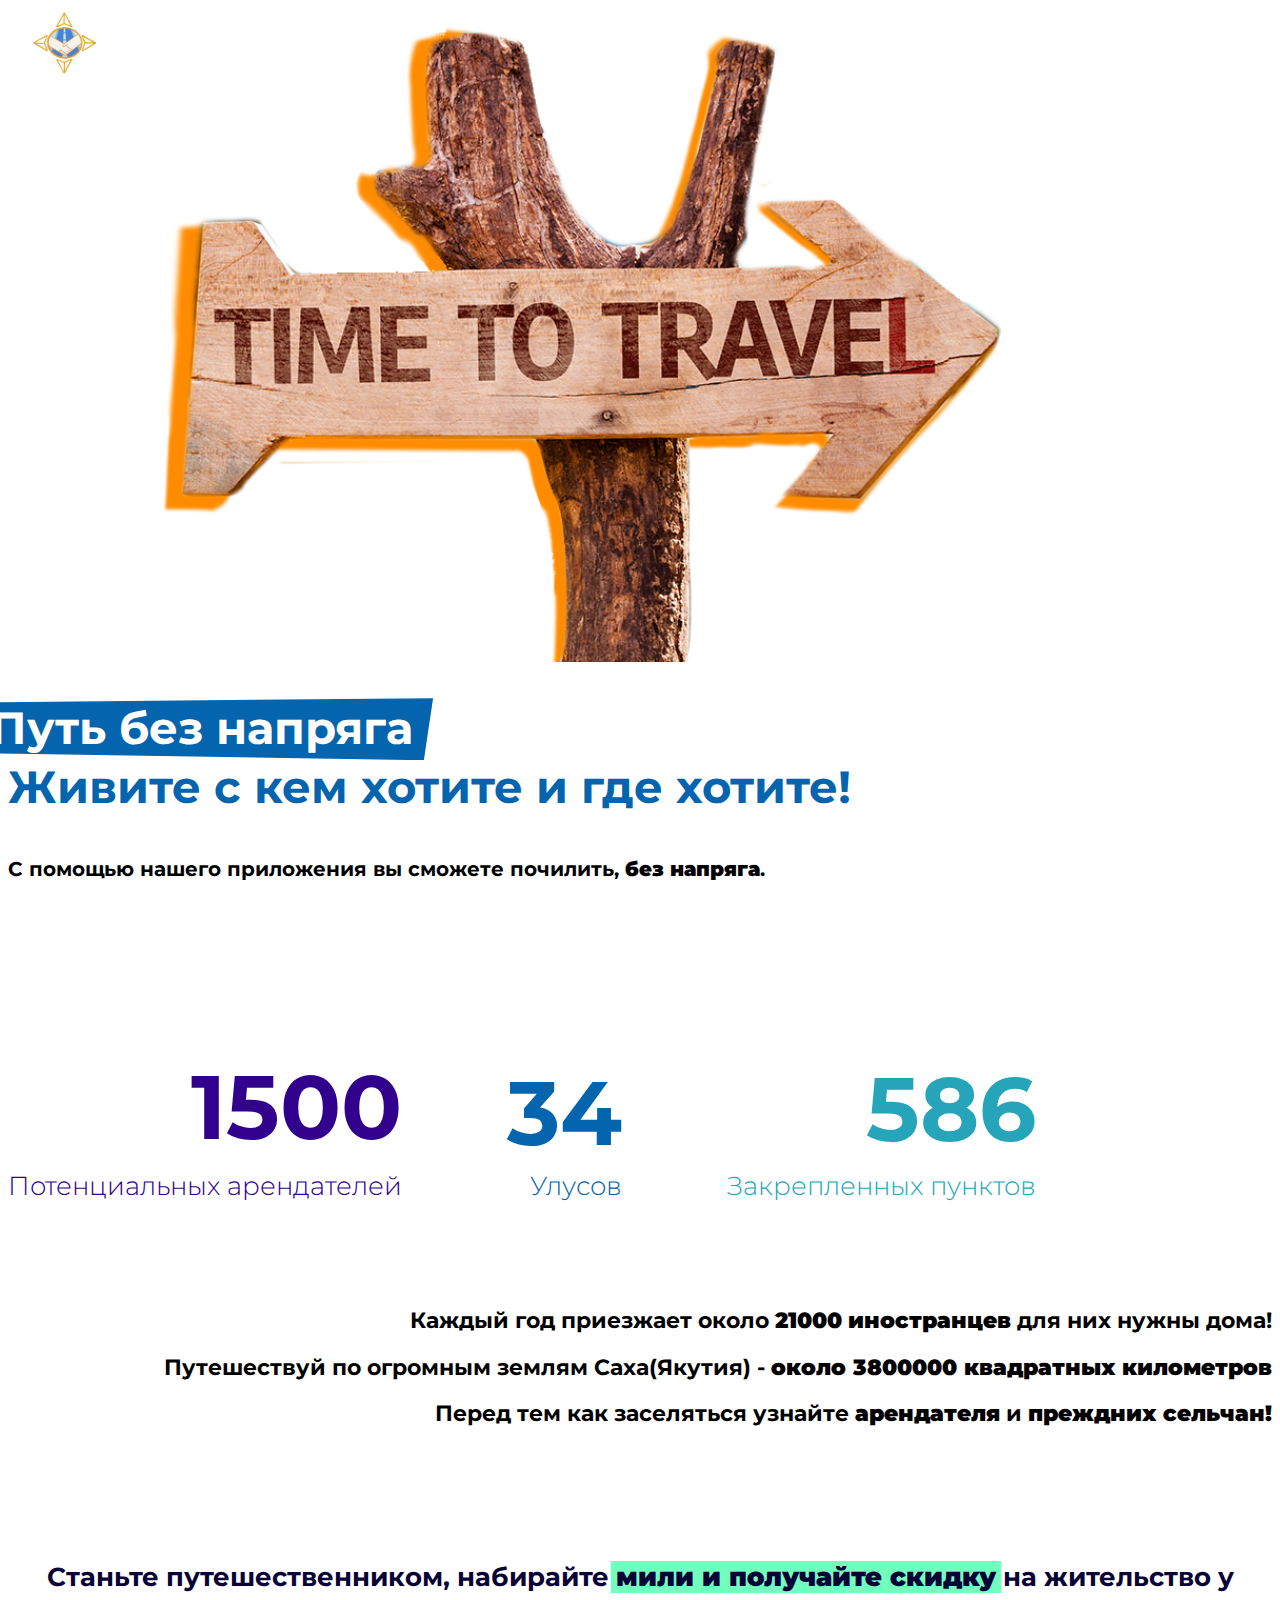
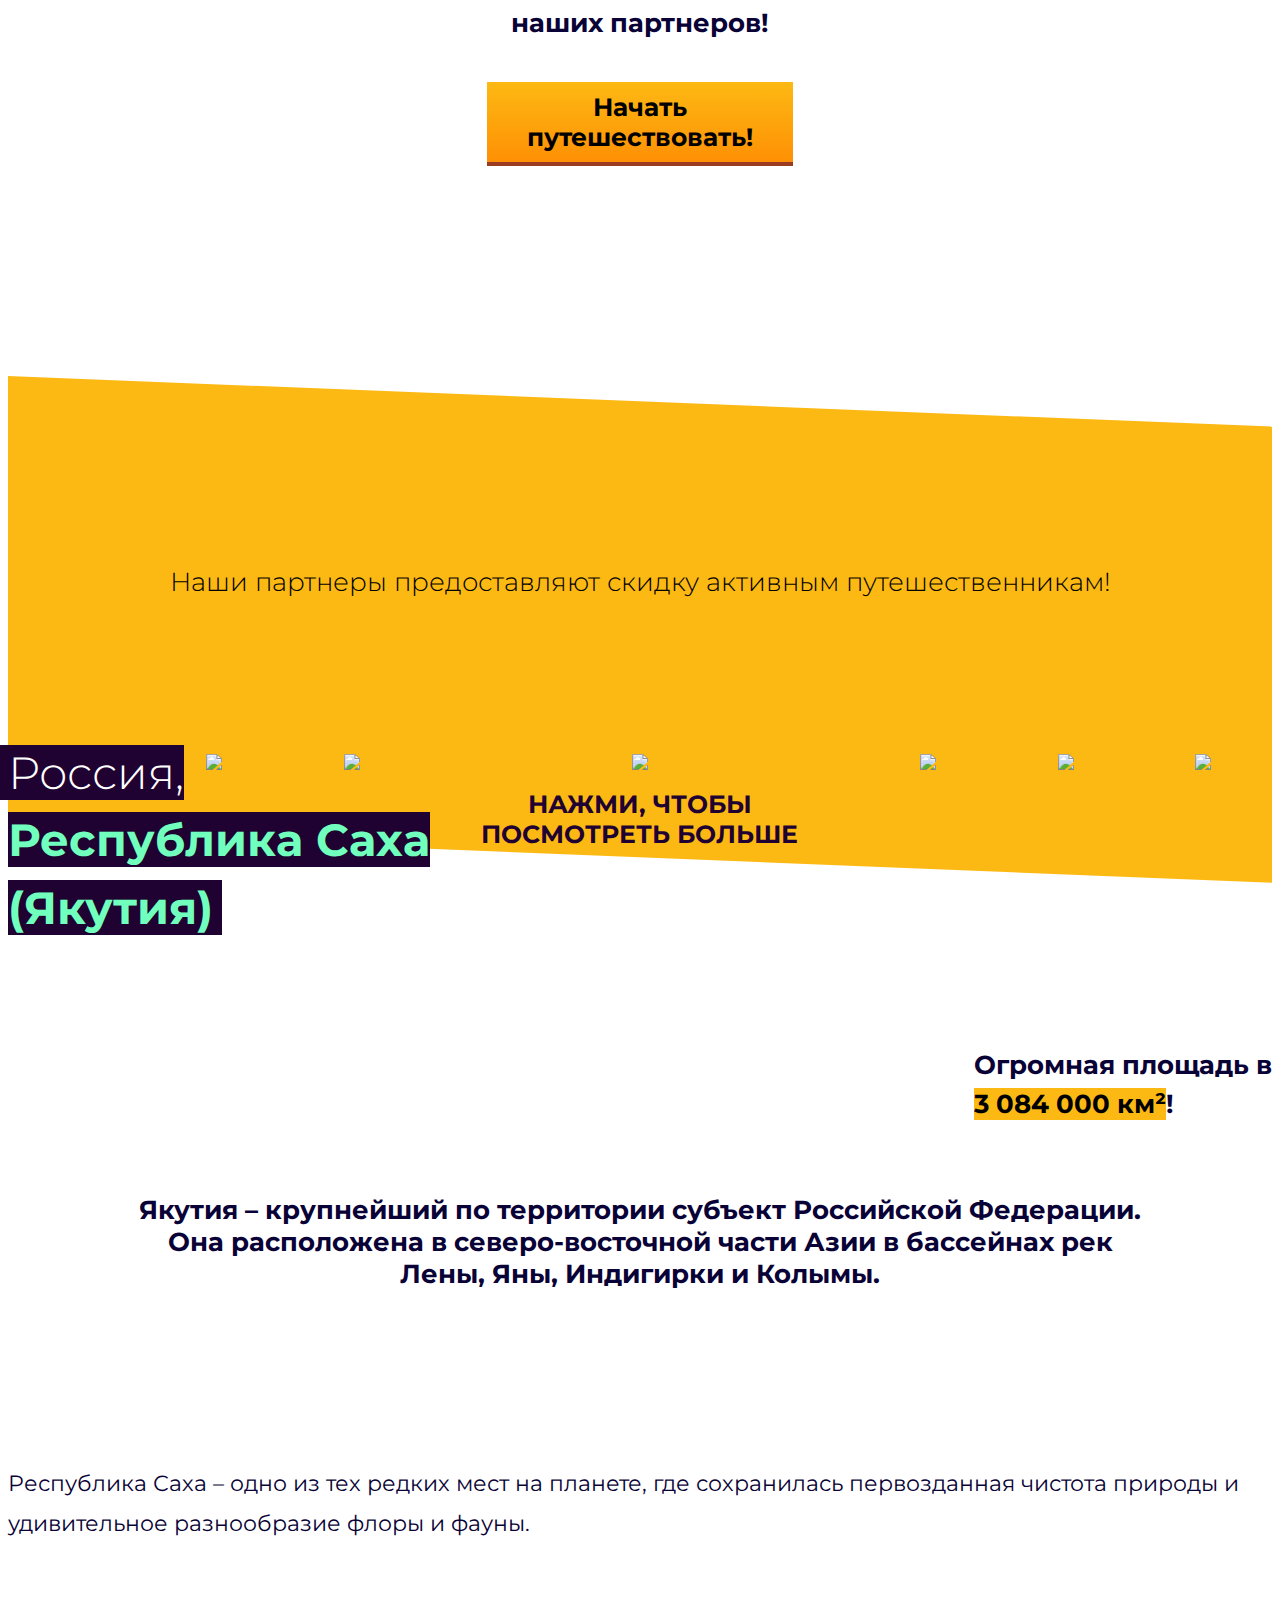
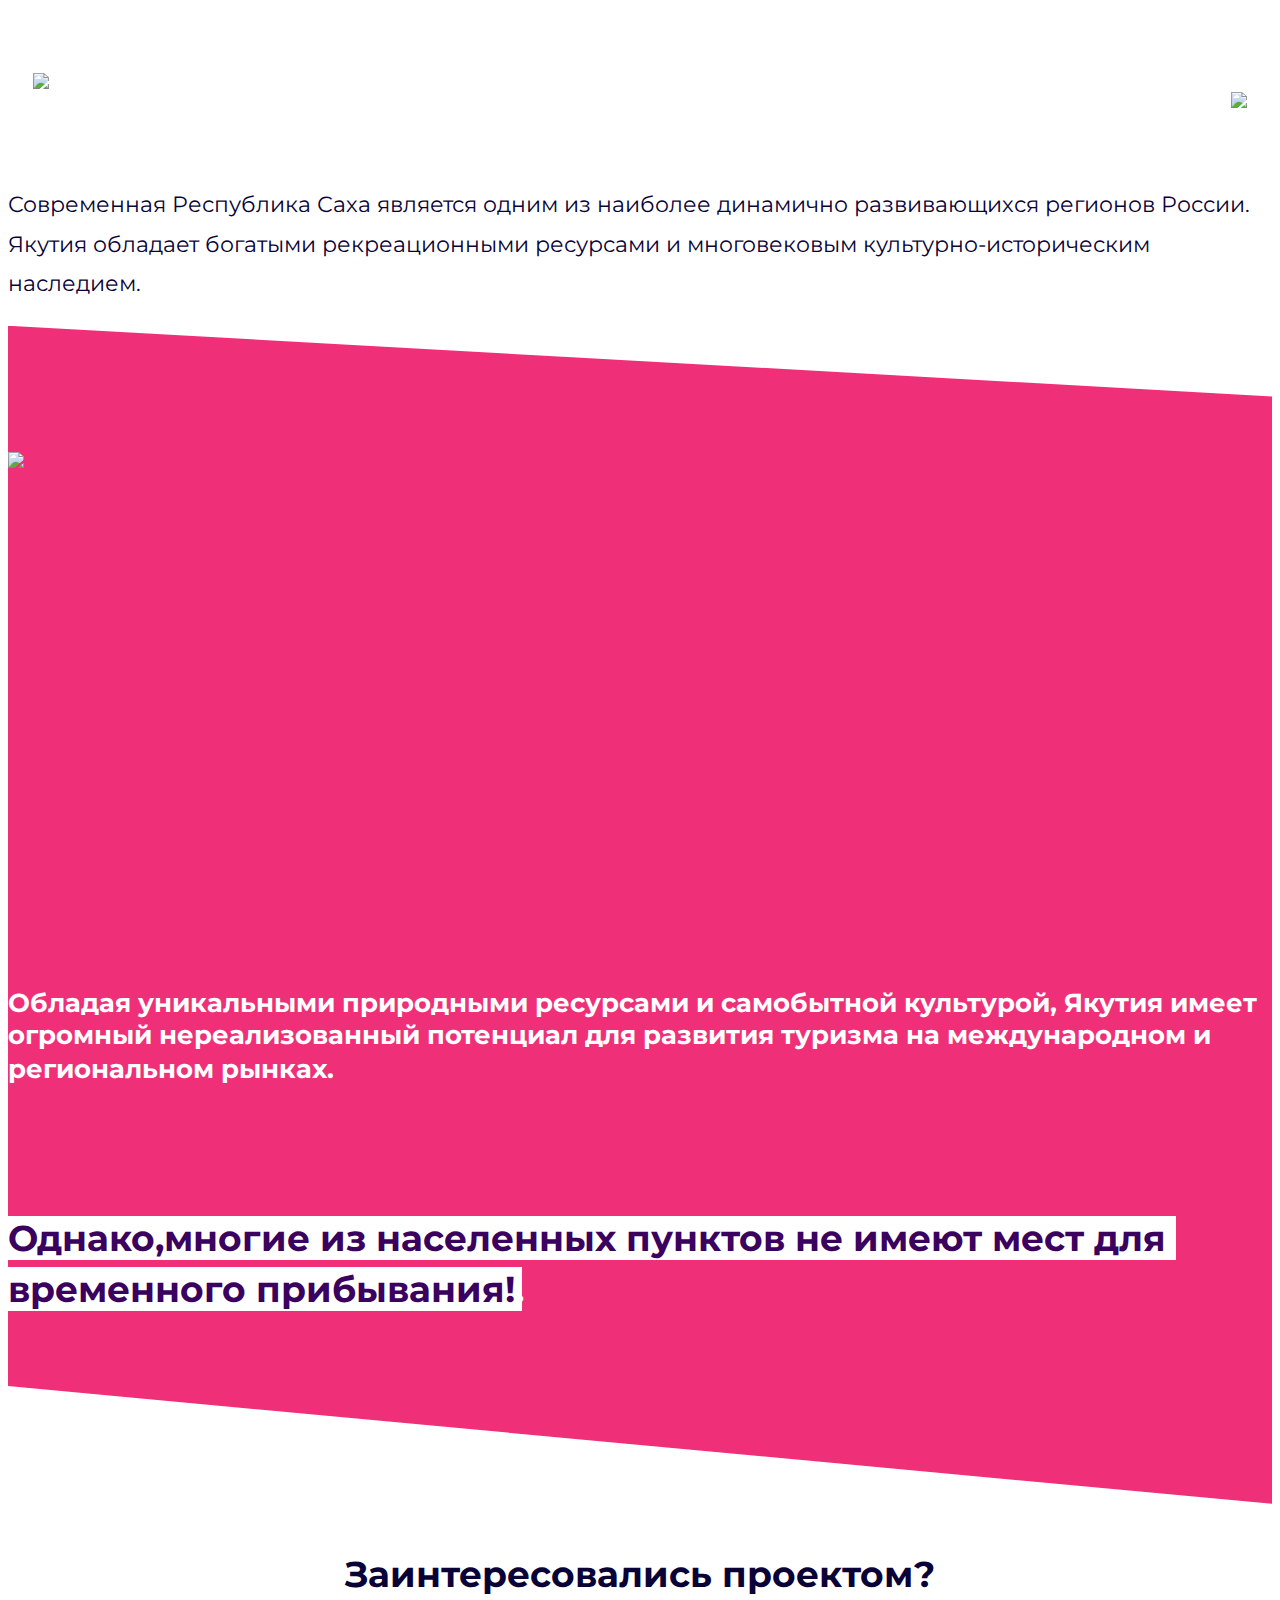
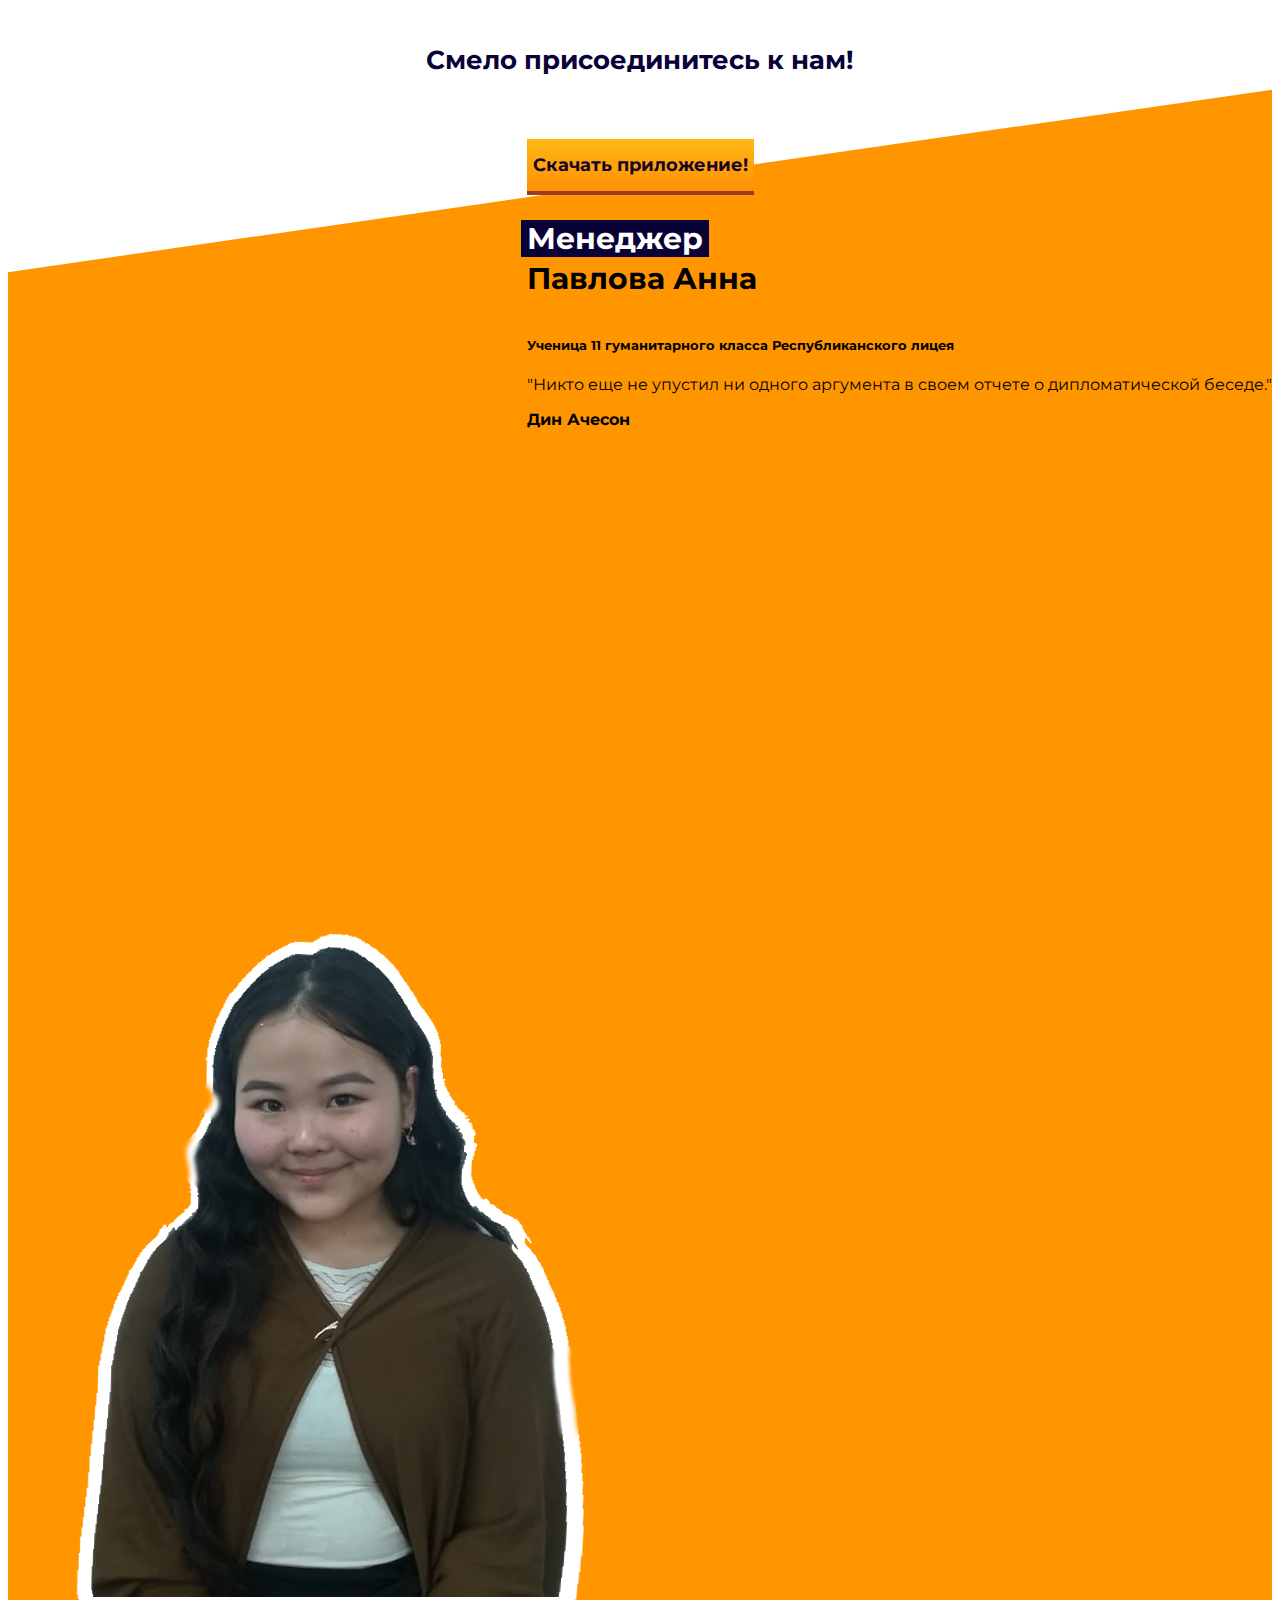
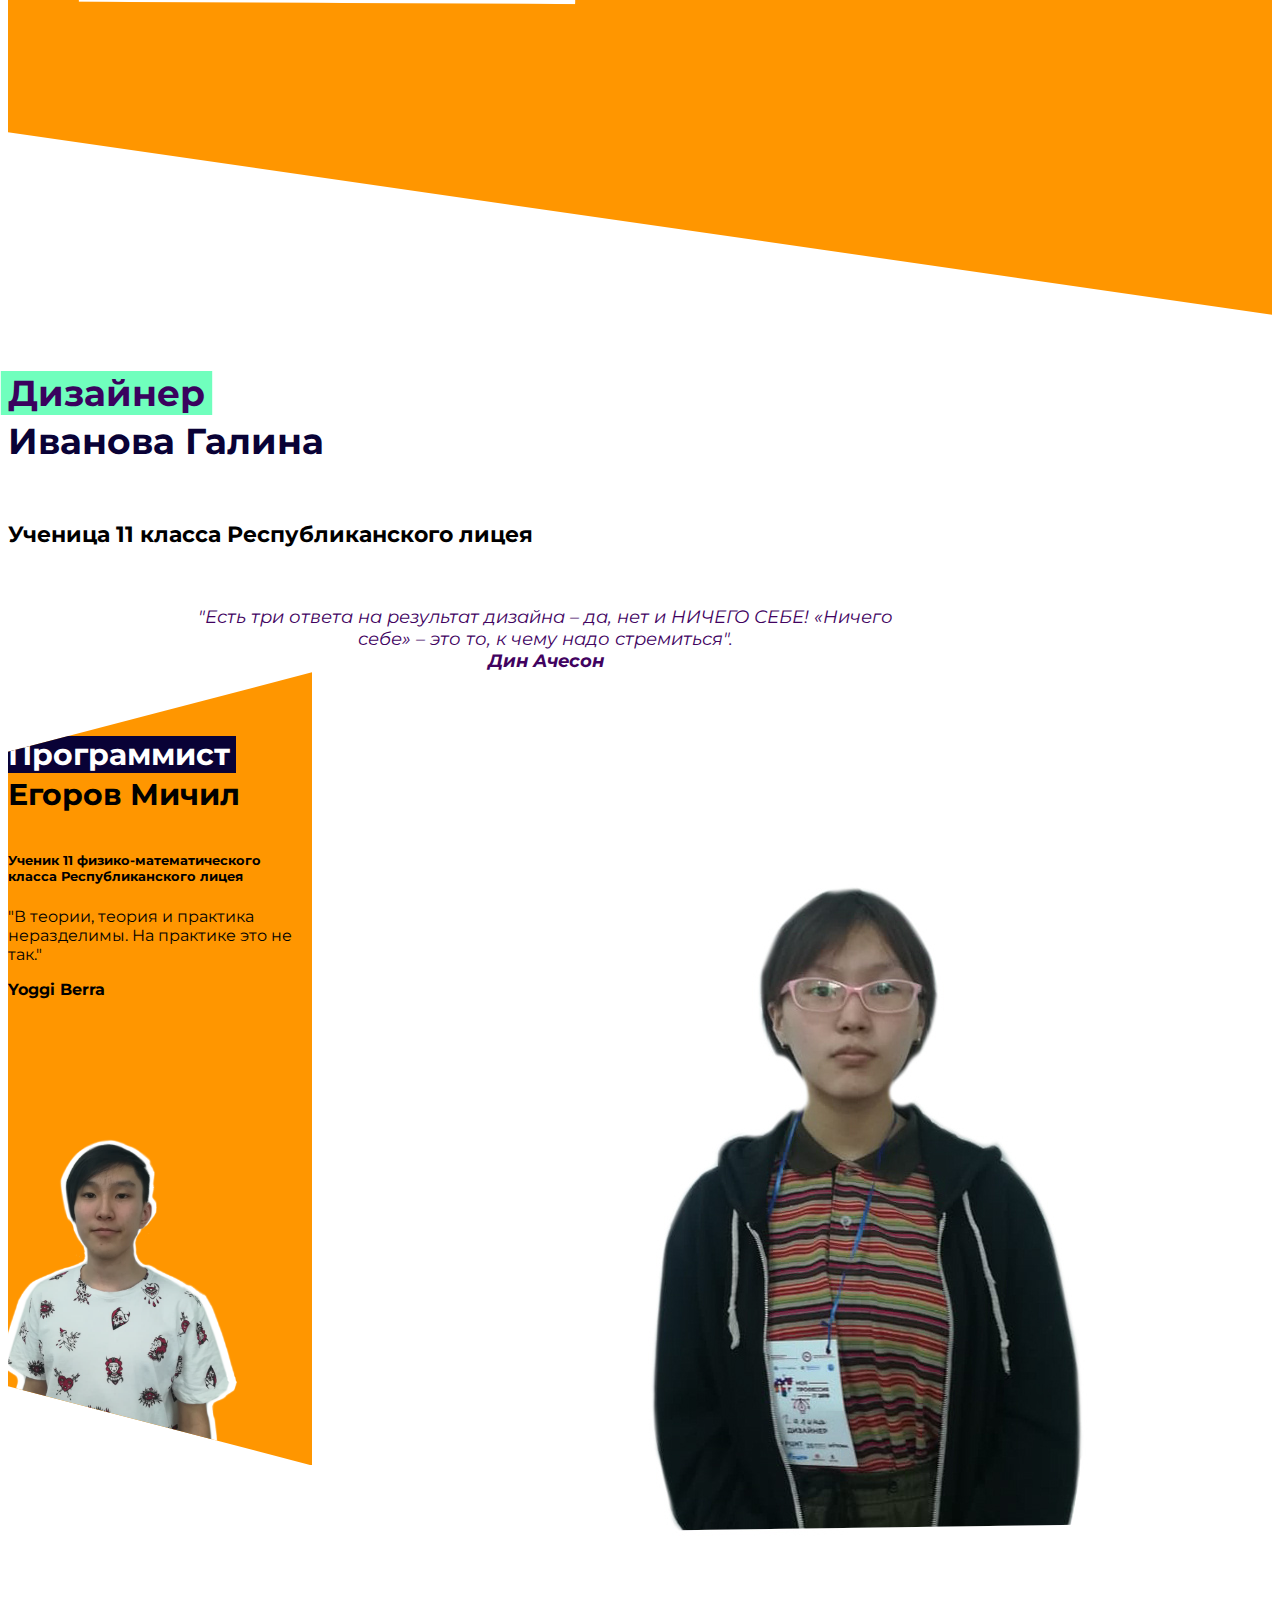
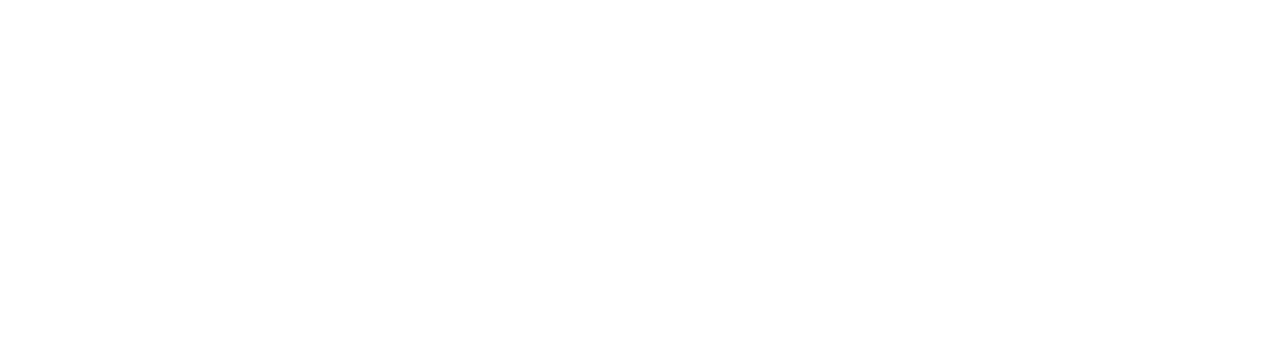
==== commit df257326: "logo" ====
--- a/main/templates/main/about.html
+++ b/main/templates/main/about.html
@@ -140,7 +140,7 @@
 	<style type="text/css" title="dynamic-css" class="options-output">.wtr-time-wrap{color:#CCCCCC;font-size:16px;opacity: 1;visibility: visible;-webkit-transition: opacity 0.24s ease-in-out;-moz-transition: opacity 0.24s ease-in-out;transition: opacity 0.24s ease-in-out;}.wf-loading .wtr-time-wrap,{opacity: 0;}.ie.wf-loading .wtr-time-wrap,{visibility: hidden;}</style>    <!--/wp_head-->
 
     <!-- title -->
-    <title>Plataforma EAD mais completa e intuitiva para cursos online</title>
+    <title>Chill Way</title>
     <!-- /title -->
     <meta property="fb:pages" content="201892846577928" />
     <meta name="theme-color" content="#0464AE" />
@@ -1629,11 +1629,11 @@
       <div id="header-novaid">
          <div class="container-fluid">
             <div class="row">
-               <div class="header-novaid-imagem col-lg-6 col-md-12">
-                  <img src="media/images/travel.png">
+               <div class="header-novaid-imagem col-lg-7 col-md-12">
+                  <img src="/media/images/travel.png" class="responsive-img">
                </div>
                <!-- header-novaid-imagem -->
-               <div class="header-novaid-texto col-lg-6 col-md-12">
+               <div class="header-novaid-texto col-lg-5 col-md-12">
                   <h1><span class="clip">Путь без напряга</span> <br> Живите с кем хотите и где хотите! </h1>
                   <h2>С помощью нашего приложения вы сможете почилить, <b>без напряга</b>.</h2>
 
@@ -1654,7 +1654,7 @@
                      <h3 class="blue1">1500<span>Потенциальных арендателей</span></h3>
                   </div>
                   <div class="indica-text-novaid col-lg-6 col-md-12">
-                     <h4>Каждый год приезжает около, <b>21000</b>, <b>инoстранцев</b> для них нужны дома!</h4>
+                     <h4>Каждый год приезжает около <b>21000</b> <b>инoстранцев</b> для них нужны дома!</h4>
                   </div>
                   <div class="indica-item-novaid col-lg-6 col-md-12">
                      <h3 class="blue2">34<span>Улусов</span></h3>
@@ -1729,7 +1729,7 @@
       <div class="container">
          <div class="row">
             <div class="clientes-txt col-lg-12">
-               <h3> Наши партнеры предоставляют скидку бывалым путешественникам жителей</h3>
+               <h3> Наши партнеры предоставляют скидку активным путешественникам! </h3>
             </div>
             <div class="clientes-novaid-parent">
                <div class="clientes-novaid-child child1">
@@ -1742,9 +1742,9 @@
                   <img class="img-fluid" src="https://s3.amazonaws.com/wordpress-cdn.eadbox.com/2019/03/18115411/home_estudo-com-voce_01.png">
                </div>
                <div class="clientes-novaid-child child4">
-                  <a id="9920" class="btn-clientes" href="https://contents.eadbox.com/trial-eadbox-pt-fb/" target="none">
+                  <a id="9920" class="btn-clientes" href="." target="none">
                      <img class="img-fluid button-hover-id" src="https://s3.amazonaws.com/wordpress-cdn.eadbox.com/2019/03/15161903/BT_Criar-minha-escola.png">
-                     <h4>НАЖМИ , ЧТОБЫ<br>ПОСМОТРЕТЬ БОЛЬШЕ</h4>
+                     <h4>НАЖМИ, ЧТОБЫ<br>ПОСМОТРЕТЬ БОЛЬШЕ</h4>
                   </a>
                </div>
                <div class="clientes-novaid-child child5">
@@ -1811,14 +1811,14 @@
    </div>
      </div>
        </div>
+
    <div id="vendas-ca">
       <div class="container">
          <div class="row">
             <div class="col-lg-12">
                <div class="col-lg-6 vendas-ca-txt">
                   <h4></h4>
-                  <p>Республика Саха – одно из тех редких мест на планете, где сохранилась первозданная чистота природы и удивительное разнообразие флоры и фауны.
-</p>
+                  <p>Республика Саха – одно из тех редких мест на планете, где сохранилась первозданная чистота природы и удивительное разнообразие флоры и фауны.</p>
                </div>
                <!-- col-lg-6 -->
                <div class="col-lg-6 vendas-ca-img">
